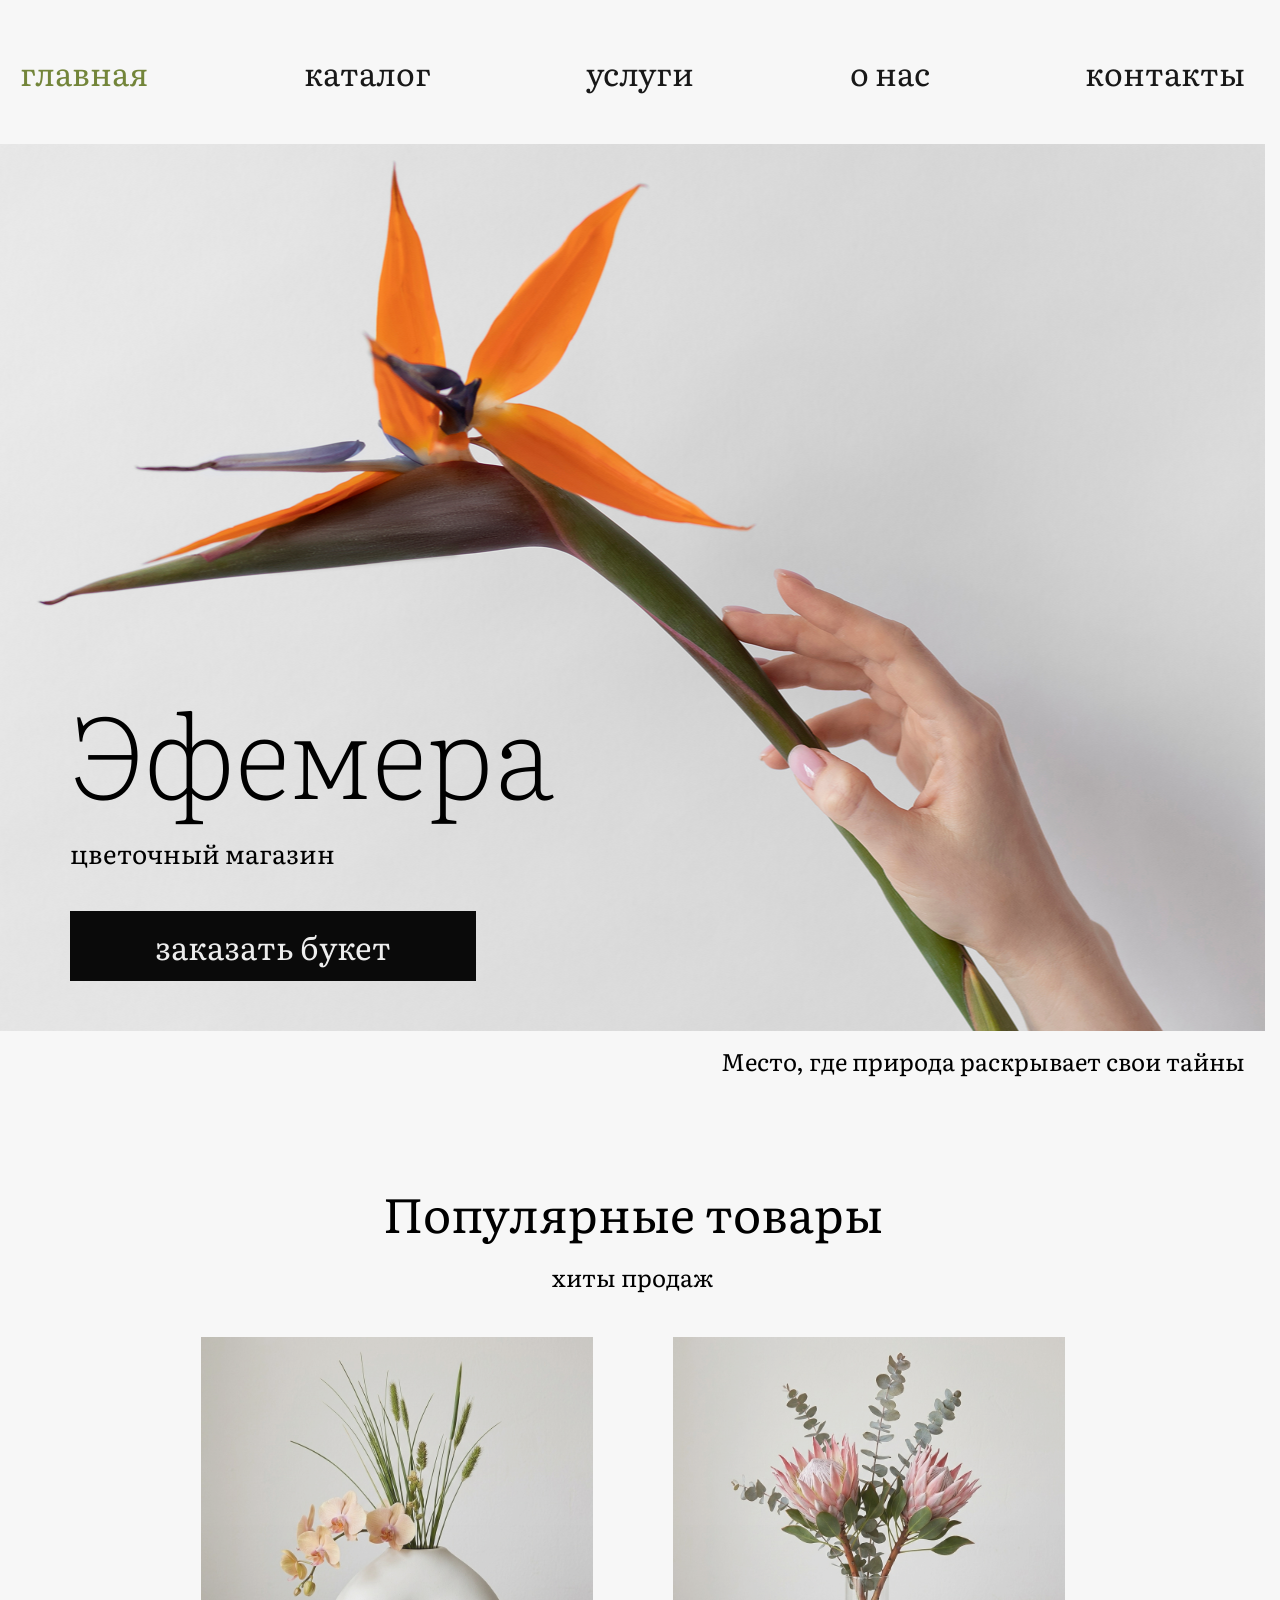
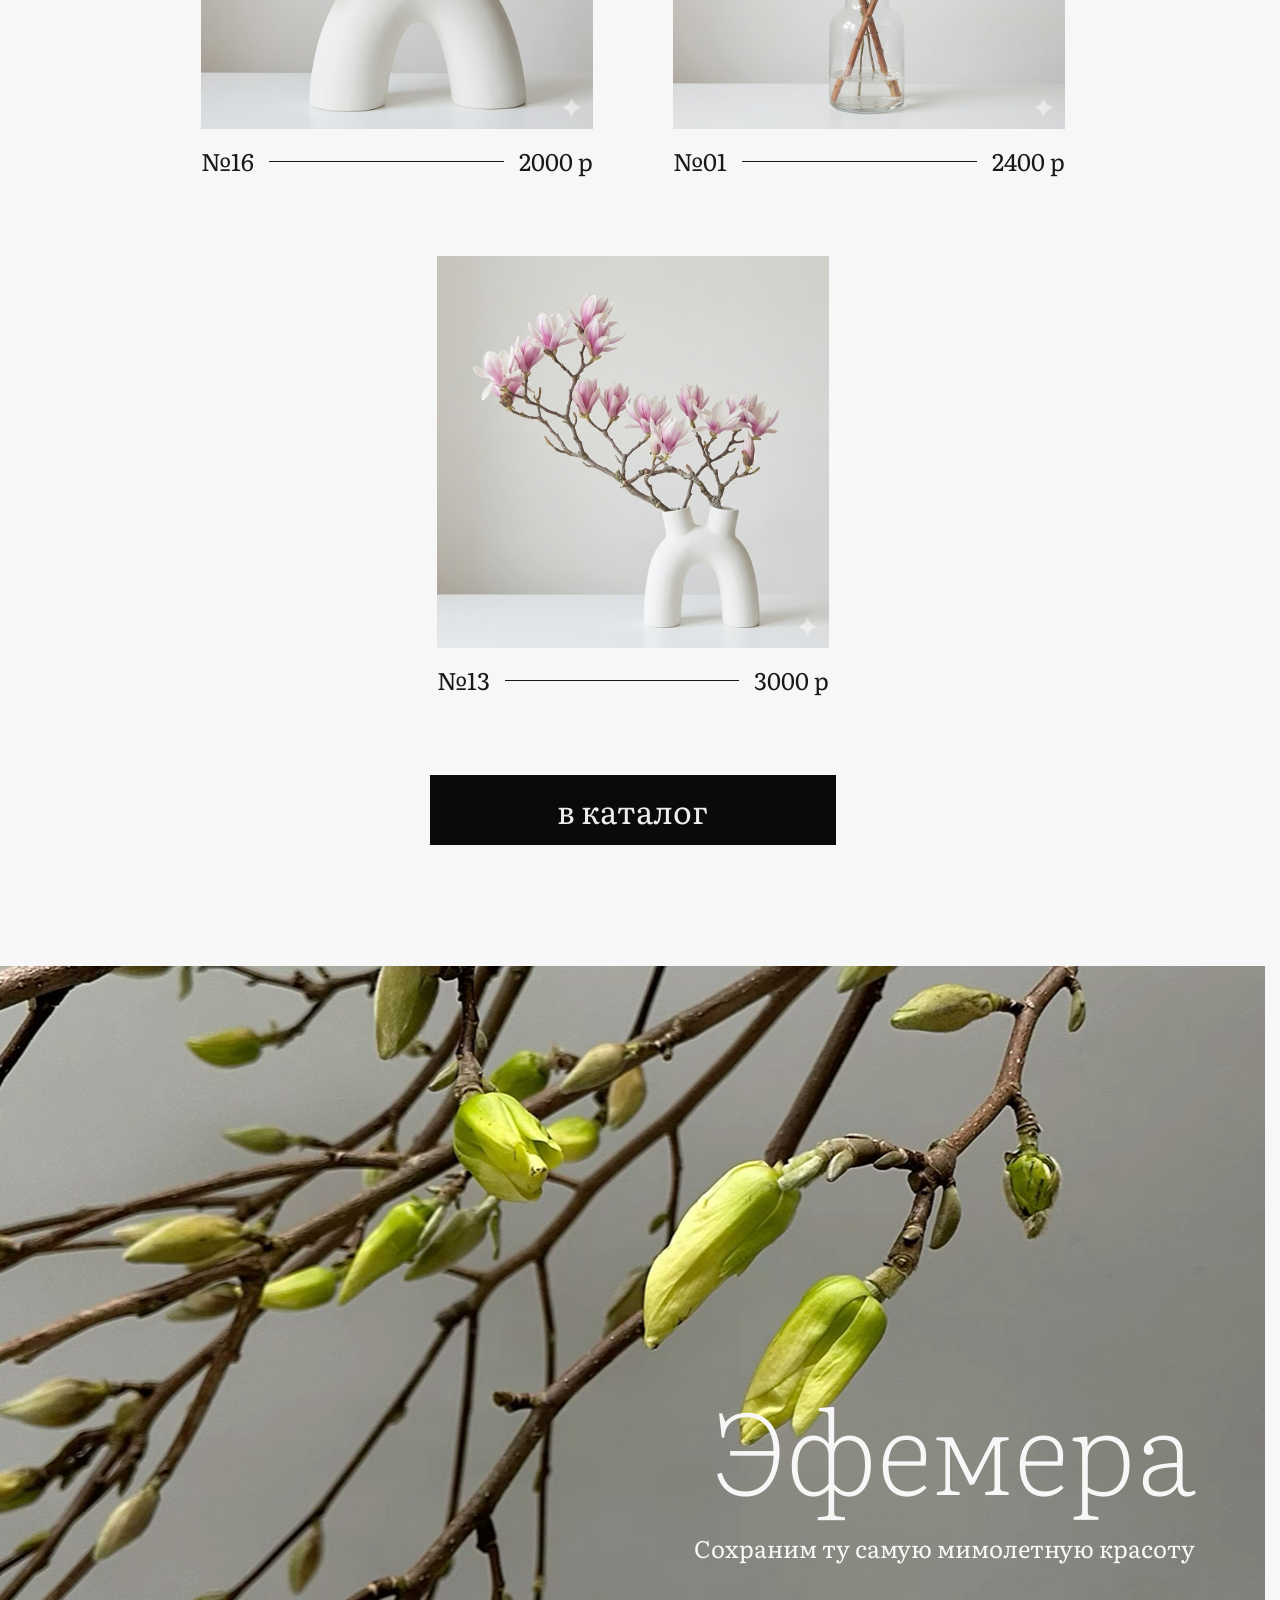
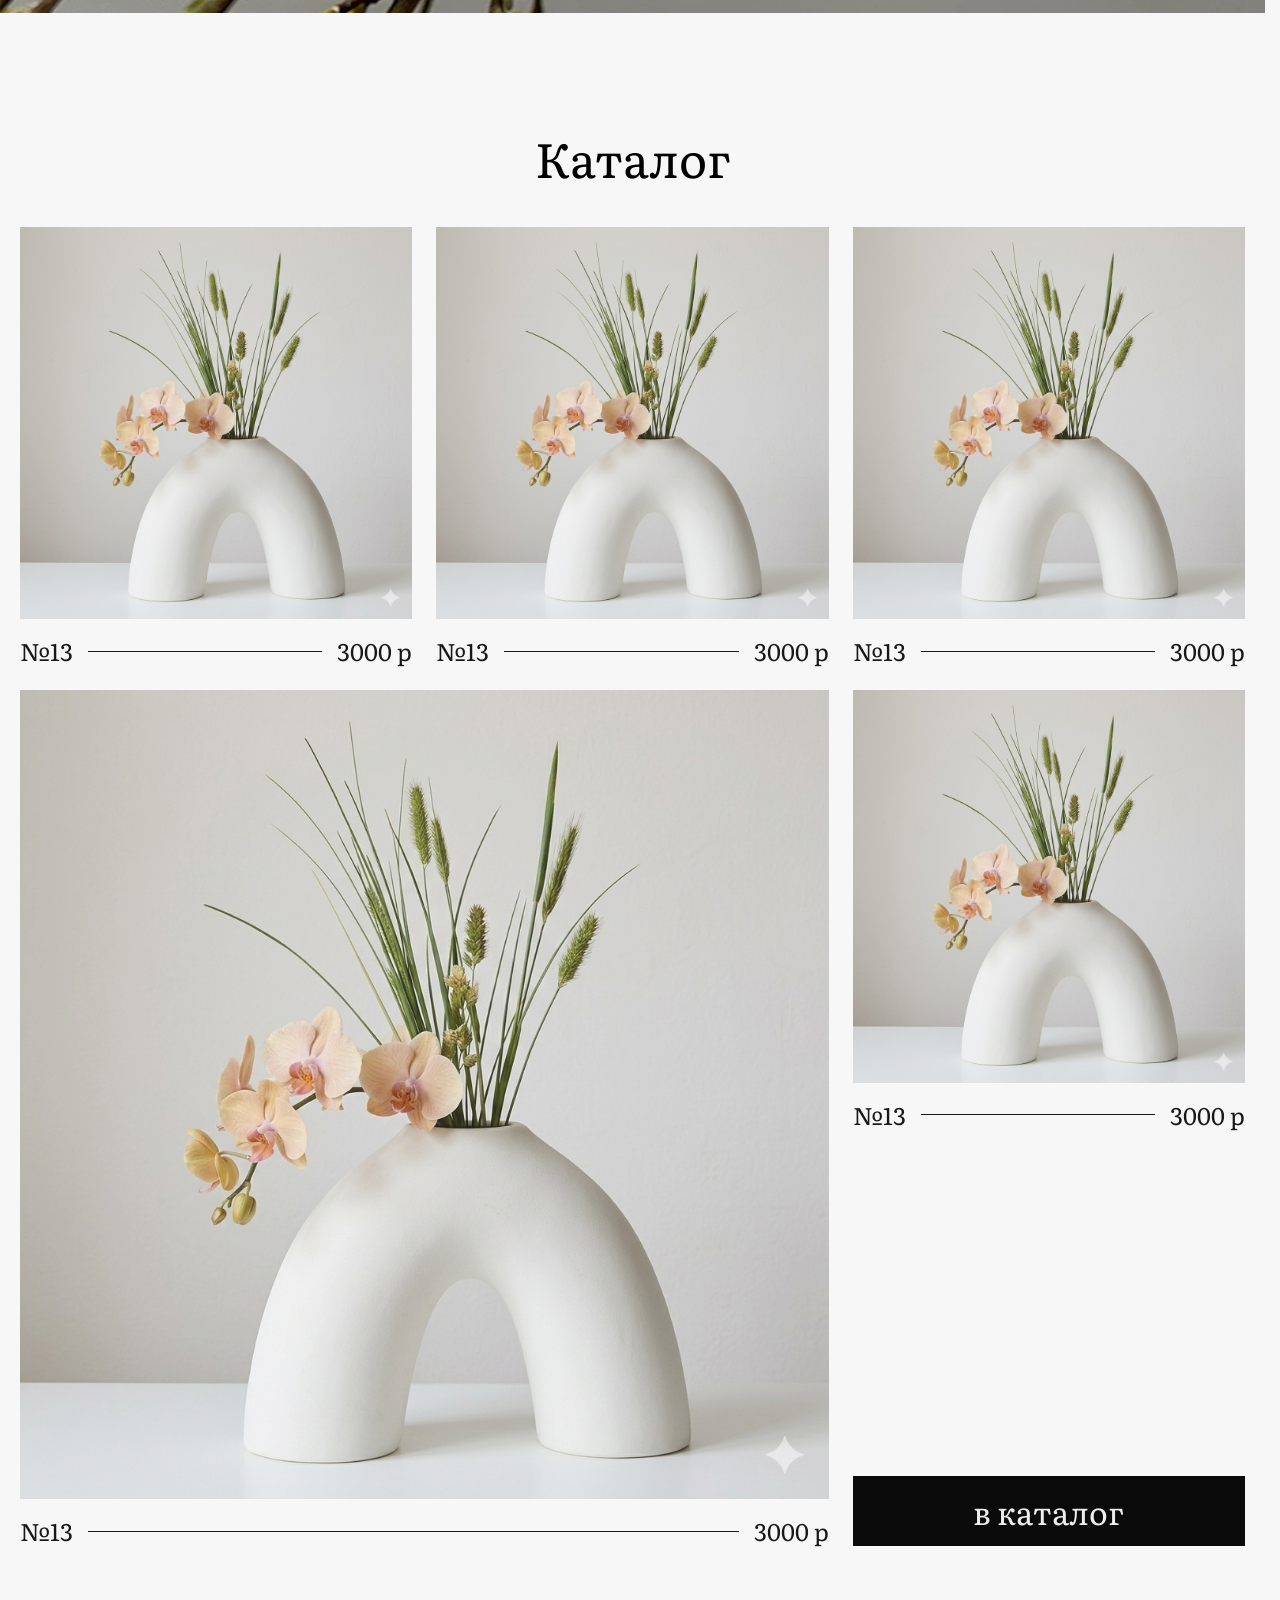
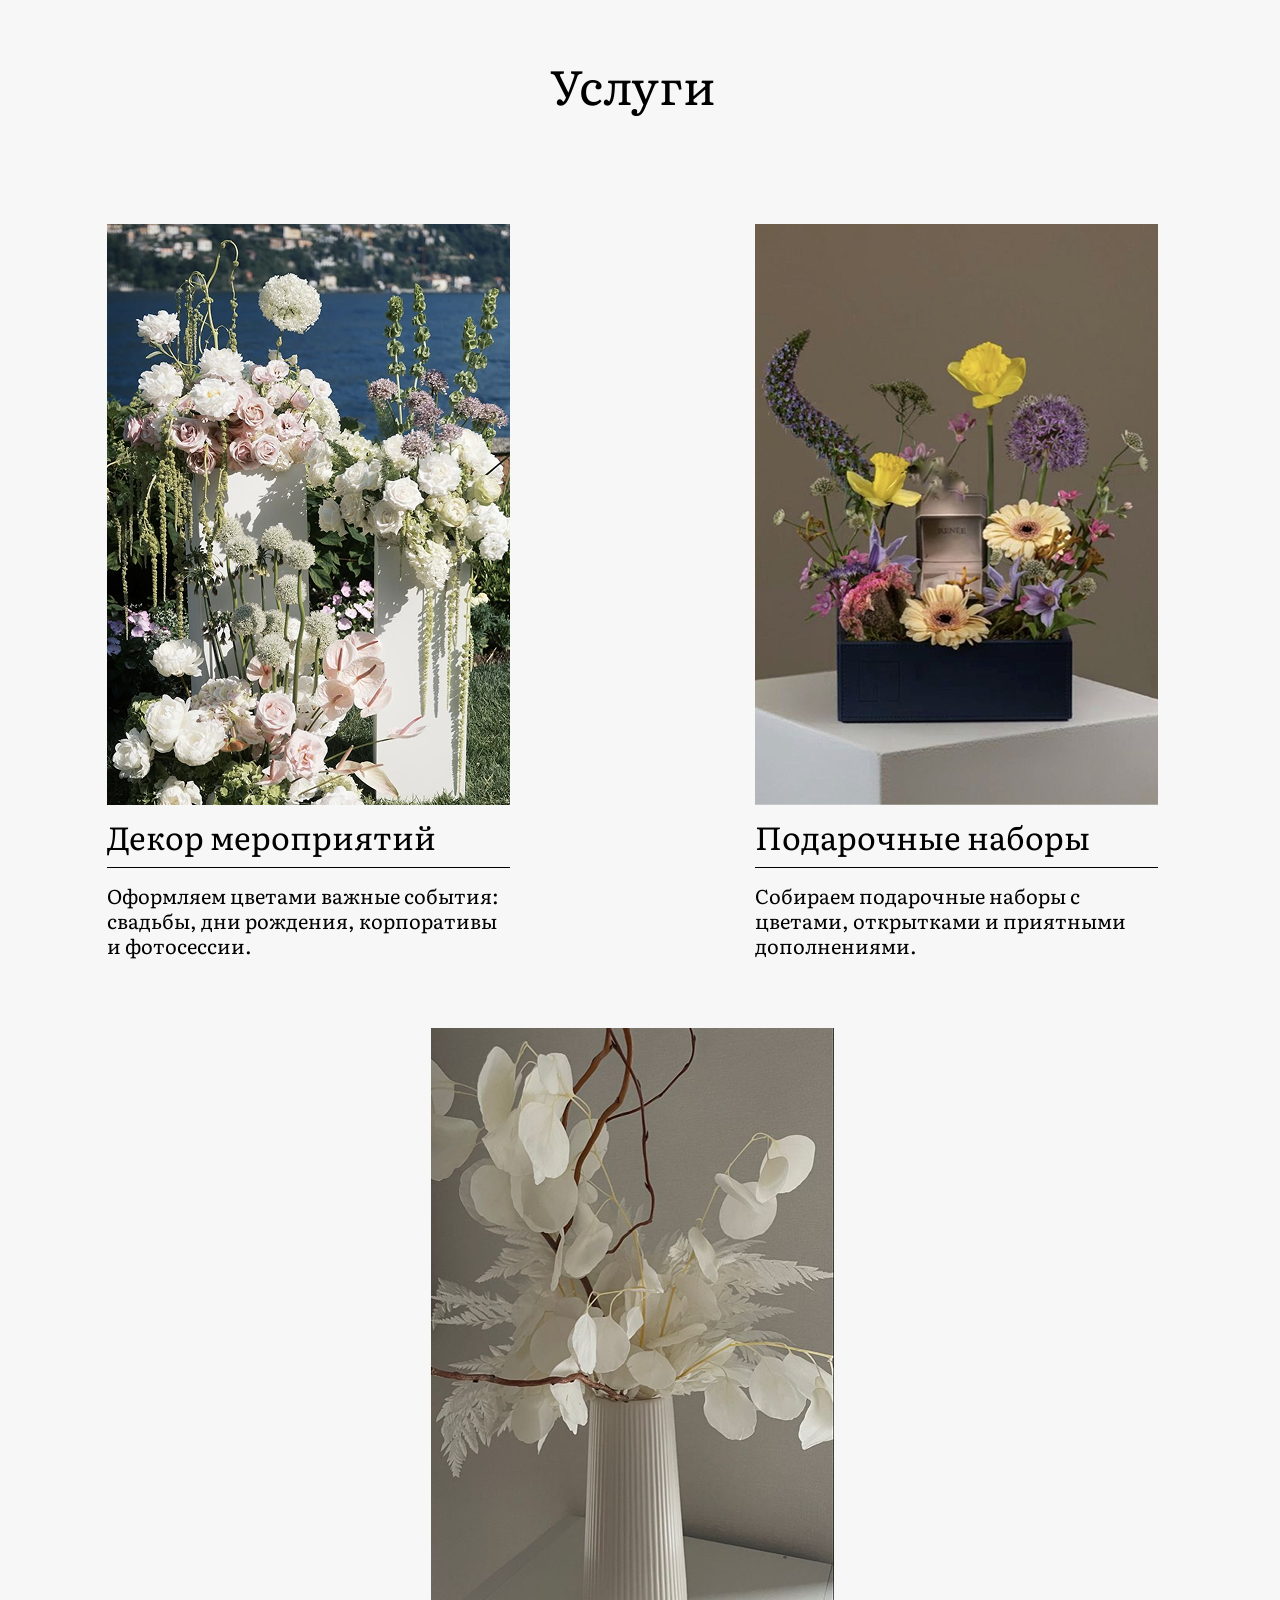
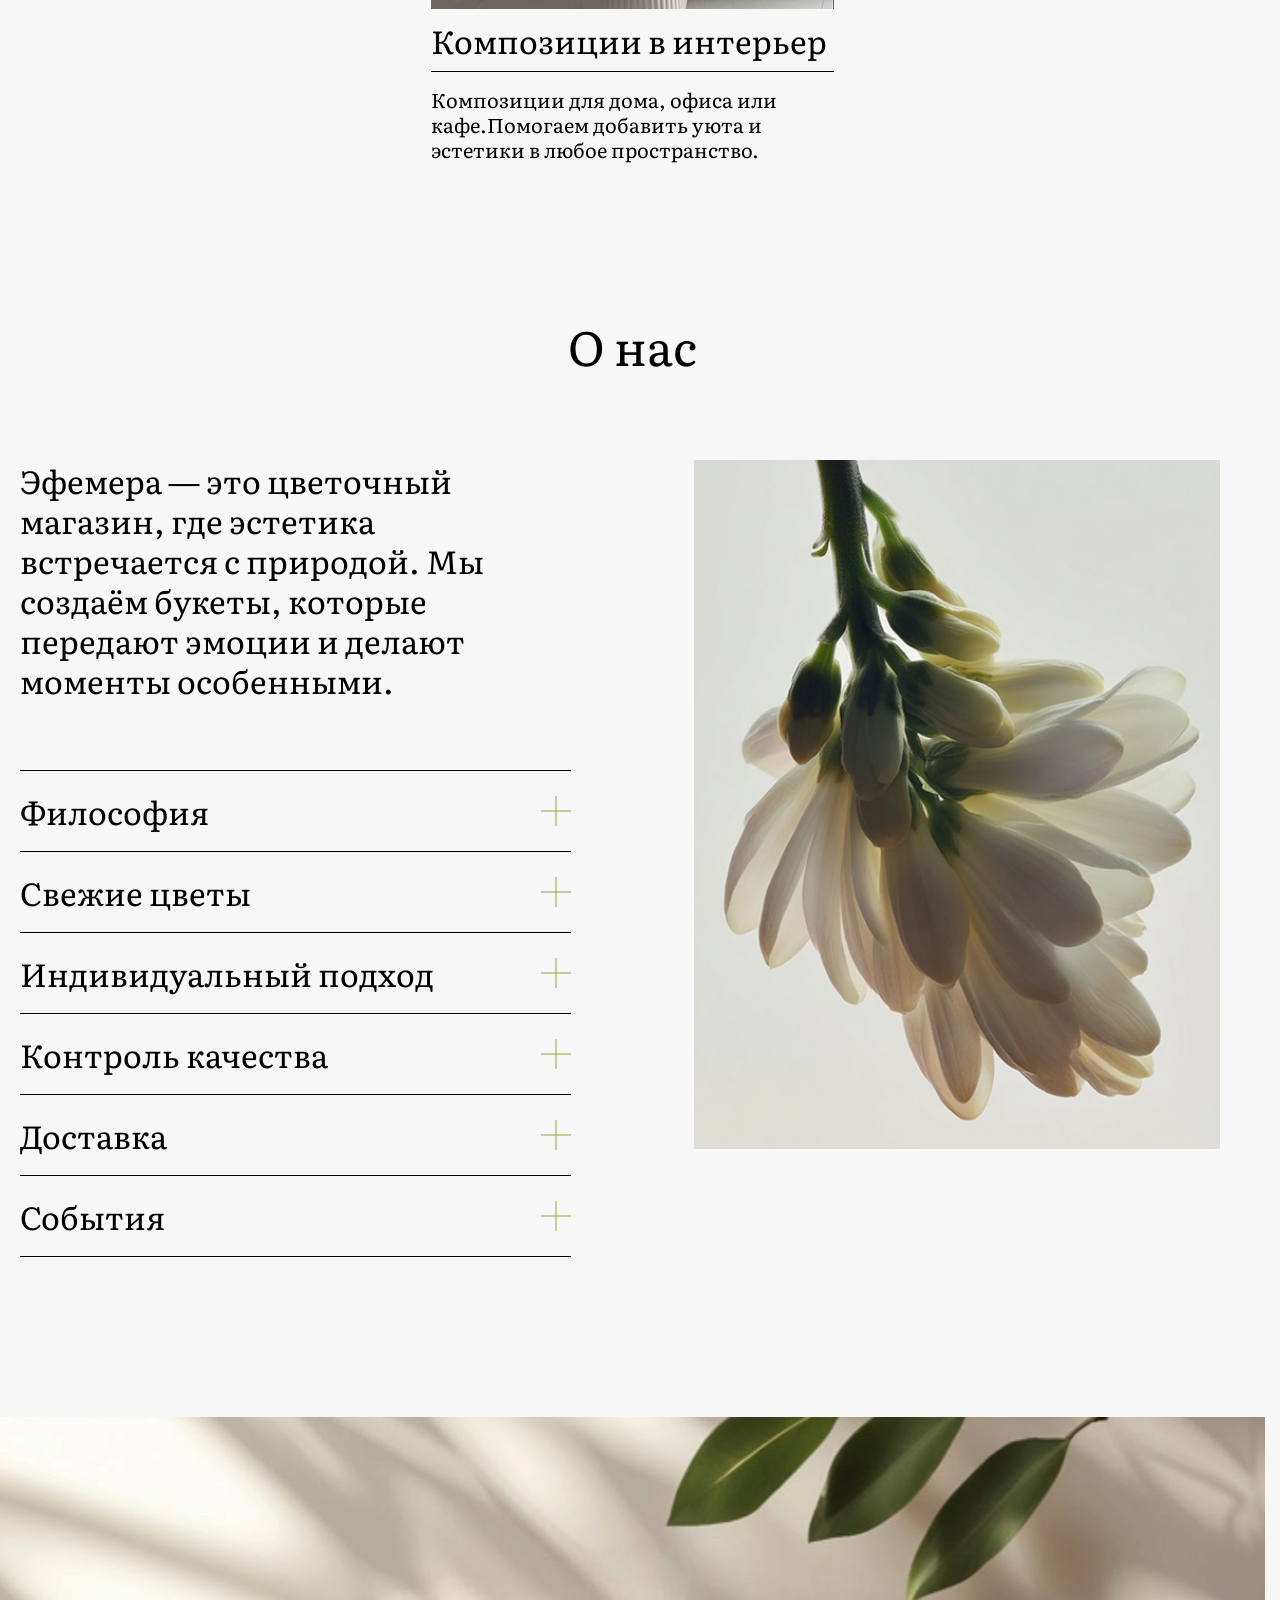
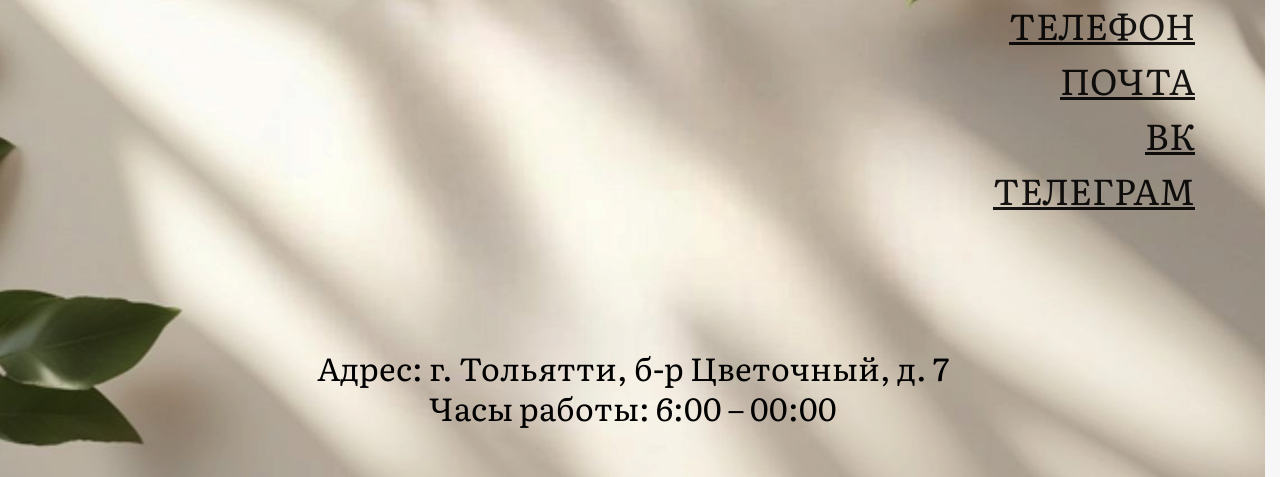
==== index.html @ ed4283c9 "fixed nested repo issue" ====
<!doctype html>
<html lang="ru">
	<head>
		<meta charset="UTF-8" />
		<meta name="viewport" content="width=device-width, initial-scale=1.0" />
		<title>Эфемера</title>
		<meta name="author" content="Sofiya Pavlovna" />
		<meta name="robots" content="index, follow" />
		<meta property="og:type" content="website" />
		<meta property="og:site_name" content="Эфемера" />
		<meta property="og:locale" content="ru_RU" />
		<link rel="preload" href="./fonts/Literata-Regular.woff2" as="font" type="font/woff2" crossorigin />
		<link rel="preload" href="./fonts/Literata-ExtraLight.woff2" as="font" type="font/woff2" crossorigin />
		<link rel="icon" type="image/png" sizes="32x32" href="./img/flower.png" />
		<link rel="icon" type="image/png" sizes="192x192" href="./img/flower.png" />
		<link rel="apple-touch-icon" href="./img/flower.png" />
		<link rel="stylesheet" href="./css/main.css" />
	</head>
	<body class="index">
		<noscript>
			<p>Ваш браузер не поддерживает JavaScript, почти все элементы и функции сайта, буду работать некорректно или не будут работать вообще, настоятельно рекумендуем поменять бразуер или включить JavaScript</p>
		</noscript>
		<header class="header" id="header">
			<div class="container header__container">
				<button class="header__burger burger" id="burger" aria-label="Открыть меню">
					<span></span>
					<span></span>
					<span></span>
				</button>
				<nav class="header__nav" id="headerNav">
					<ul class="header__nav-list">
						<li class="header__nav-item">
							<a href="#" class="header__nav-link active"> главная </a>
						</li>
						<li class="header__nav-item">
							<a href="./catalog.html" class="header__nav-link" aria-current="page"> каталог </a>
						</li>
						<li class="header__nav-item">
							<a href="#services" class="header__nav-link"> услуги </a>
						</li>
						<li class="header__nav-item">
							<a href="#about" class="header__nav-link"> о нас </a>
						</li>
						<li class="header__nav-item">
							<a href="/" class="header__nav-link js-contact-link"> контакты </a>
						</li>
					</ul>
				</nav>
			</div>
		</header>
		<main class="index-main">
			<section class="hero">
				<div class="container hero__container">
					<h1 class="visually-hidden">Эфемера - цветочный магазин</h1>
					<div class="hero__info">
						<div class="hero__title">
							<span>Эфемера</span>
						</div>
						<div class="hero__description">
							<p>цветочный магазин</p>
						</div>
						<a href="./catalog.html" class="hero__button button"> заказать букет </a>
					</div>
				</div>
				<div class="hero__sign container">
					<p>Место, где природа раскрывает свои тайны</p>
				</div>
			</section>

			<section class="popular-products">
				<div class="container popular-products__container">
					<div class="popular-products__header">
						<div class="popular-products__title title">
							<h2>Популярные товары</h2>
						</div>
						<div class="popular-products__description">
							<p>хиты продаж</p>
						</div>
					</div>
					<ul class="popular-products__list">
						<li class="popular-product__item">
							<article class="popular-product__card">
								<a href="/" class="popular-product__link">
									<h3 class="visually-hidden">Букет №16</h3>
									<div class="popular-product__img">
										<img src="./img/FameOne.png" alt="Милая фотография букета цветов" />
									</div>

									<div class="popular-product__info">
										<span class="popular-product__number">№16</span>
										<span class="popular-product__line"></span>
										<span class="popular-product__price">2000 р</span>
									</div>
								</a>
							</article>
						</li>
						<li class="popular-product__item">
							<article class="popular-product__card">
								<a href="/" class="popular-product__link">
									<h3 class="visually-hidden">Букет №1</h3>
									<div class="popular-product__img">
										<img src="./img/fameTwo.png" alt="Милая фотография букета цветов" />
									</div>

									<div class="popular-product__info">
										<span class="popular-product__number">№01</span>
										<span class="popular-product__line"></span>
										<span class="popular-product__price">2400 р</span>
									</div>
								</a>
							</article>
						</li>
						<li class="popular-product__item">
							<article class="popular-product__card">
								<a href="/" class="popular-product__link">
									<h3 class="visually-hidden">Букет №13</h3>
									<div class="popular-product__img">
										<img src="./img/fameThree.png" alt="Милая фотография букета цветов" />
									</div>

									<div class="popular-product__info">
										<span class="popular-product__number">№13</span>
										<span class="popular-product__line"></span>
										<span class="popular-product__price">3000 р</span>
									</div>
								</a>
							</article>
						</li>
					</ul>
					<a href="./catalog.html" class="popular-products__button button"> в каталог </a>
				</div>
			</section>

			<section class="separator">
				<h2 class="visually-hidden">Разделитель экрана</h2>
				<div class="separator__title">
					<span>Эфемера</span>
				</div>
				<div class="separator__description">
					<p>Сохраним ту самую мимолетную красоту</p>
				</div>
			</section>

			<section class="preview-catalog">
				<div class="container">
					<div class="preview-catalog__header">
						<div class="preview-catalog__title title">
							<h2>Каталог</h2>
						</div>
					</div>
					<ul class="catalog-grid">
						<li class="grid-item">
							<article class="product-card">
								<a href="/" class="product-card__link">
									<h3 class="visually-hidden">Букет №13</h3>
									<div class="product-card__img">
										<img src="./img/FameOne.png" alt="Милая фотография букета цветов" />
									</div>
									<div class="product-card__info">
										<span class="product-card__number">№13</span>
										<span class="product-card__line"></span>
										<span class="product-card__price">3000 р</span>
									</div>
								</a>
							</article>
						</li>
						<li class="grid-item">
							<article class="product-card">
								<a href="/" class="product-card__link">
									<h3 class="visually-hidden">Букет №13</h3>
									<div class="product-card__img">
										<img src="./img/FameOne.png" alt="Милая фотография букета цветов" />
									</div>
									<div class="product-card__info">
										<span class="product-card__number">№13</span>
										<span class="product-card__line"></span>
										<span class="product-card__price">3000 р</span>
									</div>
								</a>
							</article>
						</li>
						<li class="grid-item">
							<article class="product-card">
								<a href="/" class="product-card__link">
									<h3 class="visually-hidden">Букет №13</h3>
									<div class="product-card__img">
										<img src="./img/FameOne.png" alt="Милая фотография букета цветов" />
									</div>
									<div class="product-card__info">
										<span class="product-card__number">№13</span>
										<span class="product-card__line"></span>
										<span class="product-card__price">3000 р</span>
									</div>
								</a>
							</article>
						</li>
						<li class="grid-item grid-item--large">
							<article class="product-card">
								<a href="/" class="product-card__link">
									<h3 class="visually-hidden">Букет №13</h3>
									<div class="product-card__img">
										<img src="./img/FameOne.png" alt="Милая фотография букета цветов" />
									</div>
									<div class="product-card__info">
										<span class="product-card__number">№13</span>
										<span class="product-card__line"></span>
										<span class="product-card__price">3000 р</span>
									</div>
								</a>
							</article>
						</li>
						<li class="grid-item action-column">
							<article class="product-card">
								<a href="/" class="product-card__link">
									<h3 class="visually-hidden">Букет №13</h3>
									<div class="product-card__img">
										<img src="./img/FameOne.png" alt="Милая фотография букета цветов" />
									</div>
									<div class="product-card__info">
										<span class="product-card__number">№13</span>
										<span class="product-card__line"></span>
										<span class="product-card__price">3000 р</span>
									</div>
								</a>
							</article>
							<a href="./catalog.html" class="preview-catalog__button button">в каталог</a>
						</li>
					</ul>
				</div>
			</section>

			<section class="services" id="services">
				<div class="container services__container">
					<div class="services__header">
						<div class="services__title title">
							<h2>Услуги</h2>
						</div>
					</div>
					<ul class="services__list">
						<li class="services__item">
							<article class="service-card">
								<div class="service-card__img">
									<img src="./img/servicesFirst.png" alt="Милая фотография букета цветов" />
								</div>
								<div class="service-card__descriptions">
									<div class="service-card__title">
										<h3>Декор мероприятий</h3>
									</div>
									<span class="service-card__line"></span>
									<div class="service-card__specification">
										<p>Оформляем цветами важные события: свадьбы, дни рождения, корпоративы и фотосессии.</p>
									</div>
								</div>
							</article>
						</li>
						<li class="services__item">
							<article class="service-card">
								<div class="service-card__img">
									<img src="./img/servicesSecond.png" alt="Милая фотография букета цветов" />
								</div>
								<div class="service-card__descriptions">
									<div class="service-card__title">
										<h3>Подарочные наборы</h3>
									</div>
									<span class="service-card__line"></span>
									<div class="service-card__specification">
										<p>Собираем подарочные наборы с цветами, открытками и приятными дополнениями.</p>
									</div>
								</div>
							</article>
						</li>
						<li class="services__item">
							<article class="service-card">
								<div class="service-card__img">
									<img src="./img/servicesThirth.png" alt="Милая фотография букета цветов" />
								</div>
								<div class="service-card__descriptions">
									<div class="service-card__title">
										<h3>Композиции в интерьер</h3>
									</div>
									<span class="service-card__line"></span>
									<div class="service-card__specification">
										<p>Композиции для дома, офиса или кафе.Помогаем добавить уюта и эстетики в любое пространство.</p>
									</div>
								</div>
							</article>
						</li>
					</ul>
				</div>
			</section>

			<section class="about" id="about">
				<div class="container about__container">
					<div class="about__header">
						<div class="about__title title">
							<h2>О нас</h2>
						</div>
					</div>
					<div class="about__body">
						<div class="about__content">
							<div class="about__description">
								<p>Эфемера — это цветочный магазин, где эстетика встречается с природой. Мы создаём букеты, которые передают эмоции и делают моменты особенными.</p>
							</div>
							<div class="faq about__faq">
								<div class="faq__item">
									<div class="faq__header">
										<button class="faq__trigger" aria-expanded="false" aria-controls="faq-content-1">
											<span class="faq__title">Философия</span>
											<span class="faq__icon"></span>
										</button>
									</div>
									<div class="faq__content">
										<div class="faq__text" id="faq-content-1">Мы создаём букеты с вниманием к каждой детали — от выбора цветов до финальной упаковки.</div>
									</div>
								</div>
								<div class="faq__item">
									<div class="faq__header">
										<button class="faq__trigger" aria-expanded="false" aria-controls="faq-content-2">
											<span class="faq__title">Свежие цветы</span>
											<span class="faq__icon"></span>
										</button>
									</div>
									<div class="faq__content">
										<div class="faq__text" id="faq-content-2">Работаем только с проверенными поставщиками, чтобы каждый букет радовал как можно дольше.</div>
									</div>
								</div>
								<div class="faq__item">
									<div class="faq__header">
										<button class="faq__trigger" aria-expanded="false" aria-controls="faq-content-3">
											<span class="faq__title">Индивидуальный подход</span>
											<span class="faq__icon"></span>
										</button>
									</div>
									<div class="faq__content">
										<div class="faq__text" id="faq-content-3">Подбираем композиции под ваш запрос, настроение и повод.</div>
									</div>
								</div>
								<div class="faq__item">
									<div class="faq__header">
										<button class="faq__trigger" aria-expanded="false" aria-controls="faq-content-4">
											<span class="faq__title">Контроль качества</span>
											<span class="faq__icon"></span>
										</button>
									</div>
									<div class="faq__content">
										<div class="faq__text" id="faq-content-4">Перед доставкой отправляем фото готового букета для вашего спокойствия.</div>
									</div>
								</div>
								<div class="faq__item">
									<div class="faq__header">
										<button class="faq__trigger" aria-expanded="false" aria-controls="faq-content-5">
											<span class="faq__title">Доставка</span>
											<span class="faq__icon"></span>
										</button>
									</div>
									<div class="faq__content">
										<div class="faq__text" id="faq-content-5">Аккуратно доставляем букеты в день заказа или в выбранное время.</div>
									</div>
								</div>
								<div class="faq__item">
									<div class="faq__header">
										<button class="faq__trigger" aria-expanded="false" aria-controls="faq-content-6">
											<span class="faq__title">События</span>
											<span class="faq__icon"></span>
										</button>
									</div>
									<div class="faq__content">
										<div class="faq__text" id="faq-content-6">Создаём композиции для праздников, свиданий, мероприятий и особых моментов.</div>
									</div>
								</div>
							</div>
						</div>
						<div class="about__media">
							<div class="about__img">
								<img src="./img/aboutPng.png" alt="Милая фотография букета цветов" />
							</div>
						</div>
					</div>
				</div>
			</section>
		</main>

		<footer class="footer">
			<ul class="footer__socials">
				<li class="footer__social-item">
					<a href="tel:+70000000000" class="footer__social-link">ТЕЛЕФОН</a>
				</li>
				<li class="footer__social-item">
					<a href="mailto:example@mail.com" class="footer__social-link">ПОЧТА</a>
				</li>
				<li class="footer__social-item">
					<a href="https://vk.com/kitibosi" class="footer__social-link" target="_blank" rel="noopener" rel="noreferrer" rel="nofollow">ВК</a>
				</li>
				<li class="footer__social-item">
					<a href="https://t.me/rqwkii" class="footer__social-link" target="_blank" rel="noopener" rel="noreferrer" rel="nofollow">ТЕЛЕГРАМ</a>
				</li>
			</ul>

			<address class="footer__info">
				<p class="footer__text">Адрес: г. Тольятти, б-р Цветочный, д. 7</p>
				<p class="footer__text">
					Часы работы:
					<time datetime="06:00">6:00</time> – <time datetime="00:00">00:00</time>
				</p>
			</address>
		</footer>
		<div class="modal-overlay" id="modalOverlay" role="dialog" aria-modal="true" aria-labelledby="modalTitle">
			<div class="modal-content" id="modalContent">
				<div class="modal-decor modal-decor--left"></div>
				<div class="modal-decor modal-decor--right"></div>

				<button class="modal-close" id="modalClose" aria-label="Закрыть модальное окно">&times;</button>

				<div class="modal-title" id="modalTitle">
					<h2>Прямая связь</h2>
				</div>

				<div class="modal-subtitle">
					<p>Выберите удобный мессенджер или напишите нам на почту.</p>
				</div>

				<div class="modal-actions">
					<a href="tel:+79919712369" class="modal-btn">
						<span class="icon">
							<svg width="24" height="24" viewBox="0 0 24 24" fill="none" stroke="currentColor" stroke-width="2"><path d="M22 16.92v3a2 2 0 0 1-2.18 2 19.79 19.79 0 0 1-8.63-3.07 19.5 19.5 0 0 1-6-6 19.79 19.79 0 0 1-3.07-8.67A2 2 0 0 1 4.11 2h3a2 2 0 0 1 2 1.72 12.84 12.84 0 0 0 .7 2.81 2 2 0 0 1-.45 2.11L8.09 9.91a16 16 0 0 0 6 6l1.27-1.27a2 2 0 0 1 2.11-.45 12.84 12.84 0 0 0 2.81.7A2 2 0 0 1 22 16.92z"></path></svg>
						</span>
						+7 (999) 999-99-99
					</a>
					<a href="mailto:contact@devvizard.ru" class="modal-btn">
						<span class="icon">
							<svg width="24" height="24" viewBox="0 0 24 24" fill="none" stroke="currentColor" stroke-width="2">
								<path d="M4 4h16c1.1 0 2 .9 2 2v12c0 1.1-.9 2-2 2H4c-1.1 0-2-.9-2-2V6c0-1.1.9-2 2-2z"></path>
								<polyline points="22,6 12,13 2,6"></polyline>
							</svg>
						</span>
						contact@efemera.ru
					</a>
					<a href="/" class="modal-btn" target="_blank" rel="noopener noreferrer">
						<span class="icon">
							<svg fill="#000000" width="24px" height="24px" viewBox="0 0 24 24">
								<path
									d="M15.07294,2H8.9375C3.33331,2,2,3.33331,2,8.92706V15.0625C2,20.66663,3.32294,22,8.92706,22H15.0625C20.66669,22,22,20.67706,22,15.07288V8.9375C22,3.33331,20.67706,2,15.07294,2Zm3.07287,14.27081H16.6875c-.55206,0-.71875-.44793-1.70831-1.4375-.86463-.83331-1.22919-.9375-1.44794-.9375-.30206,0-.38544.08332-.38544.5v1.3125c0,.35419-.11456.5625-1.04162.5625a5.69214,5.69214,0,0,1-4.44794-2.66668A11.62611,11.62611,0,0,1,5.35419,8.77081c0-.21875.08331-.41668.5-.41668H7.3125c.375,0,.51044.16668.65625.55212.70831,2.08331,1.91669,3.89581,2.40625,3.89581.1875,0,.27081-.08331.27081-.55206V10.10413c-.0625-.97913-.58331-1.0625-.58331-1.41663a.36008.36008,0,0,1,.375-.33337h2.29169c.3125,0,.41662.15625.41662.53125v2.89587c0,.3125.13544.41663.22919.41663.1875,0,.33331-.10413.67706-.44788a11.99877,11.99877,0,0,0,1.79169-2.97919.62818.62818,0,0,1,.63544-.41668H17.9375c.4375,0,.53125.21875.4375.53125A18.20507,18.20507,0,0,1,16.41669,12.25c-.15625.23956-.21875.36456,0,.64581.14581.21875.65625.64582,1,1.05207a6.48553,6.48553,0,0,1,1.22912,1.70837C18.77081,16.0625,18.5625,16.27081,18.14581,16.27081Z"
								/>
							</svg>
						</span>
						ВК
					</a>
					<a href="https://t.me/yourlink" class="modal-btn" target="_blank" rel="noopener noreferrer">
						<span class="icon">
							<svg width="24" height="24" viewBox="0 0 24 24" fill="none" stroke="currentColor" stroke-width="2">
								<path d="M22 2L11 13"></path>
								<polygon points="22 2 15 22 11 13 2 9 22 2"></polygon>
							</svg>
						</span>
						Telegram
					</a>
				</div>
			</div>
		</div>
		<div class="modal-overlay" id="cartModal" role="dialog" aria-modal="true" aria-labelledby="cartModalTitle">
			<div class="modal-content modal-content--cart">
				<button class="modal-close cartModalClose" id="cartModalClose" aria-label="Закрыть модальное окно">&times;</button>

				<div class="modal-title cartModalTitle" id="cartModalTitle">
					<h2>Корзина</h2>
				</div>

				<div class="cart-body">
					<div class="cart-body__info">
						<div class="cart-body__img">
							<img src="./" alt="Букет" class="js-cart-img" />
						</div>
						<div class="catalog-card__info">
							<span class="catalog-card__number js-cart-number"></span>
							<span class="catalog-card__line"></span>
							<span class="catalog-card__price js-cart-price"></span>
						</div>
					</div>
					<div class="cart-body__form">
						<form action="#" id="orderForm" class="cart-form">
							<input type="text" placeholder="ФИО" name="name" required />
							<input type="text" placeholder="Адрес доставки" name="address" required />
							<input type="tel" placeholder="Телефон" name="telephone" required pattern="[0-9]{10,12}" />
							<input type="email" placeholder="Почта" name="email" required />
							<div class="cart-form__group">
								<label class="cart-form__label" for="date">Дата доставки:</label>
								<input class="cart-form__input" type="date" id="date" name="delivery-date" required />
							</div>
							<select name="city" id="payment-select">
								<option value="">Способ оплаты</option>
								<option value="sbp">СБП</option>
								<option value="vtb">ВТБ</option>
								<option value="sberbankOnline">Сбербанк Онлайн</option>
								<option value="mir">МИР</option>
								<option value="nal">Наличными при получении</option>
							</select>
						</form>
					</div>
				</div>
				<div class="cart-footer">
					<button type="submit" form="orderForm" class="button uppercase">Готово</button>
				</div>
			</div>
		</div>
		<script src="./js/main.js"></script>
	</body>
</html>
---- css/main.css ----
*,::before,::after{-webkit-box-sizing:border-box;box-sizing:border-box;margin:0;padding:0}html{height:100%;scrollbar-gutter:stable;scroll-behavior:smooth}body{min-height:100%;line-height:1.25}:where(ul,ol){list-style:none}a{text-decoration:none;cursor:pointer;background-color:rgba(0,0,0,0)}a:where([class]){display:-webkit-inline-box;display:-ms-inline-flexbox;display:inline-flex}img,video{display:block;max-width:100%;height:auto}input,textarea,select,button,optgroup{font:inherit}button{-webkit-tap-highlight-color:rgba(0,0,0,0)}textarea{overflow:auto}:where([fill]:not([fill=none],[fill^=url])){fill:currentColor}:where([stroke]:not([stroke=none],[stroke^=url])){stroke:currentColor}svg *{-webkit-transition-property:fill,stroke;transition-property:fill,stroke}:where(table){border-collapse:collapse;border-color:currentColor}iframe{width:100%;height:100%;border:none;display:block}:where(address[class]){font-style:normal}fieldset{border:none}h1,h2,h3{margin-inline:auto;font-size:inherit;font-weight:inherit;margin:0;line-height:100%}@media(prefers-reduced-motion: reduce){*,::before,::after{-webkit-animation-duration:.01ms !important;animation-duration:.01ms !important;-webkit-animation-iteration-count:1 !important;animation-iteration-count:1 !important;-webkit-transition-duration:.01ms !important;transition-duration:.01ms !important;scroll-behavior:auto !important}}@font-face{font-family:"literata";src:url("../fonts/Literata-Regular.woff2");font-weight:400;font-style:normal;font-display:swap}@font-face{font-family:"literata";src:url("../fonts/Literata-ExtraLight.woff2");font-weight:200;font-style:normal;font-display:swap}.container{max-width:calc(var(--container-width) + var(--container-padding-x)*2);margin-inline:auto;padding-inline:var(--container-padding-x)}.visually-hidden{position:absolute !important;width:1px !important;height:1px !important;margin:-1px !important;border:0 !important;padding:0 !important;white-space:nowrap !important;clip-path:inset(100%) !important;clip:rect(0 0 0 0) !important;overflow:hidden !important}noscript{text-align:center;margin:10px;color:red;text-transform:uppercase;font-size:22px;padding-inline:30px}.uppercase{text-transform:uppercase}address{font-style:normal}:root{--color-light: #f7f7f7;--color-dark: #000;--main-font: 'literata', sans-serif;--container-width: 1600px;--container-padding-x: 20px}.modal-overlay{position:fixed;top:0;left:0;width:100%;height:100%;background:rgba(0,0,0,.7);display:none;-webkit-box-pack:center;-ms-flex-pack:center;justify-content:center;-webkit-box-align:center;-ms-flex-align:center;align-items:center;z-index:1000;backdrop-filter:blur(0px);opacity:0;-webkit-transition:opacity .4s ease,backdrop-filter .4s ease;transition:opacity .4s ease,backdrop-filter .4s ease}.modal-overlay.is-open{display:-webkit-box;display:-ms-flexbox;display:flex;opacity:1;backdrop-filter:blur(5px)}.modal-overlay.is-open .modal-content{-webkit-animation:slideInRight .8s cubic-bezier(0.25, 1, 0.5, 1) forwards;animation:slideInRight .8s cubic-bezier(0.25, 1, 0.5, 1) forwards}.modal-overlay.is-closing{display:-webkit-box;display:-ms-flexbox;display:flex;opacity:0;backdrop-filter:blur(0px)}.modal-overlay.is-closing .modal-content{-webkit-animation:slideOutLeft .4s cubic-bezier(0.25, 1, 0.5, 1) forwards;animation:slideOutLeft .4s cubic-bezier(0.25, 1, 0.5, 1) forwards}.modal-close{position:absolute;top:20px;right:20px;background:none;border:none;color:#666;font-size:1.875rem;cursor:pointer;line-height:1;-webkit-transition:color .3s;transition:color .3s;opacity:.9}.modal-close:hover{opacity:1}.cartModalClose{font-size:3.5rem;padding:8px 20px}.cartModalTitle{border-bottom:1px solid var(--color-dark);padding-bottom:40px;margin-bottom:0 !important}.cartModalTitle h2{font-weight:400;font-size:3rem}body{font-family:var(--main-font);color:var(--color-dark);background-color:var(--color-light)}body.is-locked{overflow:hidden}a{display:-webkit-inline-box;display:-ms-inline-flexbox;display:inline-flex;min-height:44px;-webkit-box-align:center;-ms-flex-align:center;align-items:center;color:var(--color-light);opacity:.9;-webkit-transition-duration:.2s;transition-duration:.2s}a:hover{opacity:1}.button{width:100%;max-width:406px;background-color:var(--color-dark);padding-block:15px;opacity:1;-webkit-filter:contrast(0.92);filter:contrast(0.92);display:-webkit-box;display:-ms-flexbox;display:flex;-webkit-box-orient:horizontal;-webkit-box-direction:normal;-ms-flex-direction:row;flex-direction:row;-webkit-box-pack:center;-ms-flex-pack:center;justify-content:center;-webkit-box-align:center;-ms-flex-align:center;align-items:center;gap:0;font-size:2rem}.button:hover{-webkit-filter:contrast(1);filter:contrast(1)}@media(max-width: 1024px){.button{max-width:380px;font-size:1.8rem}}@media(max-width: 768px){.button{max-width:320px;font-size:1.6rem}}@media(max-width: 576px){.button{max-width:260px;font-size:1.2rem}}.title{font-size:3rem;text-align:center}@media(max-width: 768px){.title{font-size:2rem}}.header{margin-block:30px;position:sticky;top:0;background-color:color-mix(in srgb, var(--color-light) 80%, transparent);padding-block:20px;z-index:999}.header .header__nav-list{display:-webkit-box;display:-ms-flexbox;display:flex;-webkit-box-orient:horizontal;-webkit-box-direction:normal;-ms-flex-direction:row;flex-direction:row;-webkit-box-pack:justify;-ms-flex-pack:justify;justify-content:space-between;-webkit-box-align:center;-ms-flex-align:center;align-items:center;gap:25px}.header .header__nav-link{color:var(--color-dark);font-size:2rem}.header .header__nav-link:hover,.header .header__nav-link.active{color:#657926}.header__burger{display:none}@media(max-width: 900px){.header{margin-block:5px}.header::before{content:"";position:fixed;top:0;left:0;width:100vw;height:100vh;background-color:rgba(0,0,0,.5);z-index:2;opacity:0;pointer-events:none;-webkit-transition:.3s ease;transition:.3s ease}.header.is-open::before{opacity:1;pointer-events:auto}.header__container{display:-webkit-box;display:-ms-flexbox;display:flex;-webkit-box-pack:end;-ms-flex-pack:end;justify-content:flex-end}.header.is-open .header__nav{-webkit-transform:translateX(0);transform:translateX(0)}.header__nav{position:fixed;top:0;right:0;width:75vw;height:100vh;-webkit-transform:translateX(100%);transform:translateX(100%);z-index:3;background-color:var(--color-light);-webkit-transition:.3s ease;transition:.3s ease;padding:100px 40px}.header .header__nav-list{-webkit-box-orient:vertical;-webkit-box-direction:normal;-ms-flex-direction:column;flex-direction:column;-webkit-box-pack:start;-ms-flex-pack:start;justify-content:flex-start;-webkit-box-align:stretch;-ms-flex-align:stretch;align-items:stretch;gap:40px}.header__burger{display:-webkit-box;display:-ms-flexbox;display:flex;-webkit-box-orient:vertical;-webkit-box-direction:normal;-ms-flex-direction:column;flex-direction:column;gap:6px;background-color:inherit;border:none;z-index:10}.header__burger span{width:40px;height:3px;background-color:#8da73b;border-radius:7px;-webkit-transition:.3s ease;transition:.3s ease}.header.is-open .header__burger span:first-child{-webkit-transform:translateY(9px) rotate(45deg);transform:translateY(9px) rotate(45deg)}.header.is-open .header__burger span:nth-child(2){opacity:0}.header.is-open .header__burger span:last-child{-webkit-transform:translateY(-9px) rotate(-45deg);transform:translateY(-9px) rotate(-45deg)}}.hero__container{background-image:url(../img/heroFlower.png);background-size:cover;background-repeat:no-repeat;background-position:center;min-height:clamp(600px,100dvh,887px);display:-webkit-box;display:-ms-flexbox;display:flex;-webkit-box-orient:vertical;-webkit-box-direction:normal;-ms-flex-direction:column;flex-direction:column;-webkit-box-pack:end;-ms-flex-pack:end;justify-content:flex-end;-webkit-box-align:stretch;-ms-flex-align:stretch;align-items:stretch;gap:0;padding:50px 70px}@media(max-width: 1024px){.hero__container{min-height:clamp(450px,90dvh,650px);padding:30px 50px}}@media(max-width: 768px){.hero__container{padding:20px 30px;min-height:clamp(350px,75dvh,550px)}}@media(max-width: 576px){.hero__container{padding:15px 25px;min-height:clamp(250px,60dvh,400px)}}@media(max-width: 500px){.hero__container{padding:15px 25px;min-height:clamp(200px,55dvh,350px)}}.hero__info{font-size:1.625rem}.hero__title{margin-bottom:15px;font-size:7.188rem;font-weight:200}.hero__button{margin-top:42px}.hero__sign{text-align:end;padding-top:15px;font-size:1.5rem}@media(max-width: 768px){.hero__title{font-size:clamp(3rem,10vw,7.188rem);line-height:1.1}.hero__info{font-size:1.4rem}.hero__button{margin-top:30px}.hero__sign{padding-top:10px;font-size:1.2rem}}@media(max-width: 576px){.hero__info{font-size:1.2rem}.hero__button{margin-top:15px}.hero__sign{padding-top:10px;font-size:1.1rem}}.popular-products{margin-top:113px;margin-bottom:121px}@media(max-width: 768px){.popular-products{margin-block:80px}}.popular-products__header{display:-webkit-box;display:-ms-flexbox;display:flex;-webkit-box-orient:vertical;-webkit-box-direction:normal;-ms-flex-direction:column;flex-direction:column;-webkit-box-pack:center;-ms-flex-pack:center;justify-content:center;-webkit-box-align:center;-ms-flex-align:center;align-items:center;gap:25px;margin-bottom:45px}@media(max-width: 768px){.popular-products__header{gap:15px;margin-bottom:25px}}.popular-products__description{font-size:1.5rem}.popular-products__list{display:-webkit-box;display:-ms-flexbox;display:flex;-webkit-box-orient:vertical;-webkit-box-direction:normal;-ms-flex-direction:flex;flex-direction:flex;-webkit-box-pack:center;-ms-flex-pack:center;justify-content:center;-webkit-box-align:center;-ms-flex-align:center;align-items:center;gap:80px;-ms-flex-wrap:wrap;flex-wrap:wrap}@media(max-width: 1024px){.popular-products__list{gap:40px}}.popular-products .popular-product__link{display:-webkit-box;display:-ms-flexbox;display:flex;-webkit-box-orient:vertical;-webkit-box-direction:normal;-ms-flex-direction:column;flex-direction:column;-webkit-box-pack:start;-ms-flex-pack:start;justify-content:flex-start;-webkit-box-align:stretch;-ms-flex-align:stretch;align-items:stretch;gap:17px;max-width:392px}.popular-products .popular-product__info{color:var(--color-dark);font-size:1.5rem;display:-webkit-box;display:-ms-flexbox;display:flex;-webkit-box-orient:horizontal;-webkit-box-direction:normal;-ms-flex-direction:row;flex-direction:row;-webkit-box-pack:start;-ms-flex-pack:start;justify-content:flex-start;-webkit-box-align:center;-ms-flex-align:center;align-items:center;gap:15px}.popular-products .popular-product__line{-webkit-box-flex:1;-ms-flex-positive:1;flex-grow:1;height:1px;background-color:var(--color-dark)}@media(max-width: 768px){.popular-products .popular-product__link{max-width:300px}}@media(max-width: 576px){.popular-products .popular-product__link{max-width:260px}}.popular-products__button{margin:0 auto;margin-top:80px}@media(max-width: 768px){.popular-products__button{margin-top:40px}}.separator{background-image:url(../img/separator.png);background-size:cover;background-repeat:no-repeat;background-position:center;min-height:clamp(400px,80dvh,647px);display:-webkit-box;display:-ms-flexbox;display:flex;-webkit-box-orient:vertical;-webkit-box-direction:normal;-ms-flex-direction:column;flex-direction:column;-webkit-box-pack:end;-ms-flex-pack:end;justify-content:flex-end;-webkit-box-align:end;-ms-flex-align:end;align-items:flex-end;gap:0;padding:50px 70px;margin-bottom:121px}@media(max-width: 768px){.separator{min-height:clamp(300px,70dvh,500px);padding:20px 30px;margin-bottom:80px}}@media(max-width: 576px){.separator{min-height:clamp(250px,60dvh,350px);margin-bottom:50px}}.separator__title{margin-bottom:15px;font-size:7.188rem;font-weight:200;color:var(--color-light)}.separator__description{color:var(--color-light);font-size:1.5rem}@media(max-width: 768px){.separator__title{font-size:clamp(3rem,10vw,7.188rem);line-height:1.1}.separator__description{font-size:1.2rem}}.preview-catalog{margin-bottom:115px}@media(max-width: 768px){.preview-catalog{margin-bottom:80px}}.preview-catalog__header{margin-bottom:45px}.preview-catalog .catalog-grid{display:grid;grid-template-columns:repeat(3, 1fr);gap:24px}@media(max-width: 768px){.preview-catalog .catalog-grid{grid-template-columns:repeat(2, 1fr)}}@media(max-width: 576px){.preview-catalog .catalog-grid{grid-template-columns:repeat(1, 1fr)}}.preview-catalog .grid-item{display:-webkit-box;display:-ms-flexbox;display:flex;-webkit-box-orient:vertical;-webkit-box-direction:normal;-ms-flex-direction:column;flex-direction:column}.preview-catalog .grid-item--large{grid-column:span 2}@media(max-width: 768px){.preview-catalog .grid-item--large{grid-column:span 1}}.preview-catalog .action-column{display:-webkit-box;display:-ms-flexbox;display:flex;-webkit-box-orient:vertical;-webkit-box-direction:normal;-ms-flex-direction:column;flex-direction:column;-webkit-box-pack:justify;-ms-flex-pack:justify;justify-content:space-between;-webkit-box-align:stretch;-ms-flex-align:stretch;align-items:stretch;gap:25px}@media(max-width: 768px){.preview-catalog .action-column{grid-column:span 2}}@media(max-width: 576px){.preview-catalog .action-column{grid-column:span 1}}.preview-catalog .product-card__link{display:-webkit-box;display:-ms-flexbox;display:flex;-webkit-box-orient:vertical;-webkit-box-direction:normal;-ms-flex-direction:column;flex-direction:column;-webkit-box-pack:start;-ms-flex-pack:start;justify-content:flex-start;-webkit-box-align:stretch;-ms-flex-align:stretch;align-items:stretch;gap:17px;color:inherit}.preview-catalog .product-card__img{overflow:hidden}.preview-catalog .product-card__info{color:var(--color-dark);font-size:1.5rem;display:-webkit-box;display:-ms-flexbox;display:flex;-webkit-box-orient:horizontal;-webkit-box-direction:normal;-ms-flex-direction:row;flex-direction:row;-webkit-box-pack:start;-ms-flex-pack:start;justify-content:flex-start;-webkit-box-align:center;-ms-flex-align:center;align-items:center;gap:15px}.preview-catalog .product-card__line{-webkit-box-flex:1;-ms-flex-positive:1;flex-grow:1;height:1px;background-color:var(--color-dark)}@media(max-width: 576px){.preview-catalog .product-card__link{max-width:350px;margin:0 auto}}.preview-catalog__button{margin:0 auto}@media(max-width: 768px){.preview-catalog__header{margin-bottom:20px}}.services{margin-bottom:160px}@media(max-width: 768px){.services{margin-bottom:80px}}.services__header{margin-bottom:115px}.services__list{display:-webkit-box;display:-ms-flexbox;display:flex;-webkit-box-orient:vertical;-webkit-box-direction:normal;-ms-flex-direction:flex;flex-direction:flex;-webkit-box-pack:center;-ms-flex-pack:center;justify-content:center;-webkit-box-align:center;-ms-flex-align:center;align-items:center;gap:70px;-ms-flex-wrap:wrap;flex-wrap:wrap}@media(max-width: 1024px){.services__list{gap:40px}}.services__item{max-width:403px;margin:0 auto}@media(max-width: 576px){.services__item{max-width:360px}}.services .service-card__img{margin-bottom:15px;overflow:hidden}.services .service-card__descriptions{display:-webkit-box;display:-ms-flexbox;display:flex;-webkit-box-orient:vertical;-webkit-box-direction:normal;-ms-flex-direction:column;flex-direction:column;-webkit-box-pack:start;-ms-flex-pack:start;justify-content:flex-start;-webkit-box-align:stretch;-ms-flex-align:stretch;align-items:stretch;gap:15px}.services .service-card__title{font-size:2rem}.services .service-card__line{-webkit-box-flex:1;-ms-flex-positive:1;flex-grow:1;height:1px;background-color:var(--color-dark)}.services .service-card__specification{font-size:1.25rem}@media(max-width: 768px){.services .service-card__descriptions{gap:10px}.services .service-card__title{font-size:1.5rem}.services .service-card__specification{font-size:1.1rem}.services .service-card__header{margin-bottom:30px}.services .service-card__img{aspect-ratio:6/7}.services .service-card__img img{-o-object-position:0px -50px;object-position:0px -50px}}@media(max-width: 768px){.services__header{margin-bottom:30px}.services__list{gap:25px}}.about{margin-bottom:160px}.about__header{margin-bottom:90px}.about__body{display:-webkit-box;display:-ms-flexbox;display:flex;-webkit-box-orient:horizontal;-webkit-box-direction:normal;-ms-flex-direction:row;flex-direction:row;-webkit-box-pack:justify;-ms-flex-pack:justify;justify-content:space-between;-webkit-box-align:start;-ms-flex-align:start;align-items:flex-start;gap:25px;min-height:600px}.about__content{width:45%}.about__media{width:45%}.about__img{width:100%;aspect-ratio:4/5;overflow:hidden}.about__img img{-o-object-fit:cover;object-fit:cover}.about__description{font-size:2rem;margin-bottom:70px}.about .faq{width:100%}.about .faq__item{border-bottom:1px solid var(--color-dark)}.about .faq__item:first-child{border-top:1px solid var(--color-dark)}.about .faq__header{display:-webkit-box;display:-ms-flexbox;display:flex;-webkit-box-orient:horizontal;-webkit-box-direction:normal;-ms-flex-direction:row;flex-direction:row;-webkit-box-pack:justify;-ms-flex-pack:justify;justify-content:space-between;-webkit-box-align:center;-ms-flex-align:center;align-items:center;gap:0;padding:20px 0;cursor:pointer;font-size:2rem}.about .faq__trigger{display:-webkit-box;display:-ms-flexbox;display:flex;-webkit-box-align:center;-ms-flex-align:center;align-items:center;-webkit-box-pack:justify;-ms-flex-pack:justify;justify-content:space-between;width:100%;background:none;border:none;font:inherit;color:inherit;text-align:left;cursor:pointer;-webkit-appearance:none;-moz-appearance:none;appearance:none}.about .faq__trigger:focus-visible{outline:2px solid var(--color-dark);outline-offset:4px}.about .faq__icon{position:relative;width:30px;height:30px;-ms-flex-negative:0;flex-shrink:0;-webkit-transition:-webkit-transform .3s ease;transition:-webkit-transform .3s ease;transition:transform .3s ease;transition:transform .3s ease, -webkit-transform .3s ease}.about .faq__icon::before{content:"";position:absolute;top:50%;left:0;width:100%;height:1px;background-color:#8da73b;-webkit-transform:translateY(-50%);transform:translateY(-50%)}.about .faq__icon::after{content:"";position:absolute;top:0;left:50%;width:1px;height:100%;background-color:#8da73b;-webkit-transform:translateX(-50%);transform:translateX(-50%)}.about .faq__content{display:grid;grid-template-rows:0fr;-webkit-transition:grid-template-rows .3s ease;transition:grid-template-rows .3s ease;transition:grid-template-rows .3s ease, -ms-grid-rows .3s ease}.about .faq__text{overflow:hidden;padding-bottom:0;-webkit-transition:padding .3s ease;transition:padding .3s ease;font-size:2rem}.about .faq__item.is-active .faq__content{grid-template-rows:1fr}.about .faq__item.is-active .faq__text{padding-block:30px}.about .faq__item.is-active .faq__icon{-webkit-transform:rotate(45deg);transform:rotate(45deg)}@media(max-width: 768px){.about .faq__header{padding-block:15px}.about .faq__trigger{font-size:1.5rem}.about .faq__text{font-size:1.2rem}.about .faq__item.is-active .faq__text{padding-block:15px}}.about__img,.about img{height:100%}@media(max-width: 1024px){.about__media{display:none}.about__content{width:100%}.about__body{-webkit-box-pack:center;-ms-flex-pack:center;justify-content:center}}@media(max-width: 768px){.about{margin-bottom:0px}.about__header{margin-bottom:25px}.about__description{font-size:1.4rem;text-align:center;margin-bottom:30px}}.footer{background-image:url(../img/footerPng.png);background-size:cover;background-repeat:no-repeat;background-position:center;min-height:clamp(500px,75dvh,660px);display:-webkit-box;display:-ms-flexbox;display:flex;-webkit-box-orient:vertical;-webkit-box-direction:normal;-ms-flex-direction:column;flex-direction:column;-webkit-box-pack:end;-ms-flex-pack:end;justify-content:flex-end;-webkit-box-align:stretch;-ms-flex-align:stretch;align-items:stretch;gap:0;padding:50px 70px}.footer__socials{margin-left:auto;margin-top:auto;margin-bottom:auto;display:-webkit-box;display:-ms-flexbox;display:flex;-webkit-box-orient:vertical;-webkit-box-direction:normal;-ms-flex-direction:column;flex-direction:column;-webkit-box-pack:start;-ms-flex-pack:start;justify-content:flex-start;-webkit-box-align:end;-ms-flex-align:end;align-items:flex-end;gap:10px}.footer__social-link{font-size:2.25rem;text-decoration:underline;color:var(--color-dark)}.footer__info{text-align:center;font-size:2rem}@media(max-width: 1024px){.footer{min-height:clamp(400px,65dvh,600px);padding:30px 40px}.footer__social-link{font-size:1.75rem}.footer__info{font-size:1.4rem}}@media(max-width: 576px){.footer{min-height:clamp(300px,55dvh,500px);padding:20px 30px}.footer__social-link{font-size:1.5rem}.footer__info{font-size:1.25rem}}.catalog-page .header{padding-bottom:40px;margin-top:20px;margin-bottom:0;border-bottom:1px solid var(--color-dark)}.filter{margin-block:50px}.filter__list{display:-webkit-box;display:-ms-flexbox;display:flex;gap:45px}.filter__btn{background:none;border:none;font-size:1.125rem;cursor:pointer;padding:5px;opacity:.9;-webkit-transition:.3s ease;transition:.3s ease;font-size:2rem;position:relative}.filter__btn.active{color:#71862a}.filter__btn.active::after{position:absolute;width:100%;height:2px;left:0;bottom:-5px;background-color:#8da73b;content:""}.filter__btn:hover{opacity:1}.catalog{padding:60px 0}.catalog__title{text-align:start}.catalog__grid{display:grid;grid-template-columns:repeat(3, 1fr);grid-auto-flow:dense;gap:50px}.catalog__item{grid-column:span 1;grid-row:span 1}.catalog__item:nth-child(4n+1){grid-column:span 2;grid-row:span 2}.catalog__item.is-hidden{display:none}.catalog-card{height:100%}.catalog-card__link{height:100%;text-decoration:none;color:inherit;display:-webkit-box;display:-ms-flexbox;display:flex;-webkit-box-orient:vertical;-webkit-box-direction:normal;-ms-flex-direction:column;flex-direction:column;-webkit-box-pack:start;-ms-flex-pack:start;justify-content:flex-start;-webkit-box-align:stretch;-ms-flex-align:stretch;align-items:stretch;gap:17px}.catalog-card__img{margin-bottom:15px;overflow:hidden;height:100%}.catalog-card__img img{height:100%;width:100%}.catalog-card__info{color:var(--color-dark);font-size:1.5rem;display:-webkit-box;display:-ms-flexbox;display:flex;-webkit-box-orient:horizontal;-webkit-box-direction:normal;-ms-flex-direction:row;flex-direction:row;-webkit-box-pack:start;-ms-flex-pack:start;justify-content:flex-start;-webkit-box-align:center;-ms-flex-align:center;align-items:center;gap:15px}.catalog-card__line{-webkit-box-flex:1;-ms-flex-positive:1;flex-grow:1;height:1px;background-color:var(--color-dark)}.modal-content{background:var(--color-light);color:var(--color-dark);padding:40px;width:90%;max-width:450px;position:relative;-webkit-box-shadow:0 10px 30px rgba(0,0,0,.5);box-shadow:0 10px 30px rgba(0,0,0,.5);border:1px solid #333}.modal-content .modal-title{margin-bottom:15px;font-size:2rem;font-weight:600}.modal-content .modal-subtitle{font-size:1.25rem;color:#aaa;margin-bottom:20px}.modal-content .modal-actions{display:-webkit-box;display:-ms-flexbox;display:flex;-webkit-box-orient:vertical;-webkit-box-direction:normal;-ms-flex-direction:column;flex-direction:column;gap:12px;margin-top:25px}.modal-content .modal-actions .modal-btn{display:-webkit-box;display:-ms-flexbox;display:flex;-webkit-box-align:center;-ms-flex-align:center;align-items:center;padding:15px 20px;background:var(--color-dark);color:#fff;text-decoration:none;-webkit-transition:all .3s;transition:all .3s;border:1px solid rgba(0,0,0,0)}.modal-content .modal-actions .modal-btn:hover{border-color:#555}.modal-content .modal-actions .modal-btn .icon{margin-right:15px;font-size:1.25rem;display:-webkit-box;display:-ms-flexbox;display:flex;-webkit-box-align:center;-ms-flex-align:center;align-items:center}.modal-content .modal-decor{position:absolute;width:100px;height:100px;pointer-events:none;background-size:contain;background-repeat:no-repeat;z-index:5}.modal-content .modal-decor--left{top:-50px;left:-45px;background-image:url("../img/modalFlower.png");-webkit-transform:rotate(-30deg);transform:rotate(-30deg)}.modal-content .modal-decor--right{top:-50px;right:-45px;background-image:url("../img/modalFlower.png")}@-webkit-keyframes slideInRight{from{-webkit-transform:translateX(150vw);transform:translateX(150vw)}to{-webkit-transform:translateX(0);transform:translateX(0)}}@keyframes slideInRight{from{-webkit-transform:translateX(150vw);transform:translateX(150vw)}to{-webkit-transform:translateX(0);transform:translateX(0)}}@-webkit-keyframes slideOutLeft{from{-webkit-transform:translateX(0);transform:translateX(0)}to{-webkit-transform:translateX(-150vw);transform:translateX(-150vw)}}@keyframes slideOutLeft{from{-webkit-transform:translateX(0);transform:translateX(0)}to{-webkit-transform:translateX(-150vw);transform:translateX(-150vw)}}.modal-content--cart{max-width:1200px;border-radius:0;padding:30px 40px}.modal-content--cart .cart-body{display:-webkit-box;display:-ms-flexbox;display:flex;-webkit-box-orient:horizontal;-webkit-box-direction:normal;-ms-flex-direction:row;flex-direction:row;-webkit-box-pack:justify;-ms-flex-pack:justify;justify-content:space-between;-webkit-box-align:start;-ms-flex-align:start;align-items:flex-start;gap:40px;margin-top:50px}.modal-content--cart .cart-body__info{display:-webkit-box;display:-ms-flexbox;display:flex;-webkit-box-orient:vertical;-webkit-box-direction:normal;-ms-flex-direction:column;flex-direction:column;-webkit-box-pack:start;-ms-flex-pack:start;justify-content:flex-start;-webkit-box-align:stretch;-ms-flex-align:stretch;align-items:stretch;gap:20px;-webkit-box-flex:1;-ms-flex:1;flex:1}.modal-content--cart .cart-body__form{-webkit-box-flex:1;-ms-flex:1;flex:1}.modal-content--cart .cart-form{display:-webkit-box;display:-ms-flexbox;display:flex;-webkit-box-orient:vertical;-webkit-box-direction:normal;-ms-flex-direction:column;flex-direction:column;-webkit-box-pack:start;-ms-flex-pack:start;justify-content:flex-start;-webkit-box-align:stretch;-ms-flex-align:stretch;align-items:stretch;gap:20px}.modal-content--cart .cart-form input{border:none;border-bottom:1px solid var(--color-dark);background:rgba(0,0,0,0);font-size:1.25rem;padding:15px 0;outline:none;width:100%}.modal-content--cart .cart-form input:focus{border-bottom-color:#8da73b}.modal-content--cart .cart-form label{font-size:1.25rem}.modal-content--cart .cart-form select{-webkit-appearance:none;-moz-appearance:none;appearance:none;outline:none;border:2px solid var(--color-dark);padding:15px;cursor:pointer;font-family:inherit;font-size:1.25rem;background-image:url("data:image/svg+xml,%3Csvg width='16' height='10' viewBox='0 0 16 10' fill='none' xmlns='http://www.w3.org/2000/svg'%3E%3Cpath d='M1 1L8 8L15 1' stroke='%23000' stroke-width='2'/%3E%3C/svg%3E");background-repeat:no-repeat;background-position:right 15px center;background-size:16px 10px}.modal-content--cart .cart-form select:focus{-webkit-box-shadow:inset 3px 3px 7px #bebebe;box-shadow:inset 3px 3px 7px #bebebe;border-radius:0}.modal-content--cart .cart-footer{display:-webkit-box;display:-ms-flexbox;display:flex;-webkit-box-orient:vertical;-webkit-box-direction:normal;-ms-flex-direction:flex;flex-direction:flex;-webkit-box-pack:center;-ms-flex-pack:center;justify-content:center;-webkit-box-align:stretch;-ms-flex-align:stretch;align-items:stretch;gap:0;margin-top:60px}.modal-content--cart .cart-footer button{color:var(--color-light);border:2px solid var(--color-light)}.modal-content--cart .cart-footer button:active{background-color:var(--color-light);color:var(--color-dark);border-color:var(--color-dark);-webkit-transform:scale(0.97);transform:scale(0.97)}
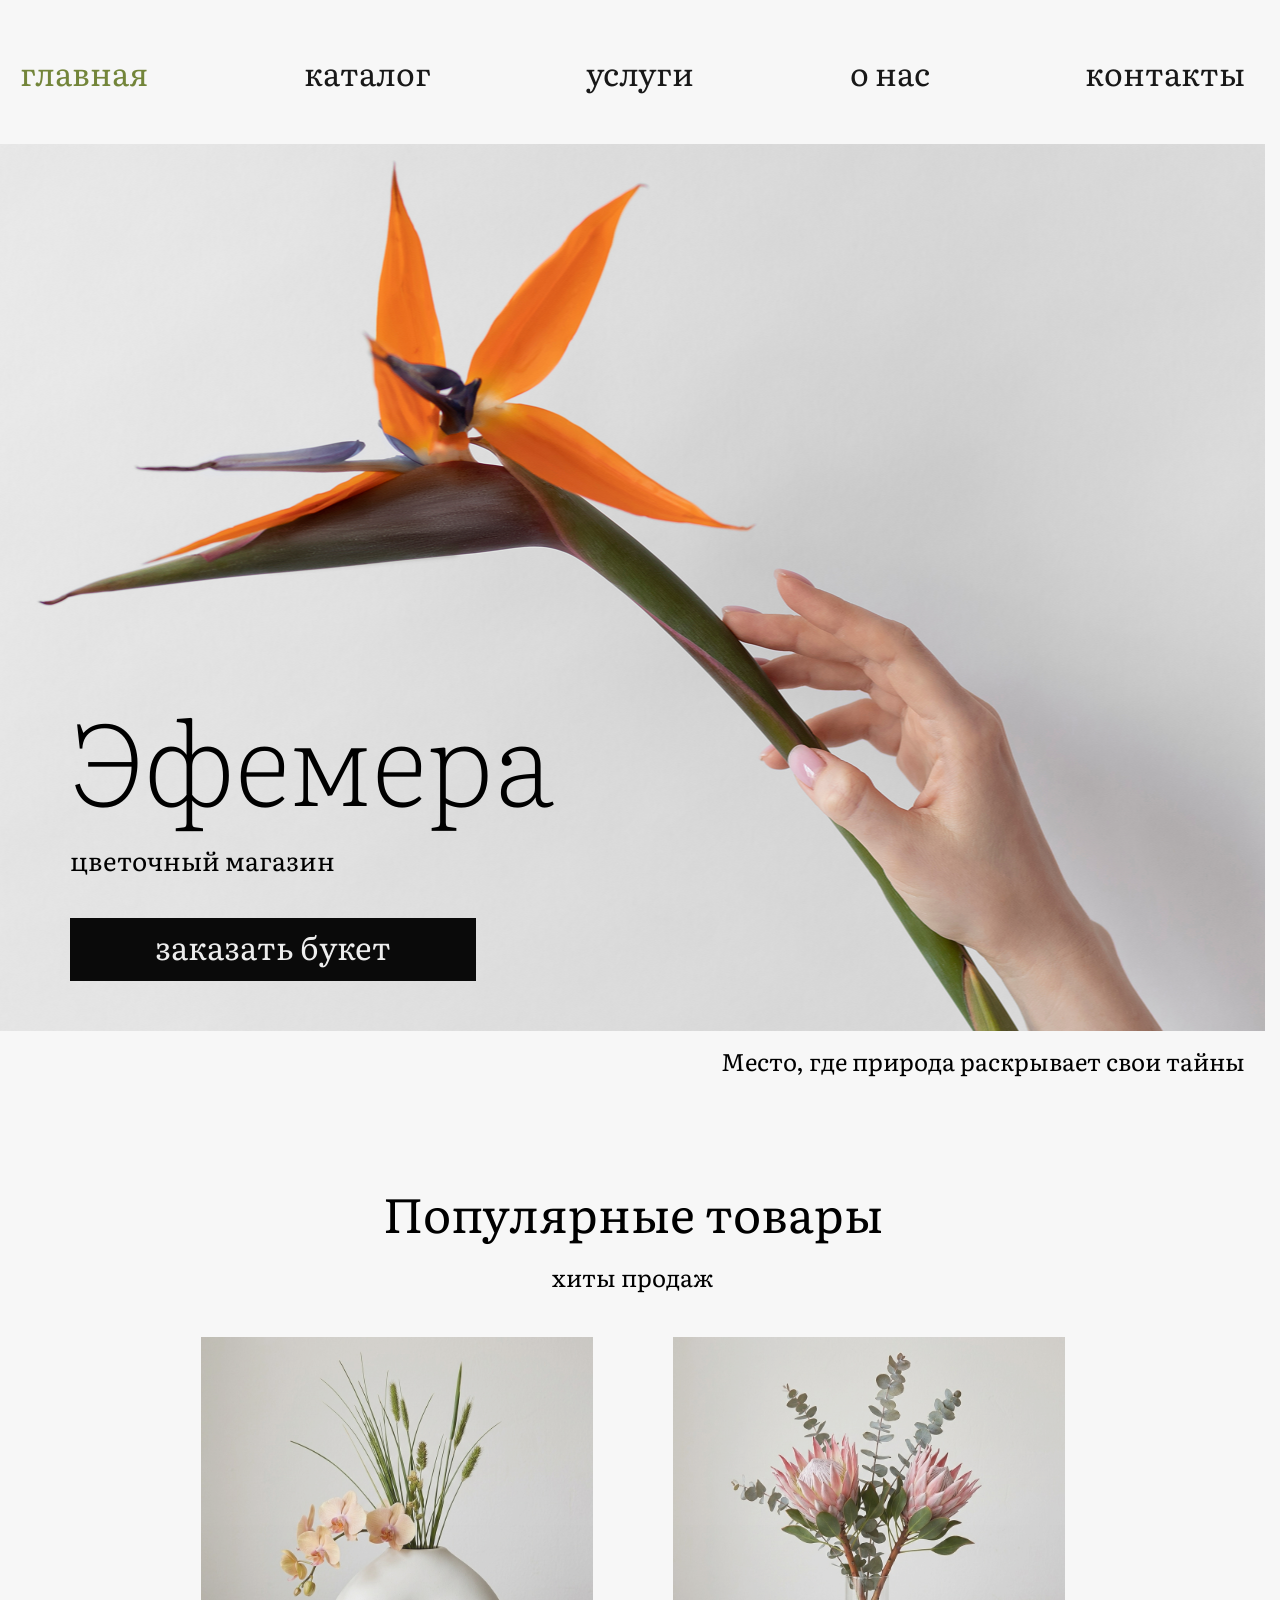
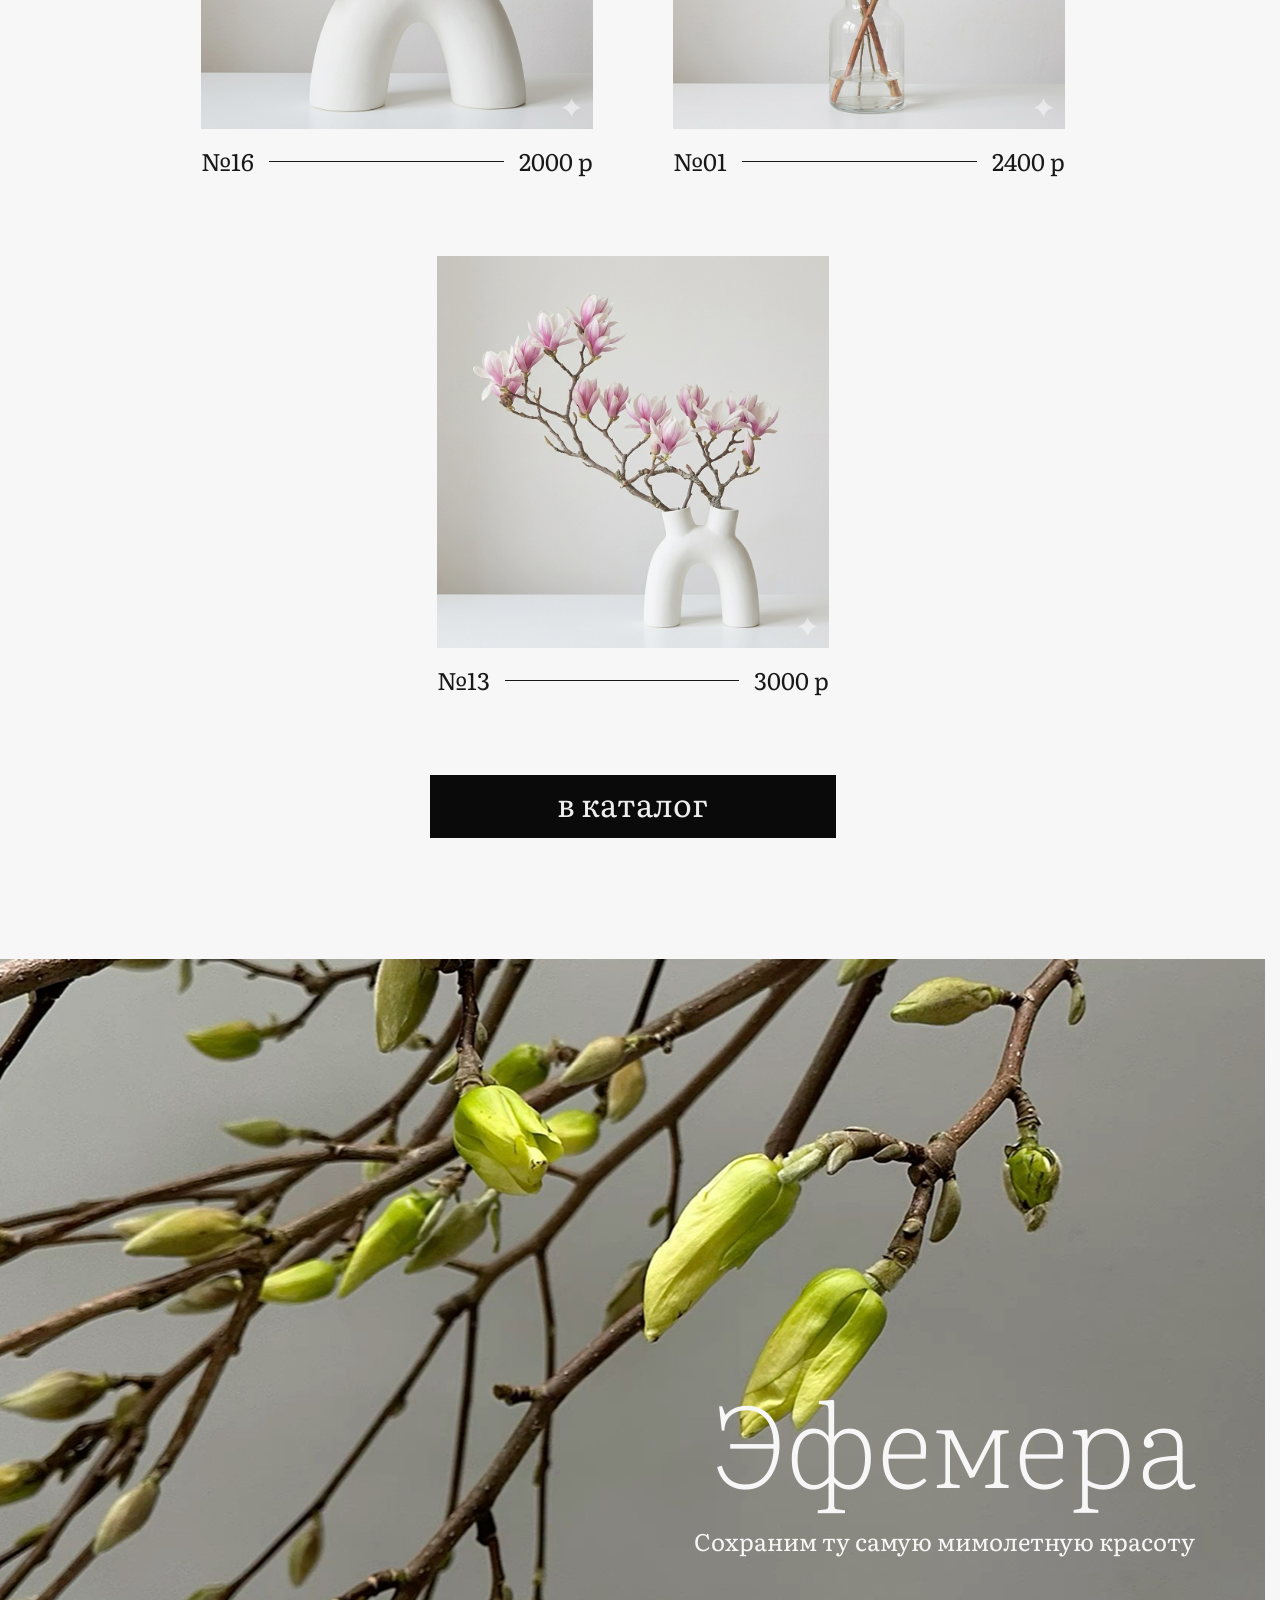
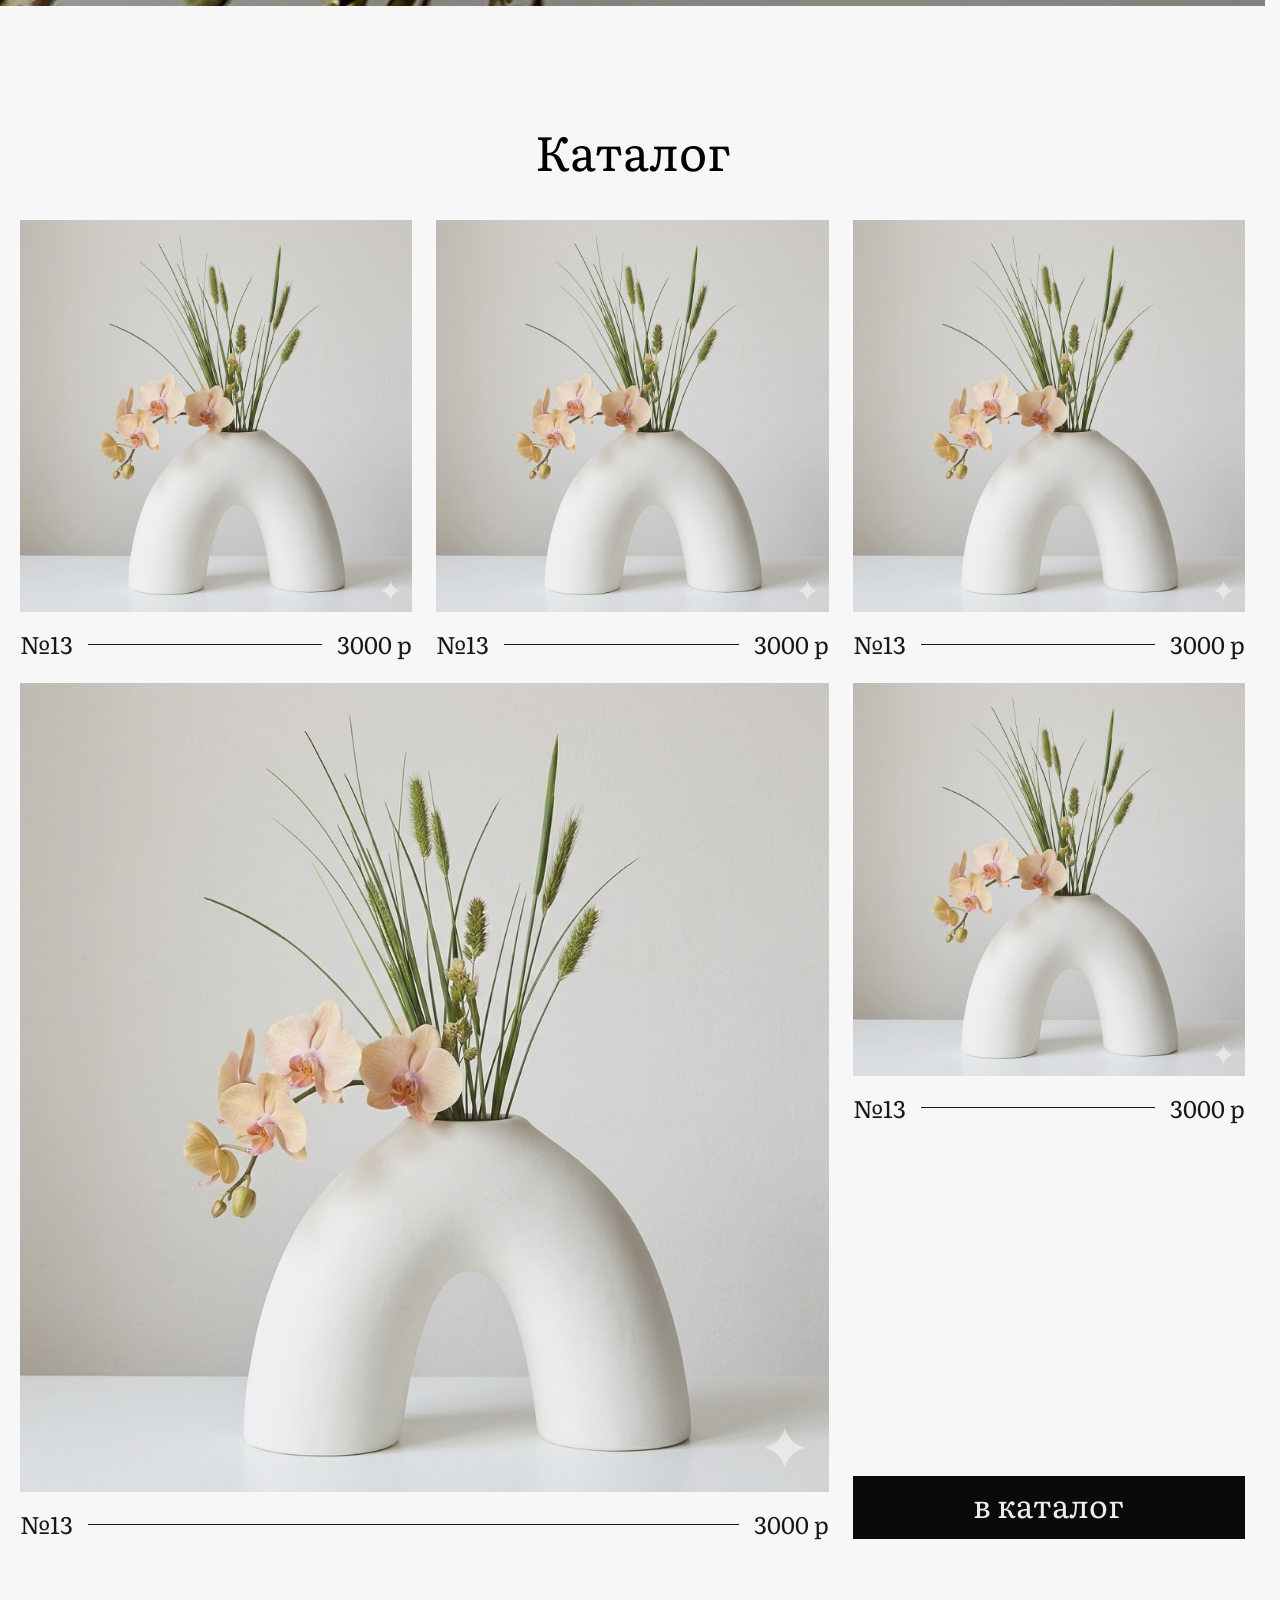
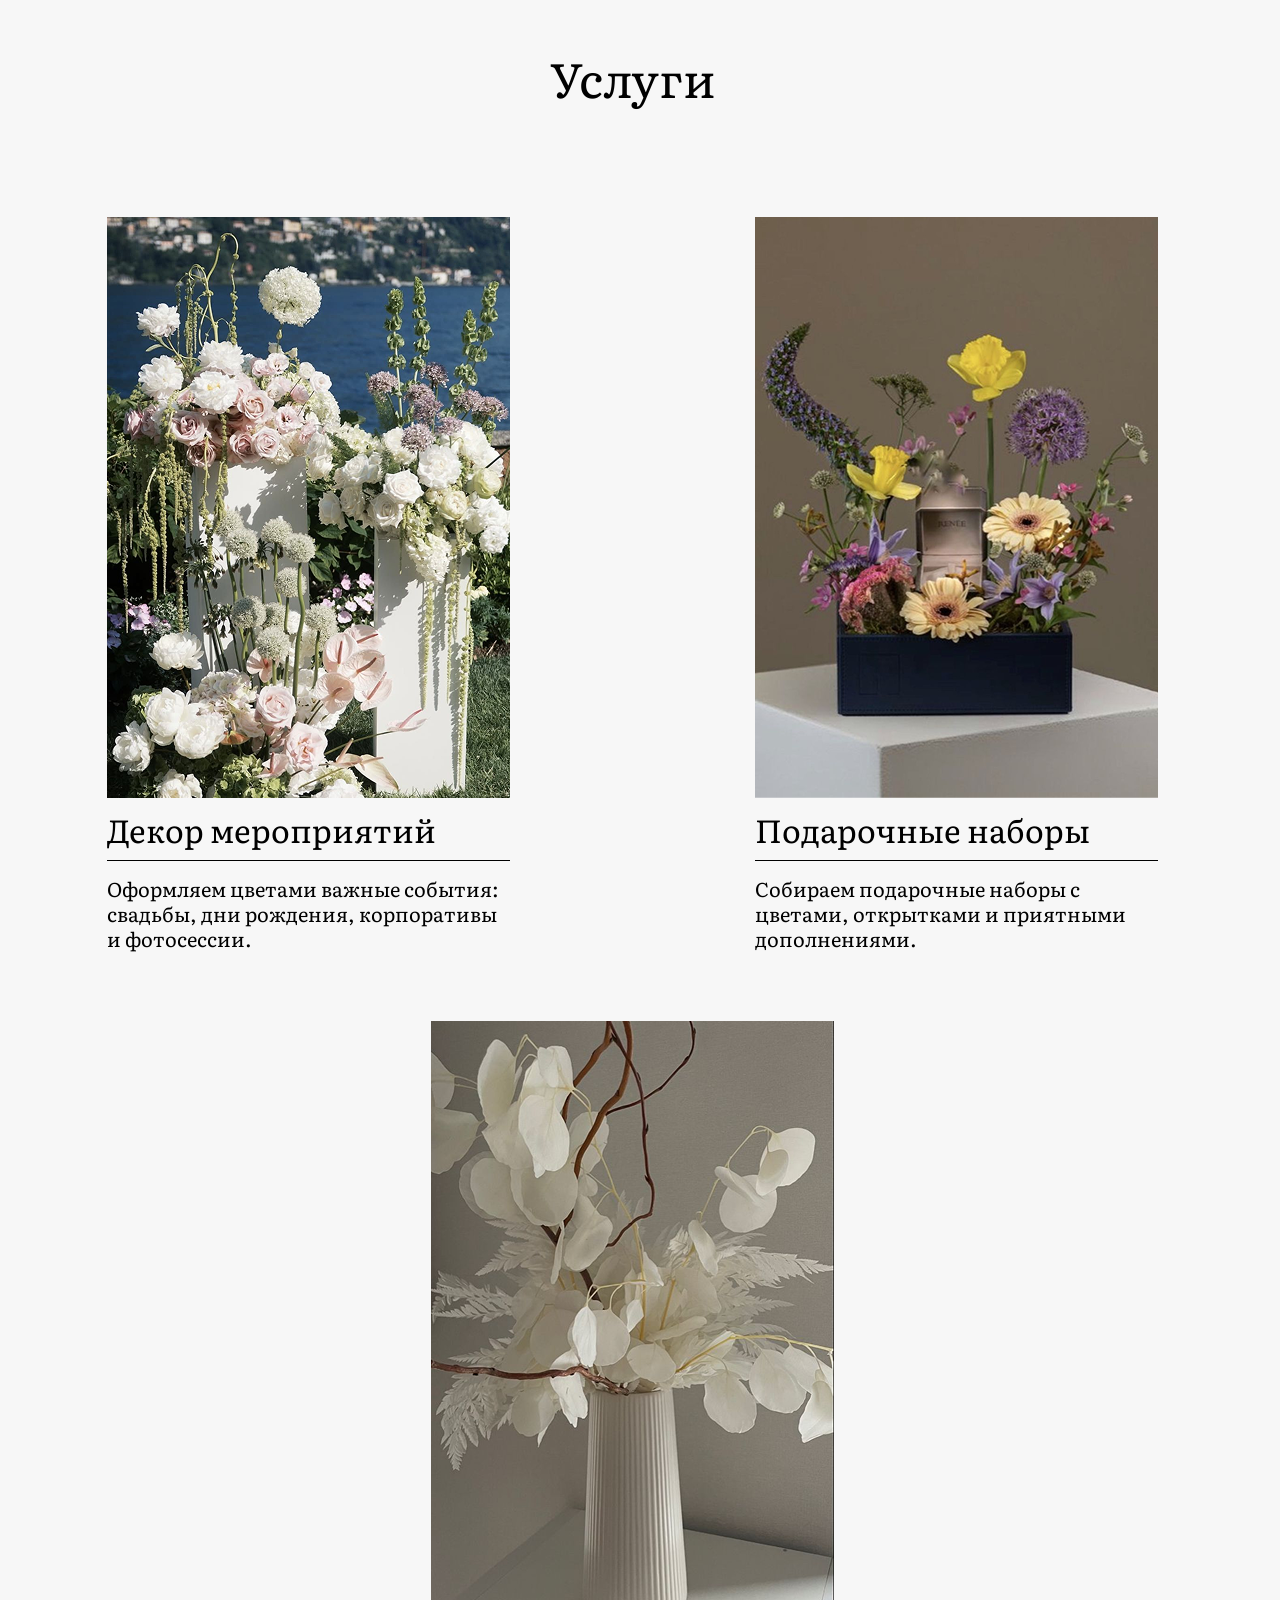
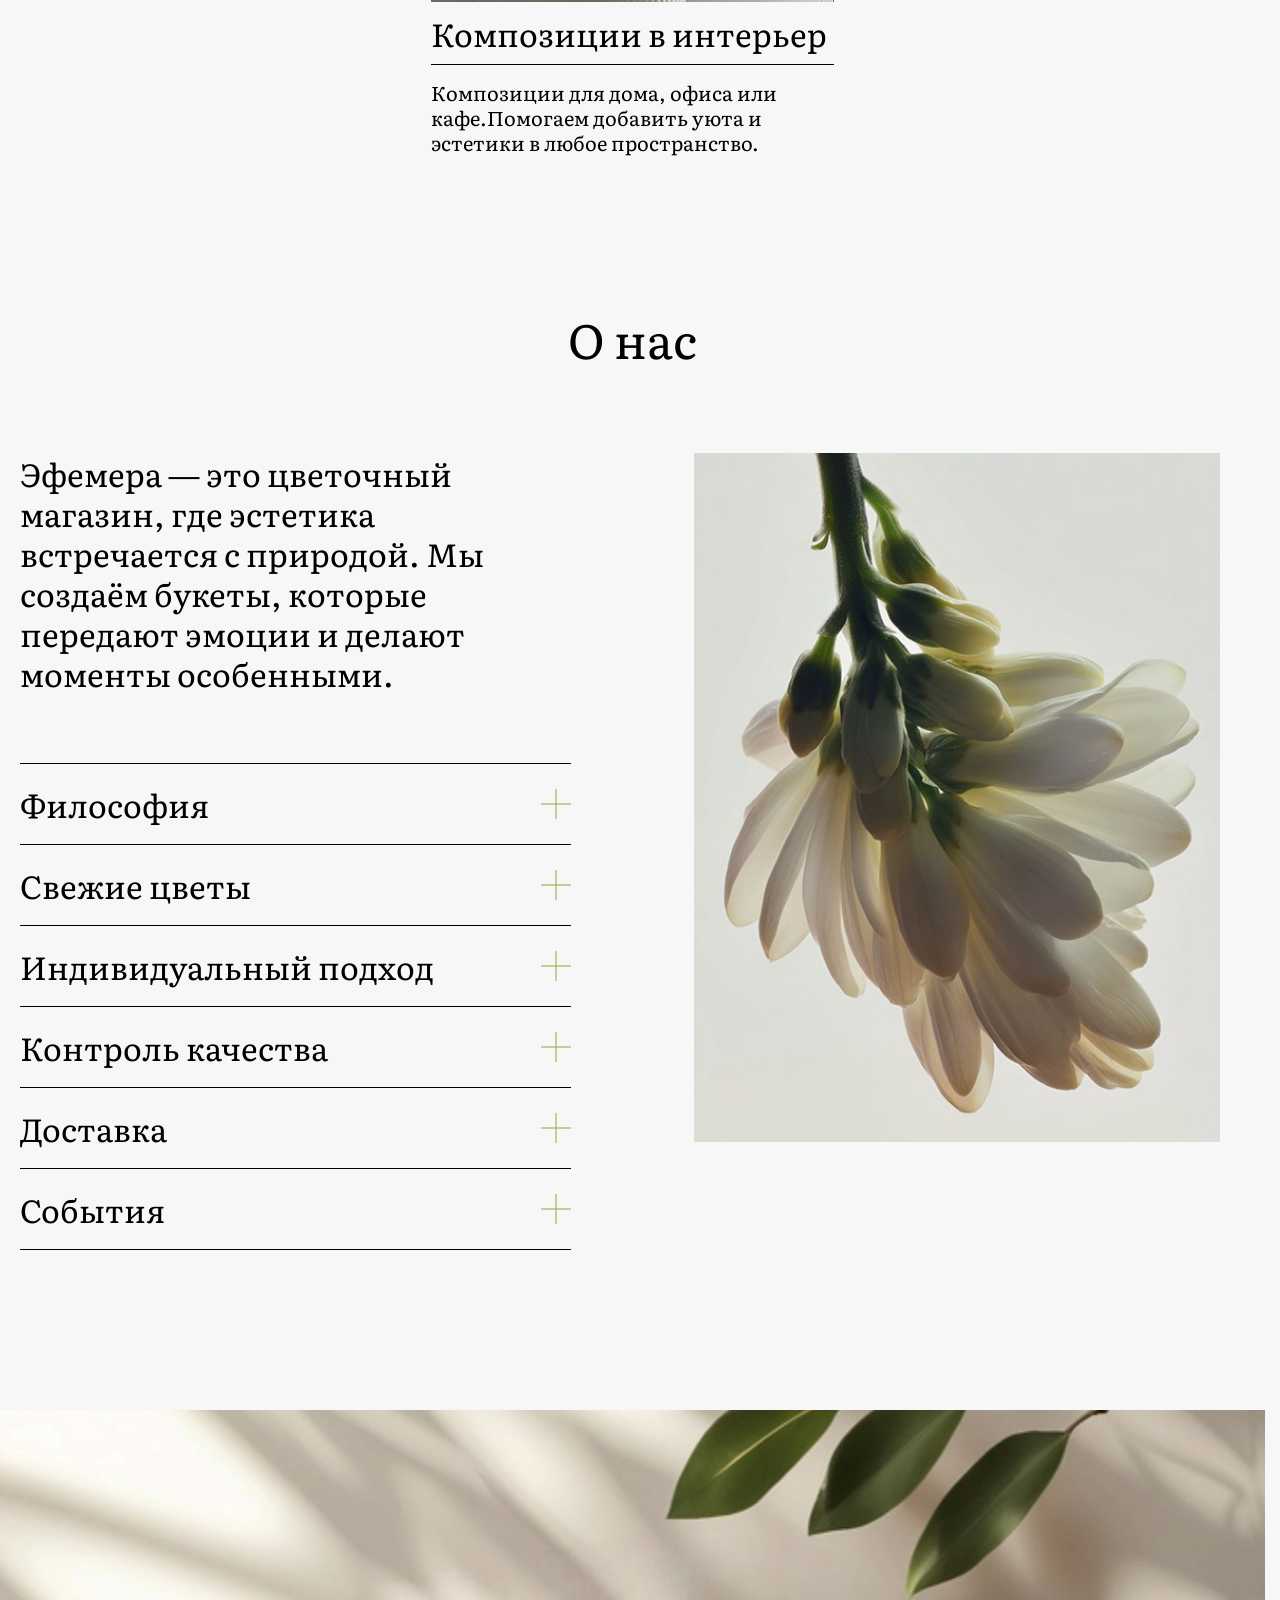
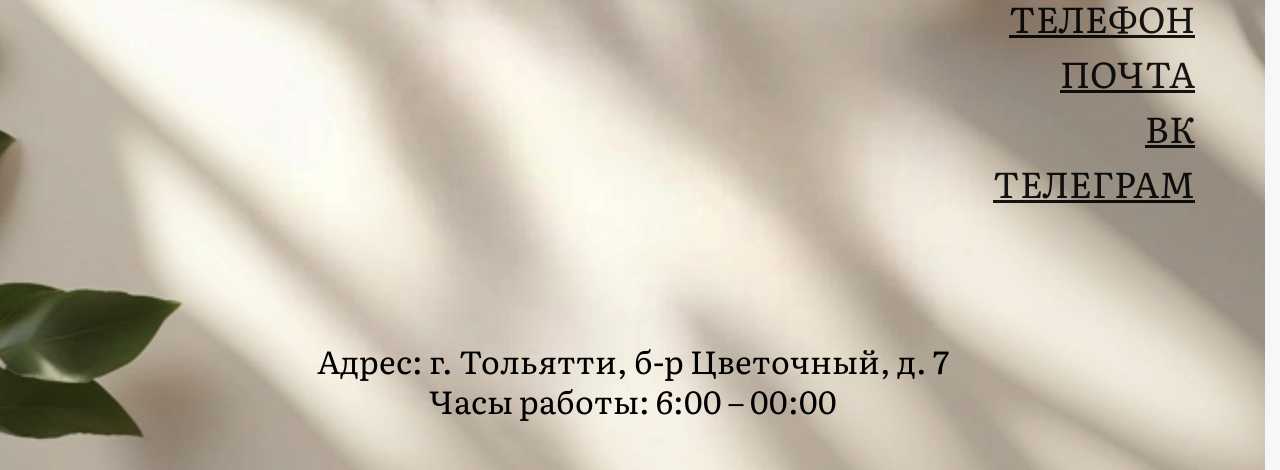
==== commit 45fce577: "test" ====
--- a/index.html
+++ b/index.html
@@ -397,7 +397,7 @@
 			</ul>
 
 			<address class="footer__info">
-				<p class="footer__text">Адрес: г. Тольятти, б-р Цветочный, д. 7</p>
+				<p class="footer__text">Адрес: г. Тольятти, <br> б-р Цветочный, д. 7</p>
 				<p class="footer__text">
 					Часы работы:
 					<time datetime="06:00">6:00</time> – <time datetime="00:00">00:00</time>
--- a/css/main.css
+++ b/css/main.css
@@ -1 +1 @@
-*,::before,::after{-webkit-box-sizing:border-box;box-sizing:border-box;margin:0;padding:0}html{height:100%;scrollbar-gutter:stable;scroll-behavior:smooth}body{min-height:100%;line-height:1.25}:where(ul,ol){list-style:none}a{text-decoration:none;cursor:pointer;background-color:rgba(0,0,0,0)}a:where([class]){display:-webkit-inline-box;display:-ms-inline-flexbox;display:inline-flex}img,video{display:block;max-width:100%;height:auto}input,textarea,select,button,optgroup{font:inherit}button{-webkit-tap-highlight-color:rgba(0,0,0,0)}textarea{overflow:auto}:where([fill]:not([fill=none],[fill^=url])){fill:currentColor}:where([stroke]:not([stroke=none],[stroke^=url])){stroke:currentColor}svg *{-webkit-transition-property:fill,stroke;transition-property:fill,stroke}:where(table){border-collapse:collapse;border-color:currentColor}iframe{width:100%;height:100%;border:none;display:block}:where(address[class]){font-style:normal}fieldset{border:none}h1,h2,h3{margin-inline:auto;font-size:inherit;font-weight:inherit;margin:0;line-height:100%}@media(prefers-reduced-motion: reduce){*,::before,::after{-webkit-animation-duration:.01ms !important;animation-duration:.01ms !important;-webkit-animation-iteration-count:1 !important;animation-iteration-count:1 !important;-webkit-transition-duration:.01ms !important;transition-duration:.01ms !important;scroll-behavior:auto !important}}@font-face{font-family:"literata";src:url("../fonts/Literata-Regular.woff2");font-weight:400;font-style:normal;font-display:swap}@font-face{font-family:"literata";src:url("../fonts/Literata-ExtraLight.woff2");font-weight:200;font-style:normal;font-display:swap}.container{max-width:calc(var(--container-width) + var(--container-padding-x)*2);margin-inline:auto;padding-inline:var(--container-padding-x)}.visually-hidden{position:absolute !important;width:1px !important;height:1px !important;margin:-1px !important;border:0 !important;padding:0 !important;white-space:nowrap !important;clip-path:inset(100%) !important;clip:rect(0 0 0 0) !important;overflow:hidden !important}noscript{text-align:center;margin:10px;color:red;text-transform:uppercase;font-size:22px;padding-inline:30px}.uppercase{text-transform:uppercase}address{font-style:normal}:root{--color-light: #f7f7f7;--color-dark: #000;--main-font: 'literata', sans-serif;--container-width: 1600px;--container-padding-x: 20px}.modal-overlay{position:fixed;top:0;left:0;width:100%;height:100%;background:rgba(0,0,0,.7);display:none;-webkit-box-pack:center;-ms-flex-pack:center;justify-content:center;-webkit-box-align:center;-ms-flex-align:center;align-items:center;z-index:1000;backdrop-filter:blur(0px);opacity:0;-webkit-transition:opacity .4s ease,backdrop-filter .4s ease;transition:opacity .4s ease,backdrop-filter .4s ease}.modal-overlay.is-open{display:-webkit-box;display:-ms-flexbox;display:flex;opacity:1;backdrop-filter:blur(5px)}.modal-overlay.is-open .modal-content{-webkit-animation:slideInRight .8s cubic-bezier(0.25, 1, 0.5, 1) forwards;animation:slideInRight .8s cubic-bezier(0.25, 1, 0.5, 1) forwards}.modal-overlay.is-closing{display:-webkit-box;display:-ms-flexbox;display:flex;opacity:0;backdrop-filter:blur(0px)}.modal-overlay.is-closing .modal-content{-webkit-animation:slideOutLeft .4s cubic-bezier(0.25, 1, 0.5, 1) forwards;animation:slideOutLeft .4s cubic-bezier(0.25, 1, 0.5, 1) forwards}.modal-close{position:absolute;top:20px;right:20px;background:none;border:none;color:#666;font-size:1.875rem;cursor:pointer;line-height:1;-webkit-transition:color .3s;transition:color .3s;opacity:.9}.modal-close:hover{opacity:1}.cartModalClose{font-size:3.5rem;padding:8px 20px}.cartModalTitle{border-bottom:1px solid var(--color-dark);padding-bottom:40px;margin-bottom:0 !important}.cartModalTitle h2{font-weight:400;font-size:3rem}body{font-family:var(--main-font);color:var(--color-dark);background-color:var(--color-light)}body.is-locked{overflow:hidden}a{display:-webkit-inline-box;display:-ms-inline-flexbox;display:inline-flex;min-height:44px;-webkit-box-align:center;-ms-flex-align:center;align-items:center;color:var(--color-light);opacity:.9;-webkit-transition-duration:.2s;transition-duration:.2s}a:hover{opacity:1}.button{width:100%;max-width:406px;background-color:var(--color-dark);padding-block:15px;opacity:1;-webkit-filter:contrast(0.92);filter:contrast(0.92);display:-webkit-box;display:-ms-flexbox;display:flex;-webkit-box-orient:horizontal;-webkit-box-direction:normal;-ms-flex-direction:row;flex-direction:row;-webkit-box-pack:center;-ms-flex-pack:center;justify-content:center;-webkit-box-align:center;-ms-flex-align:center;align-items:center;gap:0;font-size:2rem}.button:hover{-webkit-filter:contrast(1);filter:contrast(1)}@media(max-width: 1024px){.button{max-width:380px;font-size:1.8rem}}@media(max-width: 768px){.button{max-width:320px;font-size:1.6rem}}@media(max-width: 576px){.button{max-width:260px;font-size:1.2rem}}.title{font-size:3rem;text-align:center}@media(max-width: 768px){.title{font-size:2rem}}.header{margin-block:30px;position:sticky;top:0;background-color:color-mix(in srgb, var(--color-light) 80%, transparent);padding-block:20px;z-index:999}.header .header__nav-list{display:-webkit-box;display:-ms-flexbox;display:flex;-webkit-box-orient:horizontal;-webkit-box-direction:normal;-ms-flex-direction:row;flex-direction:row;-webkit-box-pack:justify;-ms-flex-pack:justify;justify-content:space-between;-webkit-box-align:center;-ms-flex-align:center;align-items:center;gap:25px}.header .header__nav-link{color:var(--color-dark);font-size:2rem}.header .header__nav-link:hover,.header .header__nav-link.active{color:#657926}.header__burger{display:none}@media(max-width: 900px){.header{margin-block:5px}.header::before{content:"";position:fixed;top:0;left:0;width:100vw;height:100vh;background-color:rgba(0,0,0,.5);z-index:2;opacity:0;pointer-events:none;-webkit-transition:.3s ease;transition:.3s ease}.header.is-open::before{opacity:1;pointer-events:auto}.header__container{display:-webkit-box;display:-ms-flexbox;display:flex;-webkit-box-pack:end;-ms-flex-pack:end;justify-content:flex-end}.header.is-open .header__nav{-webkit-transform:translateX(0);transform:translateX(0)}.header__nav{position:fixed;top:0;right:0;width:75vw;height:100vh;-webkit-transform:translateX(100%);transform:translateX(100%);z-index:3;background-color:var(--color-light);-webkit-transition:.3s ease;transition:.3s ease;padding:100px 40px}.header .header__nav-list{-webkit-box-orient:vertical;-webkit-box-direction:normal;-ms-flex-direction:column;flex-direction:column;-webkit-box-pack:start;-ms-flex-pack:start;justify-content:flex-start;-webkit-box-align:stretch;-ms-flex-align:stretch;align-items:stretch;gap:40px}.header__burger{display:-webkit-box;display:-ms-flexbox;display:flex;-webkit-box-orient:vertical;-webkit-box-direction:normal;-ms-flex-direction:column;flex-direction:column;gap:6px;background-color:inherit;border:none;z-index:10}.header__burger span{width:40px;height:3px;background-color:#8da73b;border-radius:7px;-webkit-transition:.3s ease;transition:.3s ease}.header.is-open .header__burger span:first-child{-webkit-transform:translateY(9px) rotate(45deg);transform:translateY(9px) rotate(45deg)}.header.is-open .header__burger span:nth-child(2){opacity:0}.header.is-open .header__burger span:last-child{-webkit-transform:translateY(-9px) rotate(-45deg);transform:translateY(-9px) rotate(-45deg)}}.hero__container{background-image:url(../img/heroFlower.png);background-size:cover;background-repeat:no-repeat;background-position:center;min-height:clamp(600px,100dvh,887px);display:-webkit-box;display:-ms-flexbox;display:flex;-webkit-box-orient:vertical;-webkit-box-direction:normal;-ms-flex-direction:column;flex-direction:column;-webkit-box-pack:end;-ms-flex-pack:end;justify-content:flex-end;-webkit-box-align:stretch;-ms-flex-align:stretch;align-items:stretch;gap:0;padding:50px 70px}@media(max-width: 1024px){.hero__container{min-height:clamp(450px,90dvh,650px);padding:30px 50px}}@media(max-width: 768px){.hero__container{padding:20px 30px;min-height:clamp(350px,75dvh,550px)}}@media(max-width: 576px){.hero__container{padding:15px 25px;min-height:clamp(250px,60dvh,400px)}}@media(max-width: 500px){.hero__container{padding:15px 25px;min-height:clamp(200px,55dvh,350px)}}.hero__info{font-size:1.625rem}.hero__title{margin-bottom:15px;font-size:7.188rem;font-weight:200}.hero__button{margin-top:42px}.hero__sign{text-align:end;padding-top:15px;font-size:1.5rem}@media(max-width: 768px){.hero__title{font-size:clamp(3rem,10vw,7.188rem);line-height:1.1}.hero__info{font-size:1.4rem}.hero__button{margin-top:30px}.hero__sign{padding-top:10px;font-size:1.2rem}}@media(max-width: 576px){.hero__info{font-size:1.2rem}.hero__button{margin-top:15px}.hero__sign{padding-top:10px;font-size:1.1rem}}.popular-products{margin-top:113px;margin-bottom:121px}@media(max-width: 768px){.popular-products{margin-block:80px}}.popular-products__header{display:-webkit-box;display:-ms-flexbox;display:flex;-webkit-box-orient:vertical;-webkit-box-direction:normal;-ms-flex-direction:column;flex-direction:column;-webkit-box-pack:center;-ms-flex-pack:center;justify-content:center;-webkit-box-align:center;-ms-flex-align:center;align-items:center;gap:25px;margin-bottom:45px}@media(max-width: 768px){.popular-products__header{gap:15px;margin-bottom:25px}}.popular-products__description{font-size:1.5rem}.popular-products__list{display:-webkit-box;display:-ms-flexbox;display:flex;-webkit-box-orient:vertical;-webkit-box-direction:normal;-ms-flex-direction:flex;flex-direction:flex;-webkit-box-pack:center;-ms-flex-pack:center;justify-content:center;-webkit-box-align:center;-ms-flex-align:center;align-items:center;gap:80px;-ms-flex-wrap:wrap;flex-wrap:wrap}@media(max-width: 1024px){.popular-products__list{gap:40px}}.popular-products .popular-product__link{display:-webkit-box;display:-ms-flexbox;display:flex;-webkit-box-orient:vertical;-webkit-box-direction:normal;-ms-flex-direction:column;flex-direction:column;-webkit-box-pack:start;-ms-flex-pack:start;justify-content:flex-start;-webkit-box-align:stretch;-ms-flex-align:stretch;align-items:stretch;gap:17px;max-width:392px}.popular-products .popular-product__info{color:var(--color-dark);font-size:1.5rem;display:-webkit-box;display:-ms-flexbox;display:flex;-webkit-box-orient:horizontal;-webkit-box-direction:normal;-ms-flex-direction:row;flex-direction:row;-webkit-box-pack:start;-ms-flex-pack:start;justify-content:flex-start;-webkit-box-align:center;-ms-flex-align:center;align-items:center;gap:15px}.popular-products .popular-product__line{-webkit-box-flex:1;-ms-flex-positive:1;flex-grow:1;height:1px;background-color:var(--color-dark)}@media(max-width: 768px){.popular-products .popular-product__link{max-width:300px}}@media(max-width: 576px){.popular-products .popular-product__link{max-width:260px}}.popular-products__button{margin:0 auto;margin-top:80px}@media(max-width: 768px){.popular-products__button{margin-top:40px}}.separator{background-image:url(../img/separator.png);background-size:cover;background-repeat:no-repeat;background-position:center;min-height:clamp(400px,80dvh,647px);display:-webkit-box;display:-ms-flexbox;display:flex;-webkit-box-orient:vertical;-webkit-box-direction:normal;-ms-flex-direction:column;flex-direction:column;-webkit-box-pack:end;-ms-flex-pack:end;justify-content:flex-end;-webkit-box-align:end;-ms-flex-align:end;align-items:flex-end;gap:0;padding:50px 70px;margin-bottom:121px}@media(max-width: 768px){.separator{min-height:clamp(300px,70dvh,500px);padding:20px 30px;margin-bottom:80px}}@media(max-width: 576px){.separator{min-height:clamp(250px,60dvh,350px);margin-bottom:50px}}.separator__title{margin-bottom:15px;font-size:7.188rem;font-weight:200;color:var(--color-light)}.separator__description{color:var(--color-light);font-size:1.5rem}@media(max-width: 768px){.separator__title{font-size:clamp(3rem,10vw,7.188rem);line-height:1.1}.separator__description{font-size:1.2rem}}.preview-catalog{margin-bottom:115px}@media(max-width: 768px){.preview-catalog{margin-bottom:80px}}.preview-catalog__header{margin-bottom:45px}.preview-catalog .catalog-grid{display:grid;grid-template-columns:repeat(3, 1fr);gap:24px}@media(max-width: 768px){.preview-catalog .catalog-grid{grid-template-columns:repeat(2, 1fr)}}@media(max-width: 576px){.preview-catalog .catalog-grid{grid-template-columns:repeat(1, 1fr)}}.preview-catalog .grid-item{display:-webkit-box;display:-ms-flexbox;display:flex;-webkit-box-orient:vertical;-webkit-box-direction:normal;-ms-flex-direction:column;flex-direction:column}.preview-catalog .grid-item--large{grid-column:span 2}@media(max-width: 768px){.preview-catalog .grid-item--large{grid-column:span 1}}.preview-catalog .action-column{display:-webkit-box;display:-ms-flexbox;display:flex;-webkit-box-orient:vertical;-webkit-box-direction:normal;-ms-flex-direction:column;flex-direction:column;-webkit-box-pack:justify;-ms-flex-pack:justify;justify-content:space-between;-webkit-box-align:stretch;-ms-flex-align:stretch;align-items:stretch;gap:25px}@media(max-width: 768px){.preview-catalog .action-column{grid-column:span 2}}@media(max-width: 576px){.preview-catalog .action-column{grid-column:span 1}}.preview-catalog .product-card__link{display:-webkit-box;display:-ms-flexbox;display:flex;-webkit-box-orient:vertical;-webkit-box-direction:normal;-ms-flex-direction:column;flex-direction:column;-webkit-box-pack:start;-ms-flex-pack:start;justify-content:flex-start;-webkit-box-align:stretch;-ms-flex-align:stretch;align-items:stretch;gap:17px;color:inherit}.preview-catalog .product-card__img{overflow:hidden}.preview-catalog .product-card__info{color:var(--color-dark);font-size:1.5rem;display:-webkit-box;display:-ms-flexbox;display:flex;-webkit-box-orient:horizontal;-webkit-box-direction:normal;-ms-flex-direction:row;flex-direction:row;-webkit-box-pack:start;-ms-flex-pack:start;justify-content:flex-start;-webkit-box-align:center;-ms-flex-align:center;align-items:center;gap:15px}.preview-catalog .product-card__line{-webkit-box-flex:1;-ms-flex-positive:1;flex-grow:1;height:1px;background-color:var(--color-dark)}@media(max-width: 576px){.preview-catalog .product-card__link{max-width:350px;margin:0 auto}}.preview-catalog__button{margin:0 auto}@media(max-width: 768px){.preview-catalog__header{margin-bottom:20px}}.services{margin-bottom:160px}@media(max-width: 768px){.services{margin-bottom:80px}}.services__header{margin-bottom:115px}.services__list{display:-webkit-box;display:-ms-flexbox;display:flex;-webkit-box-orient:vertical;-webkit-box-direction:normal;-ms-flex-direction:flex;flex-direction:flex;-webkit-box-pack:center;-ms-flex-pack:center;justify-content:center;-webkit-box-align:center;-ms-flex-align:center;align-items:center;gap:70px;-ms-flex-wrap:wrap;flex-wrap:wrap}@media(max-width: 1024px){.services__list{gap:40px}}.services__item{max-width:403px;margin:0 auto}@media(max-width: 576px){.services__item{max-width:360px}}.services .service-card__img{margin-bottom:15px;overflow:hidden}.services .service-card__descriptions{display:-webkit-box;display:-ms-flexbox;display:flex;-webkit-box-orient:vertical;-webkit-box-direction:normal;-ms-flex-direction:column;flex-direction:column;-webkit-box-pack:start;-ms-flex-pack:start;justify-content:flex-start;-webkit-box-align:stretch;-ms-flex-align:stretch;align-items:stretch;gap:15px}.services .service-card__title{font-size:2rem}.services .service-card__line{-webkit-box-flex:1;-ms-flex-positive:1;flex-grow:1;height:1px;background-color:var(--color-dark)}.services .service-card__specification{font-size:1.25rem}@media(max-width: 768px){.services .service-card__descriptions{gap:10px}.services .service-card__title{font-size:1.5rem}.services .service-card__specification{font-size:1.1rem}.services .service-card__header{margin-bottom:30px}.services .service-card__img{aspect-ratio:6/7}.services .service-card__img img{-o-object-position:0px -50px;object-position:0px -50px}}@media(max-width: 768px){.services__header{margin-bottom:30px}.services__list{gap:25px}}.about{margin-bottom:160px}.about__header{margin-bottom:90px}.about__body{display:-webkit-box;display:-ms-flexbox;display:flex;-webkit-box-orient:horizontal;-webkit-box-direction:normal;-ms-flex-direction:row;flex-direction:row;-webkit-box-pack:justify;-ms-flex-pack:justify;justify-content:space-between;-webkit-box-align:start;-ms-flex-align:start;align-items:flex-start;gap:25px;min-height:600px}.about__content{width:45%}.about__media{width:45%}.about__img{width:100%;aspect-ratio:4/5;overflow:hidden}.about__img img{-o-object-fit:cover;object-fit:cover}.about__description{font-size:2rem;margin-bottom:70px}.about .faq{width:100%}.about .faq__item{border-bottom:1px solid var(--color-dark)}.about .faq__item:first-child{border-top:1px solid var(--color-dark)}.about .faq__header{display:-webkit-box;display:-ms-flexbox;display:flex;-webkit-box-orient:horizontal;-webkit-box-direction:normal;-ms-flex-direction:row;flex-direction:row;-webkit-box-pack:justify;-ms-flex-pack:justify;justify-content:space-between;-webkit-box-align:center;-ms-flex-align:center;align-items:center;gap:0;padding:20px 0;cursor:pointer;font-size:2rem}.about .faq__trigger{display:-webkit-box;display:-ms-flexbox;display:flex;-webkit-box-align:center;-ms-flex-align:center;align-items:center;-webkit-box-pack:justify;-ms-flex-pack:justify;justify-content:space-between;width:100%;background:none;border:none;font:inherit;color:inherit;text-align:left;cursor:pointer;-webkit-appearance:none;-moz-appearance:none;appearance:none}.about .faq__trigger:focus-visible{outline:2px solid var(--color-dark);outline-offset:4px}.about .faq__icon{position:relative;width:30px;height:30px;-ms-flex-negative:0;flex-shrink:0;-webkit-transition:-webkit-transform .3s ease;transition:-webkit-transform .3s ease;transition:transform .3s ease;transition:transform .3s ease, -webkit-transform .3s ease}.about .faq__icon::before{content:"";position:absolute;top:50%;left:0;width:100%;height:1px;background-color:#8da73b;-webkit-transform:translateY(-50%);transform:translateY(-50%)}.about .faq__icon::after{content:"";position:absolute;top:0;left:50%;width:1px;height:100%;background-color:#8da73b;-webkit-transform:translateX(-50%);transform:translateX(-50%)}.about .faq__content{display:grid;grid-template-rows:0fr;-webkit-transition:grid-template-rows .3s ease;transition:grid-template-rows .3s ease;transition:grid-template-rows .3s ease, -ms-grid-rows .3s ease}.about .faq__text{overflow:hidden;padding-bottom:0;-webkit-transition:padding .3s ease;transition:padding .3s ease;font-size:2rem}.about .faq__item.is-active .faq__content{grid-template-rows:1fr}.about .faq__item.is-active .faq__text{padding-block:30px}.about .faq__item.is-active .faq__icon{-webkit-transform:rotate(45deg);transform:rotate(45deg)}@media(max-width: 768px){.about .faq__header{padding-block:15px}.about .faq__trigger{font-size:1.5rem}.about .faq__text{font-size:1.2rem}.about .faq__item.is-active .faq__text{padding-block:15px}}.about__img,.about img{height:100%}@media(max-width: 1024px){.about__media{display:none}.about__content{width:100%}.about__body{-webkit-box-pack:center;-ms-flex-pack:center;justify-content:center}}@media(max-width: 768px){.about{margin-bottom:0px}.about__header{margin-bottom:25px}.about__description{font-size:1.4rem;text-align:center;margin-bottom:30px}}.footer{background-image:url(../img/footerPng.png);background-size:cover;background-repeat:no-repeat;background-position:center;min-height:clamp(500px,75dvh,660px);display:-webkit-box;display:-ms-flexbox;display:flex;-webkit-box-orient:vertical;-webkit-box-direction:normal;-ms-flex-direction:column;flex-direction:column;-webkit-box-pack:end;-ms-flex-pack:end;justify-content:flex-end;-webkit-box-align:stretch;-ms-flex-align:stretch;align-items:stretch;gap:0;padding:50px 70px}.footer__socials{margin-left:auto;margin-top:auto;margin-bottom:auto;display:-webkit-box;display:-ms-flexbox;display:flex;-webkit-box-orient:vertical;-webkit-box-direction:normal;-ms-flex-direction:column;flex-direction:column;-webkit-box-pack:start;-ms-flex-pack:start;justify-content:flex-start;-webkit-box-align:end;-ms-flex-align:end;align-items:flex-end;gap:10px}.footer__social-link{font-size:2.25rem;text-decoration:underline;color:var(--color-dark)}.footer__info{text-align:center;font-size:2rem}@media(max-width: 1024px){.footer{min-height:clamp(400px,65dvh,600px);padding:30px 40px}.footer__social-link{font-size:1.75rem}.footer__info{font-size:1.4rem}}@media(max-width: 576px){.footer{min-height:clamp(300px,55dvh,500px);padding:20px 30px}.footer__social-link{font-size:1.5rem}.footer__info{font-size:1.25rem}}.catalog-page .header{padding-bottom:40px;margin-top:20px;margin-bottom:0;border-bottom:1px solid var(--color-dark)}.filter{margin-block:50px}.filter__list{display:-webkit-box;display:-ms-flexbox;display:flex;gap:45px}.filter__btn{background:none;border:none;font-size:1.125rem;cursor:pointer;padding:5px;opacity:.9;-webkit-transition:.3s ease;transition:.3s ease;font-size:2rem;position:relative}.filter__btn.active{color:#71862a}.filter__btn.active::after{position:absolute;width:100%;height:2px;left:0;bottom:-5px;background-color:#8da73b;content:""}.filter__btn:hover{opacity:1}.catalog{padding:60px 0}.catalog__title{text-align:start}.catalog__grid{display:grid;grid-template-columns:repeat(3, 1fr);grid-auto-flow:dense;gap:50px}.catalog__item{grid-column:span 1;grid-row:span 1}.catalog__item:nth-child(4n+1){grid-column:span 2;grid-row:span 2}.catalog__item.is-hidden{display:none}.catalog-card{height:100%}.catalog-card__link{height:100%;text-decoration:none;color:inherit;display:-webkit-box;display:-ms-flexbox;display:flex;-webkit-box-orient:vertical;-webkit-box-direction:normal;-ms-flex-direction:column;flex-direction:column;-webkit-box-pack:start;-ms-flex-pack:start;justify-content:flex-start;-webkit-box-align:stretch;-ms-flex-align:stretch;align-items:stretch;gap:17px}.catalog-card__img{margin-bottom:15px;overflow:hidden;height:100%}.catalog-card__img img{height:100%;width:100%}.catalog-card__info{color:var(--color-dark);font-size:1.5rem;display:-webkit-box;display:-ms-flexbox;display:flex;-webkit-box-orient:horizontal;-webkit-box-direction:normal;-ms-flex-direction:row;flex-direction:row;-webkit-box-pack:start;-ms-flex-pack:start;justify-content:flex-start;-webkit-box-align:center;-ms-flex-align:center;align-items:center;gap:15px}.catalog-card__line{-webkit-box-flex:1;-ms-flex-positive:1;flex-grow:1;height:1px;background-color:var(--color-dark)}.modal-content{background:var(--color-light);color:var(--color-dark);padding:40px;width:90%;max-width:450px;position:relative;-webkit-box-shadow:0 10px 30px rgba(0,0,0,.5);box-shadow:0 10px 30px rgba(0,0,0,.5);border:1px solid #333}.modal-content .modal-title{margin-bottom:15px;font-size:2rem;font-weight:600}.modal-content .modal-subtitle{font-size:1.25rem;color:#aaa;margin-bottom:20px}.modal-content .modal-actions{display:-webkit-box;display:-ms-flexbox;display:flex;-webkit-box-orient:vertical;-webkit-box-direction:normal;-ms-flex-direction:column;flex-direction:column;gap:12px;margin-top:25px}.modal-content .modal-actions .modal-btn{display:-webkit-box;display:-ms-flexbox;display:flex;-webkit-box-align:center;-ms-flex-align:center;align-items:center;padding:15px 20px;background:var(--color-dark);color:#fff;text-decoration:none;-webkit-transition:all .3s;transition:all .3s;border:1px solid rgba(0,0,0,0)}.modal-content .modal-actions .modal-btn:hover{border-color:#555}.modal-content .modal-actions .modal-btn .icon{margin-right:15px;font-size:1.25rem;display:-webkit-box;display:-ms-flexbox;display:flex;-webkit-box-align:center;-ms-flex-align:center;align-items:center}.modal-content .modal-decor{position:absolute;width:100px;height:100px;pointer-events:none;background-size:contain;background-repeat:no-repeat;z-index:5}.modal-content .modal-decor--left{top:-50px;left:-45px;background-image:url("../img/modalFlower.png");-webkit-transform:rotate(-30deg);transform:rotate(-30deg)}.modal-content .modal-decor--right{top:-50px;right:-45px;background-image:url("../img/modalFlower.png")}@-webkit-keyframes slideInRight{from{-webkit-transform:translateX(150vw);transform:translateX(150vw)}to{-webkit-transform:translateX(0);transform:translateX(0)}}@keyframes slideInRight{from{-webkit-transform:translateX(150vw);transform:translateX(150vw)}to{-webkit-transform:translateX(0);transform:translateX(0)}}@-webkit-keyframes slideOutLeft{from{-webkit-transform:translateX(0);transform:translateX(0)}to{-webkit-transform:translateX(-150vw);transform:translateX(-150vw)}}@keyframes slideOutLeft{from{-webkit-transform:translateX(0);transform:translateX(0)}to{-webkit-transform:translateX(-150vw);transform:translateX(-150vw)}}.modal-content--cart{max-width:1200px;border-radius:0;padding:30px 40px}.modal-content--cart .cart-body{display:-webkit-box;display:-ms-flexbox;display:flex;-webkit-box-orient:horizontal;-webkit-box-direction:normal;-ms-flex-direction:row;flex-direction:row;-webkit-box-pack:justify;-ms-flex-pack:justify;justify-content:space-between;-webkit-box-align:start;-ms-flex-align:start;align-items:flex-start;gap:40px;margin-top:50px}.modal-content--cart .cart-body__info{display:-webkit-box;display:-ms-flexbox;display:flex;-webkit-box-orient:vertical;-webkit-box-direction:normal;-ms-flex-direction:column;flex-direction:column;-webkit-box-pack:start;-ms-flex-pack:start;justify-content:flex-start;-webkit-box-align:stretch;-ms-flex-align:stretch;align-items:stretch;gap:20px;-webkit-box-flex:1;-ms-flex:1;flex:1}.modal-content--cart .cart-body__form{-webkit-box-flex:1;-ms-flex:1;flex:1}.modal-content--cart .cart-form{display:-webkit-box;display:-ms-flexbox;display:flex;-webkit-box-orient:vertical;-webkit-box-direction:normal;-ms-flex-direction:column;flex-direction:column;-webkit-box-pack:start;-ms-flex-pack:start;justify-content:flex-start;-webkit-box-align:stretch;-ms-flex-align:stretch;align-items:stretch;gap:20px}.modal-content--cart .cart-form input{border:none;border-bottom:1px solid var(--color-dark);background:rgba(0,0,0,0);font-size:1.25rem;padding:15px 0;outline:none;width:100%}.modal-content--cart .cart-form input:focus{border-bottom-color:#8da73b}.modal-content--cart .cart-form label{font-size:1.25rem}.modal-content--cart .cart-form select{-webkit-appearance:none;-moz-appearance:none;appearance:none;outline:none;border:2px solid var(--color-dark);padding:15px;cursor:pointer;font-family:inherit;font-size:1.25rem;background-image:url("data:image/svg+xml,%3Csvg width='16' height='10' viewBox='0 0 16 10' fill='none' xmlns='http://www.w3.org/2000/svg'%3E%3Cpath d='M1 1L8 8L15 1' stroke='%23000' stroke-width='2'/%3E%3C/svg%3E");background-repeat:no-repeat;background-position:right 15px center;background-size:16px 10px}.modal-content--cart .cart-form select:focus{-webkit-box-shadow:inset 3px 3px 7px #bebebe;box-shadow:inset 3px 3px 7px #bebebe;border-radius:0}.modal-content--cart .cart-footer{display:-webkit-box;display:-ms-flexbox;display:flex;-webkit-box-orient:vertical;-webkit-box-direction:normal;-ms-flex-direction:flex;flex-direction:flex;-webkit-box-pack:center;-ms-flex-pack:center;justify-content:center;-webkit-box-align:stretch;-ms-flex-align:stretch;align-items:stretch;gap:0;margin-top:60px}.modal-content--cart .cart-footer button{color:var(--color-light);border:2px solid var(--color-light)}.modal-content--cart .cart-footer button:active{background-color:var(--color-light);color:var(--color-dark);border-color:var(--color-dark);-webkit-transform:scale(0.97);transform:scale(0.97)}+*,::before,::after{-webkit-box-sizing:border-box;box-sizing:border-box;margin:0;padding:0}html{height:100%;scrollbar-gutter:stable;scroll-behavior:smooth}body{min-height:100%;line-height:1.25}:where(ul,ol){list-style:none}a{text-decoration:none;cursor:pointer;background-color:rgba(0,0,0,0)}a:where([class]){display:-webkit-inline-box;display:-ms-inline-flexbox;display:inline-flex}img,video{display:block;max-width:100%;height:auto}input,textarea,select,button,optgroup{font:inherit}button{-webkit-tap-highlight-color:rgba(0,0,0,0)}textarea{overflow:auto}:where([fill]:not([fill=none],[fill^=url])){fill:currentColor}:where([stroke]:not([stroke=none],[stroke^=url])){stroke:currentColor}svg *{-webkit-transition-property:fill,stroke;transition-property:fill,stroke}:where(table){border-collapse:collapse;border-color:currentColor}iframe{width:100%;height:100%;border:none;display:block}:where(address[class]){font-style:normal}fieldset{border:none}h1,h2,h3{margin-inline:auto;font-size:inherit;font-weight:inherit;margin:0;line-height:100%}@media(prefers-reduced-motion: reduce){*,::before,::after{-webkit-animation-duration:.01ms !important;animation-duration:.01ms !important;-webkit-animation-iteration-count:1 !important;animation-iteration-count:1 !important;-webkit-transition-duration:.01ms !important;transition-duration:.01ms !important;scroll-behavior:auto !important}}@font-face{font-family:"literata";src:url("../fonts/Literata-Regular.woff2");font-weight:400;font-style:normal;font-display:swap}@font-face{font-family:"literata";src:url("../fonts/Literata-ExtraLight.woff2");font-weight:200;font-style:normal;font-display:swap}.container{max-width:calc(var(--container-width) + var(--container-padding-x)*2);margin-inline:auto;padding-inline:var(--container-padding-x)}.visually-hidden{position:absolute !important;width:1px !important;height:1px !important;margin:-1px !important;border:0 !important;padding:0 !important;white-space:nowrap !important;clip-path:inset(100%) !important;clip:rect(0 0 0 0) !important;overflow:hidden !important}noscript{text-align:center;margin:10px;color:red;text-transform:uppercase;font-size:22px;padding-inline:30px}.uppercase{text-transform:uppercase}address{font-style:normal}:root{--color-light: #f7f7f7;--color-dark: #000;--main-font: 'literata', sans-serif;--container-width: 1600px;--container-padding-x: 20px}.modal-overlay{position:fixed;top:0;left:0;width:100%;height:100%;background:rgba(0,0,0,.7);display:none;-webkit-box-pack:center;-ms-flex-pack:center;justify-content:center;-webkit-box-align:center;-ms-flex-align:center;align-items:center;z-index:1000;backdrop-filter:blur(0px);opacity:0;-webkit-transition:opacity .4s ease,backdrop-filter .4s ease;transition:opacity .4s ease,backdrop-filter .4s ease}.modal-overlay.is-open{display:-webkit-box;display:-ms-flexbox;display:flex;opacity:1;backdrop-filter:blur(5px)}.modal-overlay.is-open .modal-content{-webkit-animation:slideInRight .8s cubic-bezier(0.25, 1, 0.5, 1) forwards;animation:slideInRight .8s cubic-bezier(0.25, 1, 0.5, 1) forwards}.modal-overlay.is-closing{display:-webkit-box;display:-ms-flexbox;display:flex;opacity:0;backdrop-filter:blur(0px)}.modal-overlay.is-closing .modal-content{-webkit-animation:slideOutLeft .4s cubic-bezier(0.25, 1, 0.5, 1) forwards;animation:slideOutLeft .4s cubic-bezier(0.25, 1, 0.5, 1) forwards}.modal-close{position:absolute;top:20px;right:20px;background:none;border:none;color:#666;font-size:1.875rem;cursor:pointer;line-height:1;-webkit-transition:color .3s;transition:color .3s;opacity:.9}.modal-close:hover{opacity:1}.cartModalClose{font-size:3.5rem;padding:8px 20px}.cartModalTitle{border-bottom:1px solid var(--color-dark);padding-bottom:40px;margin-bottom:0 !important}.cartModalTitle h2{font-weight:400;font-size:3rem}body{font-family:var(--main-font);color:var(--color-dark);background-color:var(--color-light)}body.is-locked{overflow:hidden}a{display:-webkit-inline-box;display:-ms-inline-flexbox;display:inline-flex;min-height:44px;-webkit-box-align:center;-ms-flex-align:center;align-items:center;color:var(--color-light);opacity:.9;-webkit-transition-duration:.2s;transition-duration:.2s}a:hover{opacity:1}.button{width:100%;max-width:406px;background-color:var(--color-dark);padding-block:15px;opacity:1;-webkit-filter:contrast(0.92);filter:contrast(0.92);display:-webkit-box;display:-ms-flexbox;display:flex;-webkit-box-orient:horizontal;-webkit-box-direction:normal;-ms-flex-direction:row;flex-direction:row;-webkit-box-pack:center;-ms-flex-pack:center;justify-content:center;-webkit-box-align:center;-ms-flex-align:center;align-items:center;gap:0;font-size:2rem}.button:hover{-webkit-filter:contrast(1);filter:contrast(1)}@media(max-width: 1024px){.button{max-width:380px;font-size:1.8rem}}@media(max-width: 768px){.button{max-width:320px;font-size:1.6rem}}@media(max-width: 576px){.button{max-width:260px;font-size:1.2rem}}@media(max-width: 500px){.button{max-width:240px;padding-block:12px}}.title{font-size:3rem;text-align:center}@media(max-width: 768px){.title{font-size:2rem}}@media(max-width: 576px){.title{font-size:1.7rem}}.header{margin-block:30px;position:sticky;top:0;background-color:color-mix(in srgb, var(--color-light) 80%, transparent);padding-block:20px;z-index:999}.header .header__nav-list{display:-webkit-box;display:-ms-flexbox;display:flex;-webkit-box-orient:horizontal;-webkit-box-direction:normal;-ms-flex-direction:row;flex-direction:row;-webkit-box-pack:justify;-ms-flex-pack:justify;justify-content:space-between;-webkit-box-align:center;-ms-flex-align:center;align-items:center;gap:25px}.header .header__nav-link{color:var(--color-dark);font-size:2rem}.header .header__nav-link:hover,.header .header__nav-link.active{color:#657926}@media(max-width: 576px){.header .header__nav-link{font-size:1.6rem}}.header__burger{display:none}@media(max-width: 900px){.header{margin-block:5px}.header::before{content:"";position:fixed;top:0;left:0;width:100vw;height:100vh;background-color:rgba(0,0,0,.5);z-index:2;opacity:0;pointer-events:none;-webkit-transition:.3s ease;transition:.3s ease}.header.is-open::before{opacity:1;pointer-events:auto}.header__container{display:-webkit-box;display:-ms-flexbox;display:flex;-webkit-box-pack:end;-ms-flex-pack:end;justify-content:flex-end}.header.is-open .header__nav{-webkit-transform:translateX(0);transform:translateX(0)}.header__nav{position:fixed;top:0;right:0;width:60vw;height:100vh;-webkit-transform:translateX(100%);transform:translateX(100%);z-index:3;background-color:var(--color-light);-webkit-transition:.3s ease;transition:.3s ease;padding:100px 40px}.header .header__nav-list{-webkit-box-orient:vertical;-webkit-box-direction:normal;-ms-flex-direction:column;flex-direction:column;-webkit-box-pack:start;-ms-flex-pack:start;justify-content:flex-start;-webkit-box-align:stretch;-ms-flex-align:stretch;align-items:stretch;gap:25px}.header__burger{display:-webkit-box;display:-ms-flexbox;display:flex;-webkit-box-orient:vertical;-webkit-box-direction:normal;-ms-flex-direction:column;flex-direction:column;gap:6px;background-color:inherit;border:none;z-index:10}.header__burger span{width:40px;height:3px;background-color:#8da73b;border-radius:7px;-webkit-transition:.3s ease;transition:.3s ease}.header.is-open .header__burger span:first-child{-webkit-transform:translateY(9px) rotate(45deg);transform:translateY(9px) rotate(45deg)}.header.is-open .header__burger span:nth-child(2){opacity:0}.header.is-open .header__burger span:last-child{-webkit-transform:translateY(-9px) rotate(-45deg);transform:translateY(-9px) rotate(-45deg)}}.hero__container{background-image:url(../img/heroFlower.png);background-size:cover;background-repeat:no-repeat;background-position:center;min-height:clamp(600px,100dvh,887px);display:-webkit-box;display:-ms-flexbox;display:flex;-webkit-box-orient:vertical;-webkit-box-direction:normal;-ms-flex-direction:column;flex-direction:column;-webkit-box-pack:end;-ms-flex-pack:end;justify-content:flex-end;-webkit-box-align:stretch;-ms-flex-align:stretch;align-items:stretch;gap:0;padding:50px 70px}@media(max-width: 1024px){.hero__container{min-height:clamp(450px,90dvh,650px);padding:30px 50px}}@media(max-width: 768px){.hero__container{padding:20px 30px;min-height:clamp(300px,65dvh,450px)}}@media(max-width: 500px){.hero__container{padding:15px 20px;min-height:clamp(180px,50dvh,330px)}}.hero__info{font-size:1.625rem}.hero__title{margin-bottom:15px;font-size:7.188rem;font-weight:200}.hero__button{margin-top:42px;padding-top:8px}.hero__sign{text-align:end;padding-top:15px;font-size:1.5rem}@media(max-width: 768px){.hero__title{font-size:clamp(2.8rem,8.5vw,7.188rem);line-height:1.1}.hero__info{font-size:1.4rem}.hero__button{margin-top:30px}.hero__sign{padding-top:10px;font-size:1.2rem}}@media(max-width: 576px){.hero__info{font-size:1.1rem}.hero__button{margin-top:15px}.hero__sign{padding-top:10px;font-size:1rem}}.popular-products{margin-top:113px;margin-bottom:121px}@media(max-width: 768px){.popular-products{margin-block:80px}}@media(max-width: 576px){.popular-products{margin-block:60px}}.popular-products__header{display:-webkit-box;display:-ms-flexbox;display:flex;-webkit-box-orient:vertical;-webkit-box-direction:normal;-ms-flex-direction:column;flex-direction:column;-webkit-box-pack:center;-ms-flex-pack:center;justify-content:center;-webkit-box-align:center;-ms-flex-align:center;align-items:center;gap:25px;margin-bottom:45px}.popular-products__description{font-size:1.5rem}.popular-products__list{display:-webkit-box;display:-ms-flexbox;display:flex;-webkit-box-orient:vertical;-webkit-box-direction:normal;-ms-flex-direction:flex;flex-direction:flex;-webkit-box-pack:center;-ms-flex-pack:center;justify-content:center;-webkit-box-align:center;-ms-flex-align:center;align-items:center;gap:80px;-ms-flex-wrap:wrap;flex-wrap:wrap}.popular-products .popular-product__link{display:-webkit-box;display:-ms-flexbox;display:flex;-webkit-box-orient:vertical;-webkit-box-direction:normal;-ms-flex-direction:column;flex-direction:column;-webkit-box-pack:start;-ms-flex-pack:start;justify-content:flex-start;-webkit-box-align:stretch;-ms-flex-align:stretch;align-items:stretch;gap:17px;max-width:392px}.popular-products .popular-product__info{color:var(--color-dark);font-size:1.5rem;display:-webkit-box;display:-ms-flexbox;display:flex;-webkit-box-orient:horizontal;-webkit-box-direction:normal;-ms-flex-direction:row;flex-direction:row;-webkit-box-pack:start;-ms-flex-pack:start;justify-content:flex-start;-webkit-box-align:center;-ms-flex-align:center;align-items:center;gap:15px}.popular-products .popular-product__line{-webkit-box-flex:1;-ms-flex-positive:1;flex-grow:1;height:1px;background-color:var(--color-dark)}@media(max-width: 768px){.popular-products .popular-product__link{max-width:300px}}@media(max-width: 576px){.popular-products .popular-product__link{max-width:250px}.popular-products .popular-product__info{font-size:1.2rem}}.popular-products__button{margin:0 auto;margin-top:80px;padding-top:8px}@media(max-width: 1024px){.popular-products__list{gap:40px}}@media(max-width: 768px){.popular-products__header{gap:15px;margin-bottom:25px}.popular-products__button{margin-top:40px}}@media(max-width: 576px){.popular-products__description{font-size:1.3rem}}.separator{background-image:url(../img/separator.png);background-size:cover;background-repeat:no-repeat;background-position:center;min-height:clamp(400px,80dvh,647px);display:-webkit-box;display:-ms-flexbox;display:flex;-webkit-box-orient:vertical;-webkit-box-direction:normal;-ms-flex-direction:column;flex-direction:column;-webkit-box-pack:end;-ms-flex-pack:end;justify-content:flex-end;-webkit-box-align:end;-ms-flex-align:end;align-items:flex-end;gap:0;padding:50px 70px;margin-bottom:121px}@media(max-width: 768px){.separator{min-height:clamp(280px,65dvh,450px);padding:20px 30px;margin-bottom:60px}}@media(max-width: 576px){.separator{min-height:clamp(230px,55dvh,330px);margin-bottom:50px}}.separator__title{margin-bottom:15px;font-size:7.188rem;font-weight:200;color:var(--color-light)}.separator__description{color:var(--color-light);font-size:1.5rem}@media(max-width: 768px){.separator__title{font-size:clamp(3rem,10vw,7.188rem);line-height:1.1}.separator__description{font-size:1.2rem}}@media(max-width: 576px){.separator__title{font-size:clamp(2.8rem,8.5vw,7.188rem);line-height:1.1}.separator__description{font-size:1rem}}.preview-catalog{margin-bottom:115px}@media(max-width: 768px){.preview-catalog{margin-bottom:80px}}@media(max-width: 576px){.preview-catalog{margin-bottom:60px}}.preview-catalog__header{margin-bottom:45px}.preview-catalog .catalog-grid{display:grid;grid-template-columns:repeat(3, 1fr);gap:24px}@media(max-width: 768px){.preview-catalog .catalog-grid{grid-template-columns:repeat(2, 1fr)}}@media(max-width: 500px){.preview-catalog .catalog-grid{grid-template-columns:repeat(1, 1fr)}}.preview-catalog .grid-item{display:-webkit-box;display:-ms-flexbox;display:flex;-webkit-box-orient:vertical;-webkit-box-direction:normal;-ms-flex-direction:column;flex-direction:column}.preview-catalog .grid-item--large{grid-column:span 2}@media(max-width: 768px){.preview-catalog .grid-item--large{grid-column:span 1}}@media(max-width: 576px){.preview-catalog .grid-item--large{display:none}}.preview-catalog .action-column{display:-webkit-box;display:-ms-flexbox;display:flex;-webkit-box-orient:vertical;-webkit-box-direction:normal;-ms-flex-direction:column;flex-direction:column;-webkit-box-pack:justify;-ms-flex-pack:justify;justify-content:space-between;-webkit-box-align:stretch;-ms-flex-align:stretch;align-items:stretch;gap:25px}@media(max-width: 768px){.preview-catalog .action-column{grid-column:span 2}}@media(max-width: 576px){.preview-catalog .action-column{grid-column:span 1}}.preview-catalog .product-card__link{display:-webkit-box;display:-ms-flexbox;display:flex;-webkit-box-orient:vertical;-webkit-box-direction:normal;-ms-flex-direction:column;flex-direction:column;-webkit-box-pack:start;-ms-flex-pack:start;justify-content:flex-start;-webkit-box-align:stretch;-ms-flex-align:stretch;align-items:stretch;gap:17px;color:inherit}.preview-catalog .product-card__img{overflow:hidden}.preview-catalog .product-card__info{color:var(--color-dark);font-size:1.5rem;display:-webkit-box;display:-ms-flexbox;display:flex;-webkit-box-orient:horizontal;-webkit-box-direction:normal;-ms-flex-direction:row;flex-direction:row;-webkit-box-pack:start;-ms-flex-pack:start;justify-content:flex-start;-webkit-box-align:center;-ms-flex-align:center;align-items:center;gap:15px}.preview-catalog .product-card__line{-webkit-box-flex:1;-ms-flex-positive:1;flex-grow:1;height:1px;background-color:var(--color-dark)}@media(max-width: 576px){.preview-catalog .product-card__link{max-width:300px;margin:0 auto}.preview-catalog .product-card__info{font-size:1.2rem}}.preview-catalog__button{margin:0 auto;padding-top:8px}@media(max-width: 768px){.preview-catalog__header{margin-bottom:20px}}.services{margin-bottom:160px}@media(max-width: 768px){.services{margin-bottom:80px}}@media(max-width: 576px){.services{margin-bottom:60px}}.services__header{margin-bottom:115px}.services__list{display:-webkit-box;display:-ms-flexbox;display:flex;-webkit-box-orient:vertical;-webkit-box-direction:normal;-ms-flex-direction:flex;flex-direction:flex;-webkit-box-pack:center;-ms-flex-pack:center;justify-content:center;-webkit-box-align:center;-ms-flex-align:center;align-items:center;gap:70px;-ms-flex-wrap:wrap;flex-wrap:wrap}@media(max-width: 1024px){.services__list{gap:40px}}.services__item{max-width:403px;margin:0 auto}@media(max-width: 576px){.services__item{max-width:300px}}.services .service-card__img{margin-bottom:15px;overflow:hidden}.services .service-card__descriptions{display:-webkit-box;display:-ms-flexbox;display:flex;-webkit-box-orient:vertical;-webkit-box-direction:normal;-ms-flex-direction:column;flex-direction:column;-webkit-box-pack:start;-ms-flex-pack:start;justify-content:flex-start;-webkit-box-align:stretch;-ms-flex-align:stretch;align-items:stretch;gap:15px}.services .service-card__title{font-size:2rem}.services .service-card__line{-webkit-box-flex:1;-ms-flex-positive:1;flex-grow:1;height:1px;background-color:var(--color-dark)}.services .service-card__specification{font-size:1.25rem}@media(max-width: 768px){.services .service-card__descriptions{gap:10px}.services .service-card__title{font-size:1.5rem}.services .service-card__specification{font-size:1.1rem}.services .service-card__header{margin-bottom:30px}.services .service-card__img{aspect-ratio:6/7}.services .service-card__img img{-o-object-position:0px -50px;object-position:0px -50px}}@media(max-width: 768px){.services__header{margin-bottom:30px}.services__list{gap:25px}}.about{margin-bottom:160px}.about__header{margin-bottom:90px}.about__body{display:-webkit-box;display:-ms-flexbox;display:flex;-webkit-box-orient:horizontal;-webkit-box-direction:normal;-ms-flex-direction:row;flex-direction:row;-webkit-box-pack:justify;-ms-flex-pack:justify;justify-content:space-between;-webkit-box-align:start;-ms-flex-align:start;align-items:flex-start;gap:25px;min-height:600px}.about__content{width:45%}.about__media{width:45%}.about__img{width:100%;aspect-ratio:4/5;overflow:hidden}.about__img img{-o-object-fit:cover;object-fit:cover}.about__description{font-size:2rem;margin-bottom:70px}.about .faq{width:100%}.about .faq__item{border-bottom:1px solid var(--color-dark)}.about .faq__item:first-child{border-top:1px solid var(--color-dark)}.about .faq__header{display:-webkit-box;display:-ms-flexbox;display:flex;-webkit-box-orient:horizontal;-webkit-box-direction:normal;-ms-flex-direction:row;flex-direction:row;-webkit-box-pack:justify;-ms-flex-pack:justify;justify-content:space-between;-webkit-box-align:center;-ms-flex-align:center;align-items:center;gap:0;padding:20px 0;cursor:pointer;font-size:2rem}.about .faq__trigger{display:-webkit-box;display:-ms-flexbox;display:flex;-webkit-box-align:center;-ms-flex-align:center;align-items:center;-webkit-box-pack:justify;-ms-flex-pack:justify;justify-content:space-between;width:100%;background:none;border:none;font:inherit;color:inherit;text-align:left;cursor:pointer;-webkit-appearance:none;-moz-appearance:none;appearance:none}.about .faq__trigger:focus-visible{outline:2px solid var(--color-dark);outline-offset:4px}.about .faq__icon{position:relative;width:30px;height:30px;-ms-flex-negative:0;flex-shrink:0;-webkit-transition:-webkit-transform .3s ease;transition:-webkit-transform .3s ease;transition:transform .3s ease;transition:transform .3s ease, -webkit-transform .3s ease}.about .faq__icon::before{content:"";position:absolute;top:50%;left:0;width:100%;height:1px;background-color:#8da73b;-webkit-transform:translateY(-50%);transform:translateY(-50%)}.about .faq__icon::after{content:"";position:absolute;top:0;left:50%;width:1px;height:100%;background-color:#8da73b;-webkit-transform:translateX(-50%);transform:translateX(-50%)}.about .faq__content{display:grid;grid-template-rows:0fr;-webkit-transition:grid-template-rows .3s ease;transition:grid-template-rows .3s ease;transition:grid-template-rows .3s ease, -ms-grid-rows .3s ease}.about .faq__text{overflow:hidden;padding-bottom:0;-webkit-transition:padding .3s ease;transition:padding .3s ease;font-size:2rem}.about .faq__item.is-active .faq__content{grid-template-rows:1fr}.about .faq__item.is-active .faq__text{padding-block:30px}.about .faq__item.is-active .faq__icon{-webkit-transform:rotate(45deg);transform:rotate(45deg)}@media(max-width: 768px){.about .faq__header{padding-block:15px}.about .faq__trigger{font-size:1.5rem}.about .faq__text{font-size:1.2rem}.about .faq__item.is-active .faq__text{padding-block:15px}}@media(max-width: 576px){.about .faq__trigger{font-size:1.3rem}.about .faq__text{font-size:1.1rem}}.about__img,.about img{height:100%}@media(max-width: 1024px){.about__media{display:none}.about__content{width:100%}.about__body{-webkit-box-pack:center;-ms-flex-pack:center;justify-content:center}}@media(max-width: 768px){.about{margin-bottom:45px}.about__header{margin-bottom:25px}.about__description{font-size:1.4rem;text-align:center;margin-bottom:30px}}@media(max-width: 576px){.about__description{font-size:1.3rem}}.footer{background-image:url(../img/footerPng.png);background-size:cover;background-repeat:no-repeat;background-position:center;min-height:clamp(500px,75dvh,660px);display:-webkit-box;display:-ms-flexbox;display:flex;-webkit-box-orient:vertical;-webkit-box-direction:normal;-ms-flex-direction:column;flex-direction:column;-webkit-box-pack:end;-ms-flex-pack:end;justify-content:flex-end;-webkit-box-align:stretch;-ms-flex-align:stretch;align-items:stretch;gap:0;padding:50px 70px}.footer br{display:none}.footer__socials{margin-left:auto;margin-top:auto;margin-bottom:auto;display:-webkit-box;display:-ms-flexbox;display:flex;-webkit-box-orient:vertical;-webkit-box-direction:normal;-ms-flex-direction:column;flex-direction:column;-webkit-box-pack:start;-ms-flex-pack:start;justify-content:flex-start;-webkit-box-align:end;-ms-flex-align:end;align-items:flex-end;gap:10px}.footer__social-link{font-size:2.25rem;text-decoration:underline;color:var(--color-dark)}.footer__info{text-align:center;font-size:2rem}@media(max-width: 1024px){.footer{min-height:clamp(400px,65dvh,600px);padding:30px 40px}.footer__social-link{font-size:1.75rem}.footer__info{font-size:1.4rem}}@media(max-width: 576px){.footer{min-height:clamp(270px,50dvh,400px);padding:15px 20px}.footer br{display:block}.footer__socials{gap:0}.footer__social-link{font-size:1.3rem}.footer__info{font-size:1.1rem}}.catalog-page .header{padding-bottom:40px;margin-top:20px;margin-bottom:0;border-bottom:1px solid var(--color-dark)}.filter{margin-block:50px}.filter__list{display:-webkit-box;display:-ms-flexbox;display:flex;gap:45px}.filter__btn{background:none;border:none;font-size:1.125rem;cursor:pointer;padding:5px;opacity:.9;-webkit-transition:.3s ease;transition:.3s ease;font-size:2rem;position:relative}.filter__btn.active{color:#71862a}.filter__btn.active::after{position:absolute;width:100%;height:2px;left:0;bottom:-5px;background-color:#8da73b;content:""}.filter__btn:hover{opacity:1}.catalog{padding:60px 0}.catalog__title{text-align:start}.catalog__grid{display:grid;grid-template-columns:repeat(3, 1fr);grid-auto-flow:dense;gap:50px}.catalog__item{grid-column:span 1;grid-row:span 1}.catalog__item:nth-child(4n+1){grid-column:span 2;grid-row:span 2}.catalog__item.is-hidden{display:none}.catalog-card{height:100%}.catalog-card__link{height:100%;text-decoration:none;color:inherit;display:-webkit-box;display:-ms-flexbox;display:flex;-webkit-box-orient:vertical;-webkit-box-direction:normal;-ms-flex-direction:column;flex-direction:column;-webkit-box-pack:start;-ms-flex-pack:start;justify-content:flex-start;-webkit-box-align:stretch;-ms-flex-align:stretch;align-items:stretch;gap:17px}.catalog-card__img{margin-bottom:15px;overflow:hidden;height:100%}.catalog-card__img img{height:100%;width:100%}.catalog-card__info{color:var(--color-dark);font-size:1.5rem;display:-webkit-box;display:-ms-flexbox;display:flex;-webkit-box-orient:horizontal;-webkit-box-direction:normal;-ms-flex-direction:row;flex-direction:row;-webkit-box-pack:start;-ms-flex-pack:start;justify-content:flex-start;-webkit-box-align:center;-ms-flex-align:center;align-items:center;gap:15px}.catalog-card__line{-webkit-box-flex:1;-ms-flex-positive:1;flex-grow:1;height:1px;background-color:var(--color-dark)}.modal-content{background:var(--color-light);color:var(--color-dark);padding:40px;width:90%;max-width:450px;position:relative;-webkit-box-shadow:0 10px 30px rgba(0,0,0,.5);box-shadow:0 10px 30px rgba(0,0,0,.5);border:1px solid #333}.modal-content .modal-title{margin-bottom:15px;font-size:2rem;font-weight:600}.modal-content .modal-subtitle{font-size:1.25rem;color:#aaa;margin-bottom:20px}.modal-content .modal-actions{display:-webkit-box;display:-ms-flexbox;display:flex;-webkit-box-orient:vertical;-webkit-box-direction:normal;-ms-flex-direction:column;flex-direction:column;gap:12px;margin-top:25px}.modal-content .modal-actions .modal-btn{display:-webkit-box;display:-ms-flexbox;display:flex;-webkit-box-align:center;-ms-flex-align:center;align-items:center;padding:15px 20px;background:var(--color-dark);color:#fff;text-decoration:none;-webkit-transition:all .3s;transition:all .3s;border:1px solid rgba(0,0,0,0)}.modal-content .modal-actions .modal-btn:hover{border-color:#555}.modal-content .modal-actions .modal-btn .icon{margin-right:15px;font-size:1.25rem;display:-webkit-box;display:-ms-flexbox;display:flex;-webkit-box-align:center;-ms-flex-align:center;align-items:center}.modal-content .modal-decor{position:absolute;width:100px;height:100px;pointer-events:none;background-size:contain;background-repeat:no-repeat;z-index:5}.modal-content .modal-decor--left{top:-50px;left:-45px;background-image:url("../img/modalFlower.png");-webkit-transform:rotate(-30deg);transform:rotate(-30deg)}.modal-content .modal-decor--right{top:-50px;right:-45px;background-image:url("../img/modalFlower.png")}@-webkit-keyframes slideInRight{from{-webkit-transform:translateX(150vw);transform:translateX(150vw)}to{-webkit-transform:translateX(0);transform:translateX(0)}}@keyframes slideInRight{from{-webkit-transform:translateX(150vw);transform:translateX(150vw)}to{-webkit-transform:translateX(0);transform:translateX(0)}}@-webkit-keyframes slideOutLeft{from{-webkit-transform:translateX(0);transform:translateX(0)}to{-webkit-transform:translateX(-150vw);transform:translateX(-150vw)}}@keyframes slideOutLeft{from{-webkit-transform:translateX(0);transform:translateX(0)}to{-webkit-transform:translateX(-150vw);transform:translateX(-150vw)}}.modal-content--cart{max-width:1200px;border-radius:0;padding:30px 40px}.modal-content--cart .cart-body{display:-webkit-box;display:-ms-flexbox;display:flex;-webkit-box-orient:horizontal;-webkit-box-direction:normal;-ms-flex-direction:row;flex-direction:row;-webkit-box-pack:justify;-ms-flex-pack:justify;justify-content:space-between;-webkit-box-align:start;-ms-flex-align:start;align-items:flex-start;gap:40px;margin-top:50px}.modal-content--cart .cart-body__info{display:-webkit-box;display:-ms-flexbox;display:flex;-webkit-box-orient:vertical;-webkit-box-direction:normal;-ms-flex-direction:column;flex-direction:column;-webkit-box-pack:start;-ms-flex-pack:start;justify-content:flex-start;-webkit-box-align:stretch;-ms-flex-align:stretch;align-items:stretch;gap:20px;-webkit-box-flex:1;-ms-flex:1;flex:1}.modal-content--cart .cart-body__form{-webkit-box-flex:1;-ms-flex:1;flex:1}.modal-content--cart .cart-form{display:-webkit-box;display:-ms-flexbox;display:flex;-webkit-box-orient:vertical;-webkit-box-direction:normal;-ms-flex-direction:column;flex-direction:column;-webkit-box-pack:start;-ms-flex-pack:start;justify-content:flex-start;-webkit-box-align:stretch;-ms-flex-align:stretch;align-items:stretch;gap:20px}.modal-content--cart .cart-form input{border:none;border-bottom:1px solid var(--color-dark);background:rgba(0,0,0,0);font-size:1.25rem;padding:15px 0;outline:none;width:100%}.modal-content--cart .cart-form input:focus{border-bottom-color:#8da73b}.modal-content--cart .cart-form label{font-size:1.25rem}.modal-content--cart .cart-form select{-webkit-appearance:none;-moz-appearance:none;appearance:none;outline:none;border:2px solid var(--color-dark);padding:15px;cursor:pointer;font-family:inherit;font-size:1.25rem;background-image:url("data:image/svg+xml,%3Csvg width='16' height='10' viewBox='0 0 16 10' fill='none' xmlns='http://www.w3.org/2000/svg'%3E%3Cpath d='M1 1L8 8L15 1' stroke='%23000' stroke-width='2'/%3E%3C/svg%3E");background-repeat:no-repeat;background-position:right 15px center;background-size:16px 10px}.modal-content--cart .cart-form select:focus{-webkit-box-shadow:inset 3px 3px 7px #bebebe;box-shadow:inset 3px 3px 7px #bebebe;border-radius:0}.modal-content--cart .cart-footer{display:-webkit-box;display:-ms-flexbox;display:flex;-webkit-box-orient:vertical;-webkit-box-direction:normal;-ms-flex-direction:flex;flex-direction:flex;-webkit-box-pack:center;-ms-flex-pack:center;justify-content:center;-webkit-box-align:stretch;-ms-flex-align:stretch;align-items:stretch;gap:0;margin-top:60px}.modal-content--cart .cart-footer button{color:var(--color-light);border:2px solid var(--color-light)}.modal-content--cart .cart-footer button:active{background-color:var(--color-light);color:var(--color-dark);border-color:var(--color-dark);-webkit-transform:scale(0.97);transform:scale(0.97)}
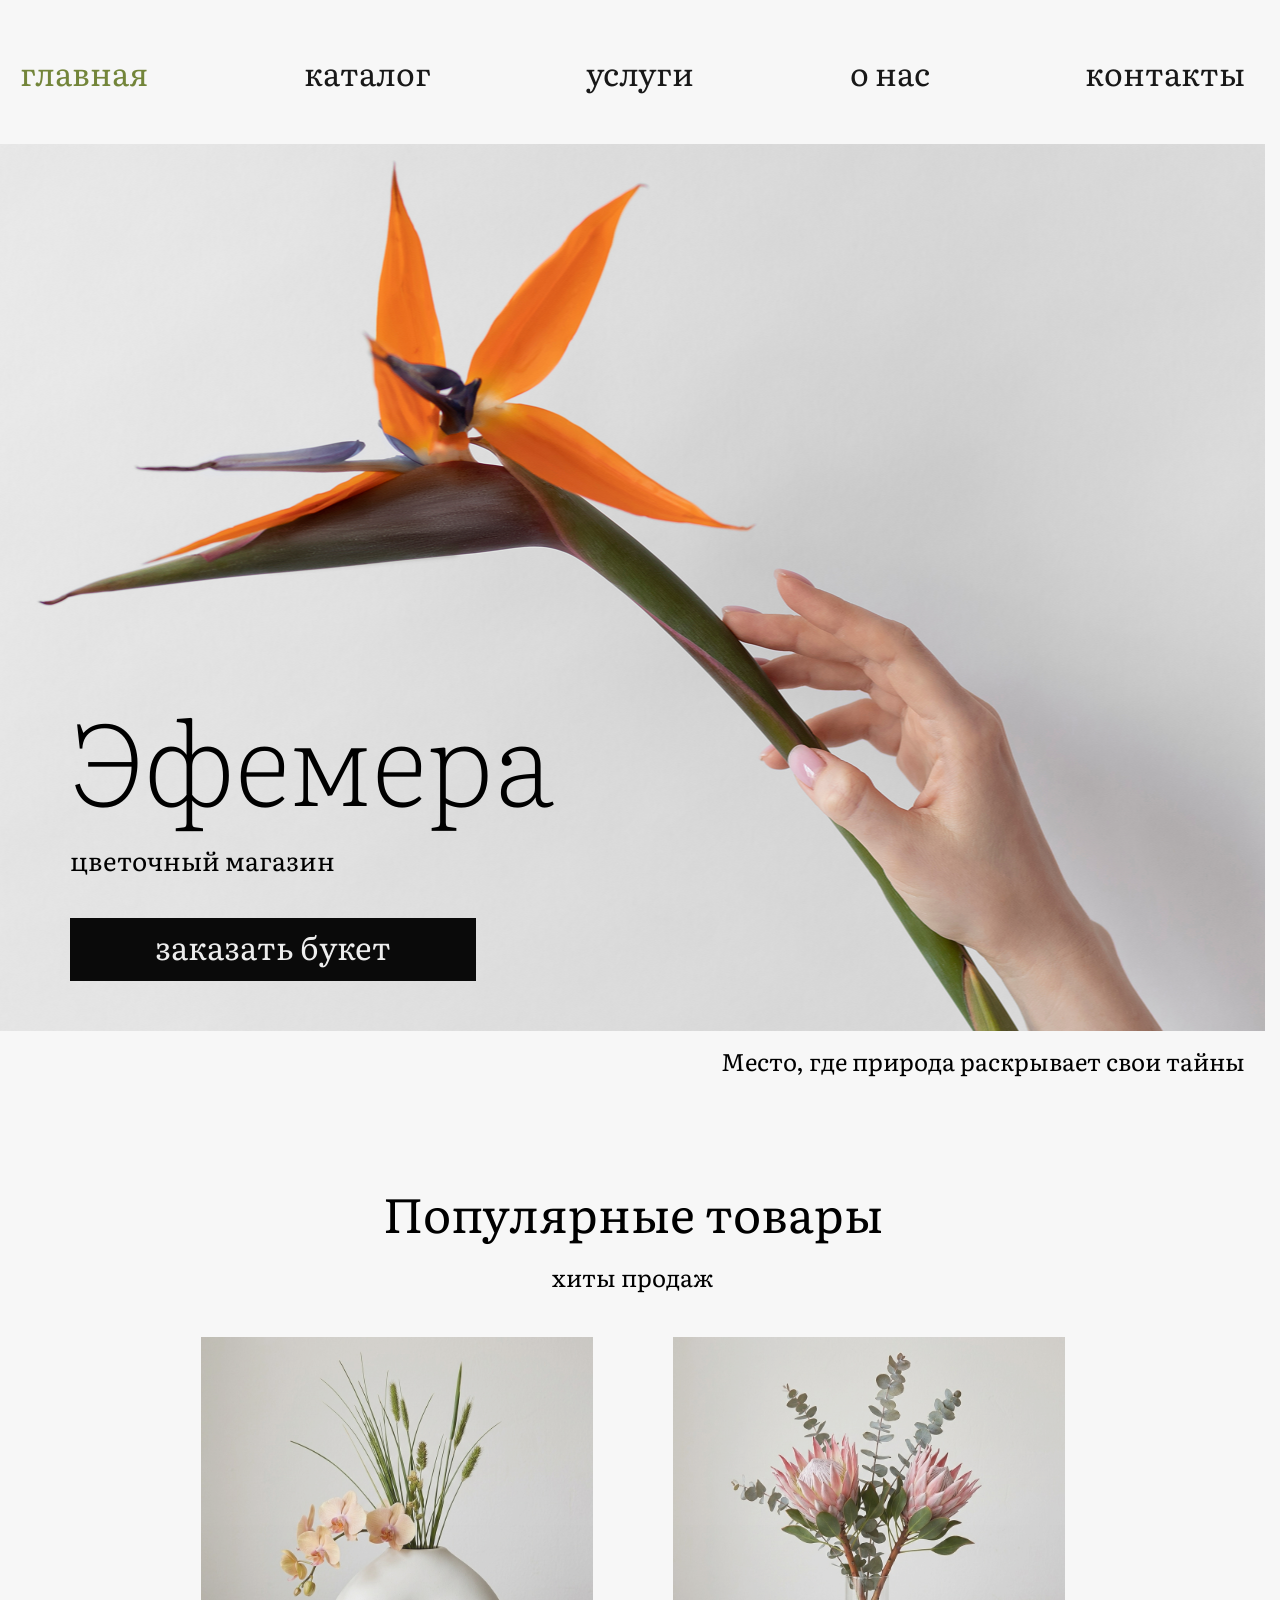
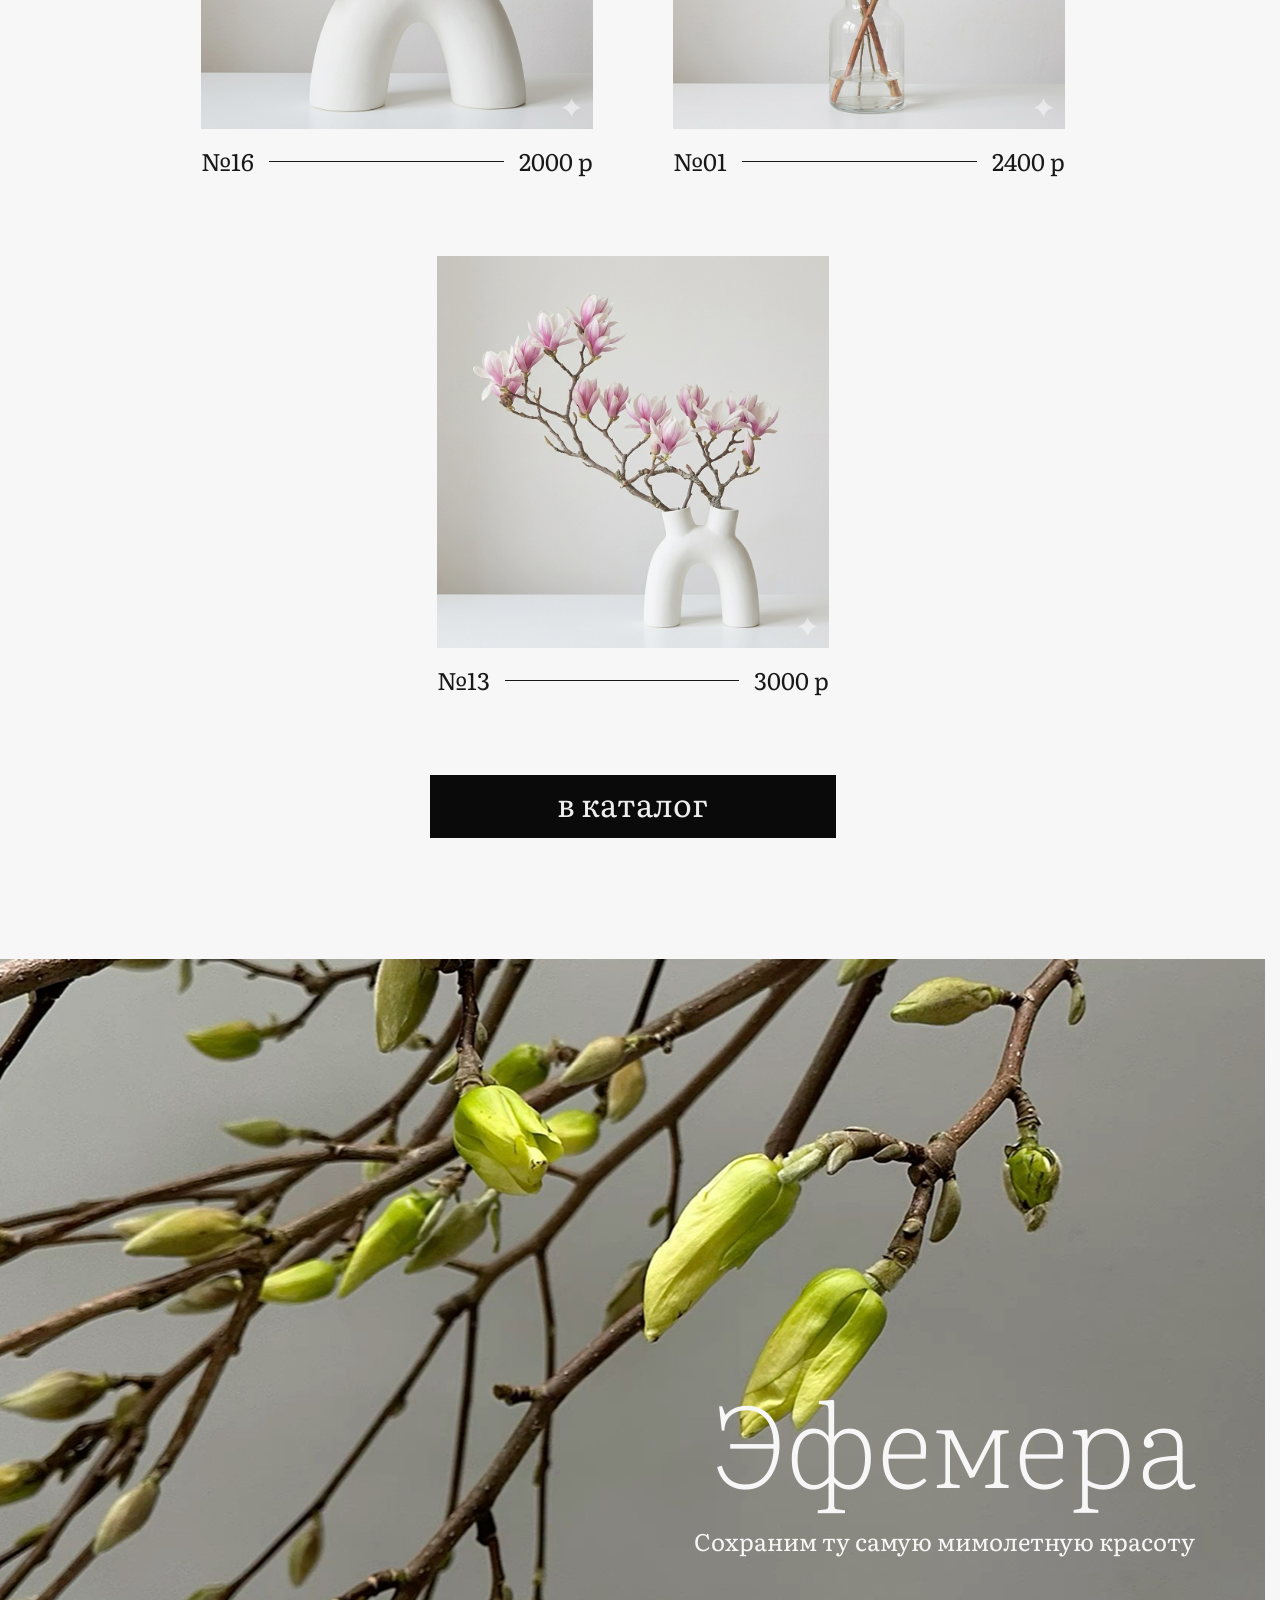
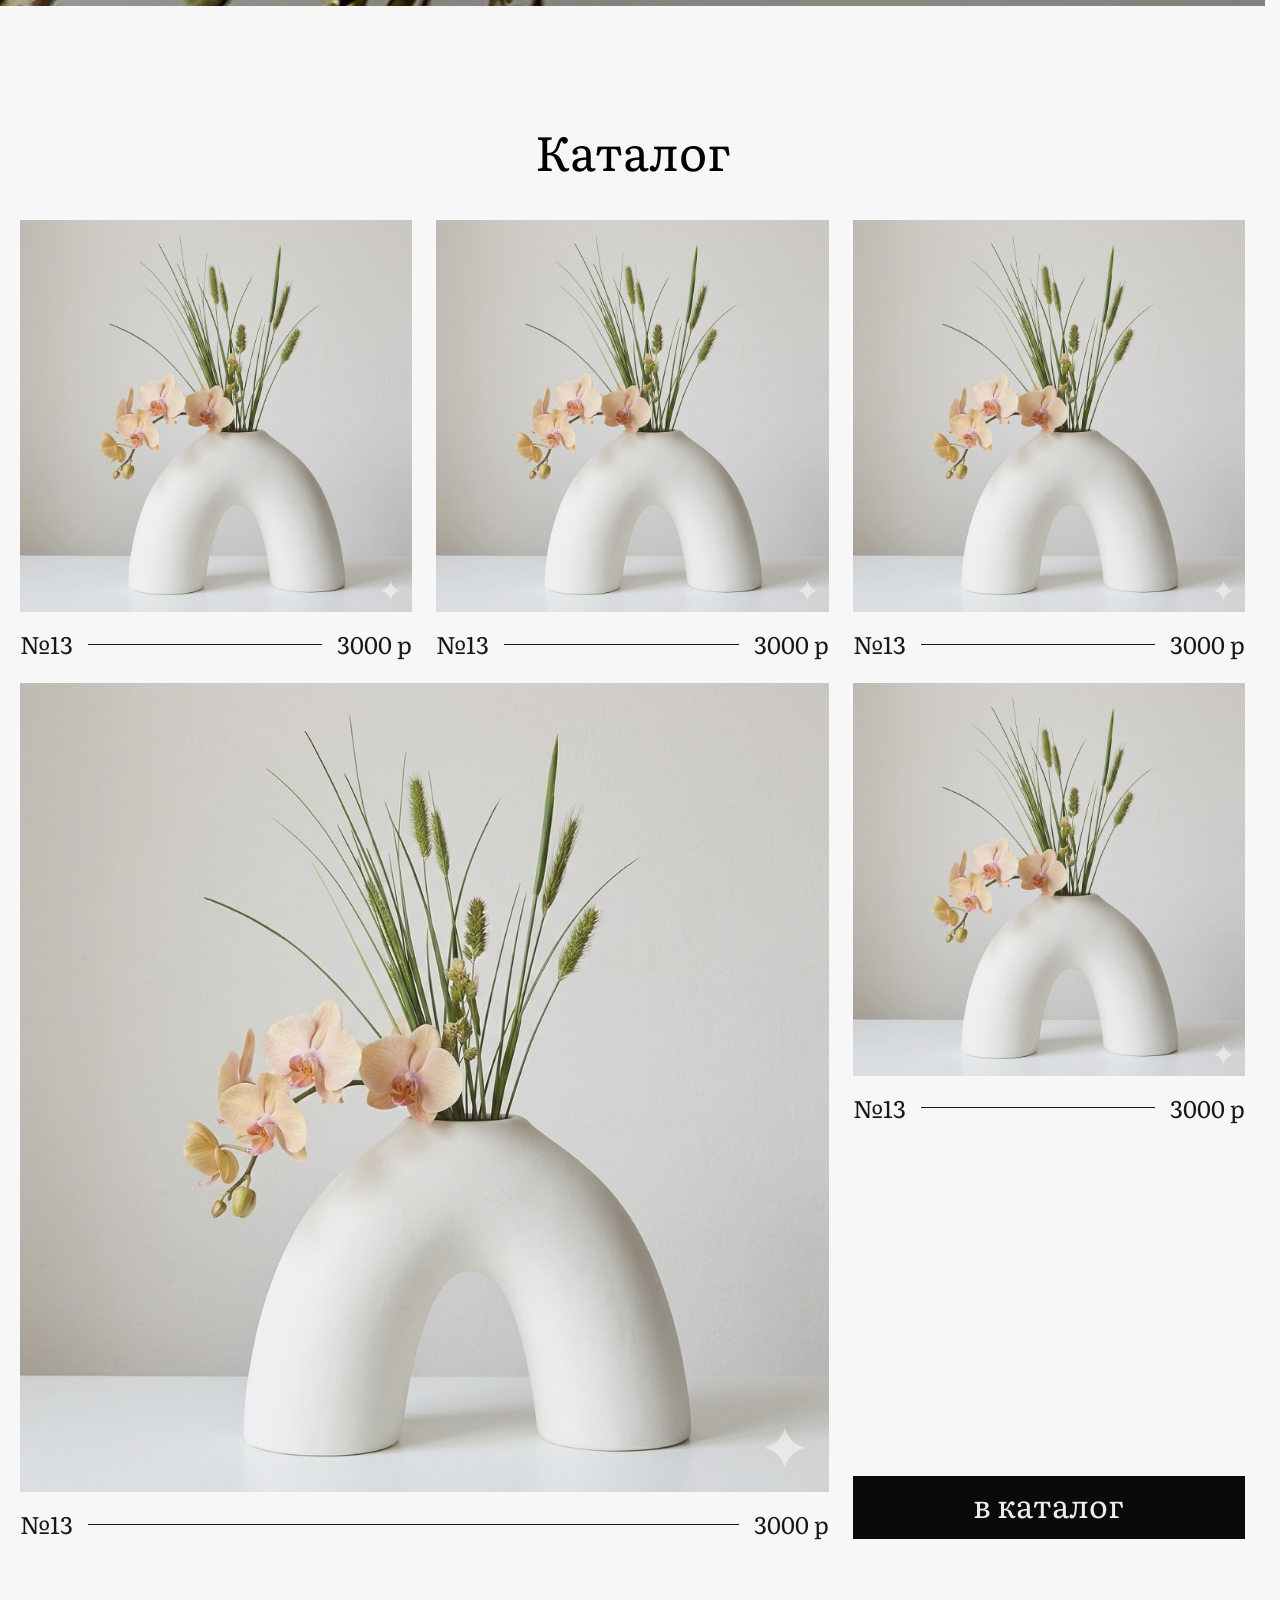
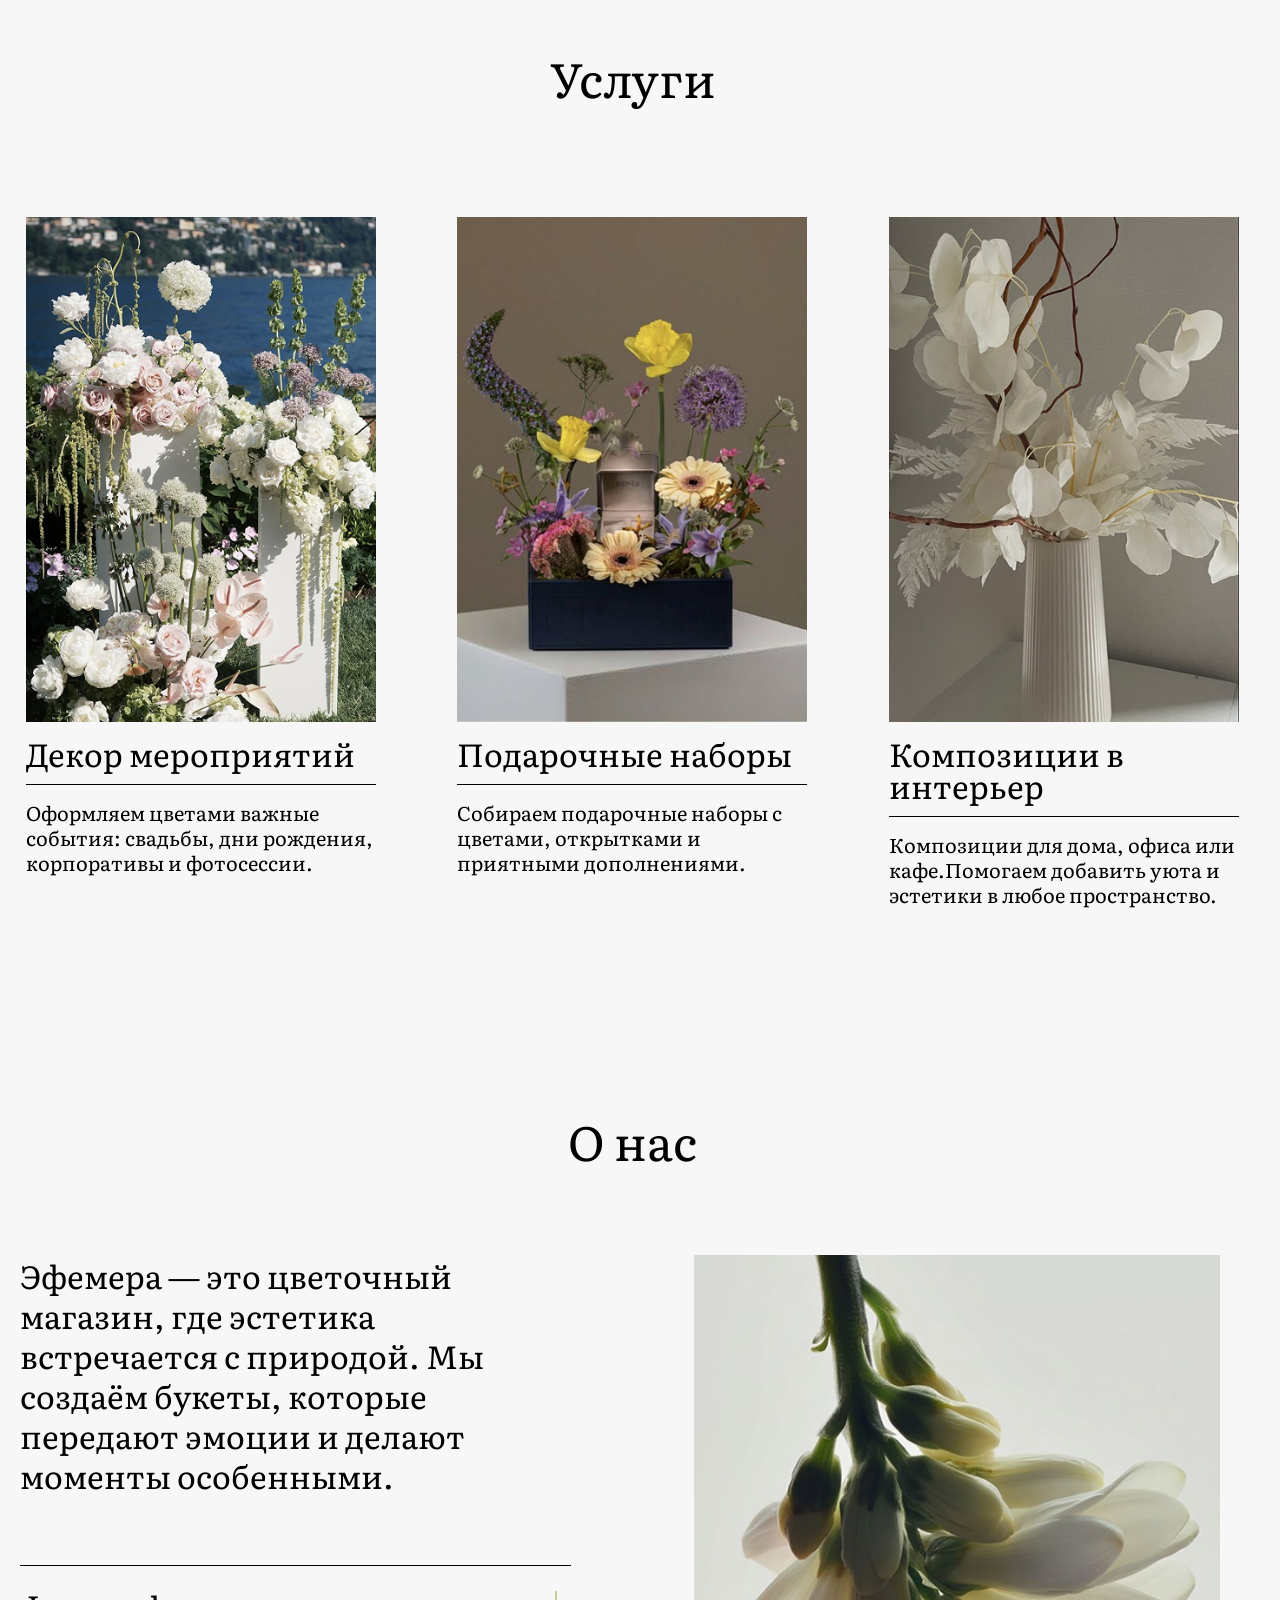
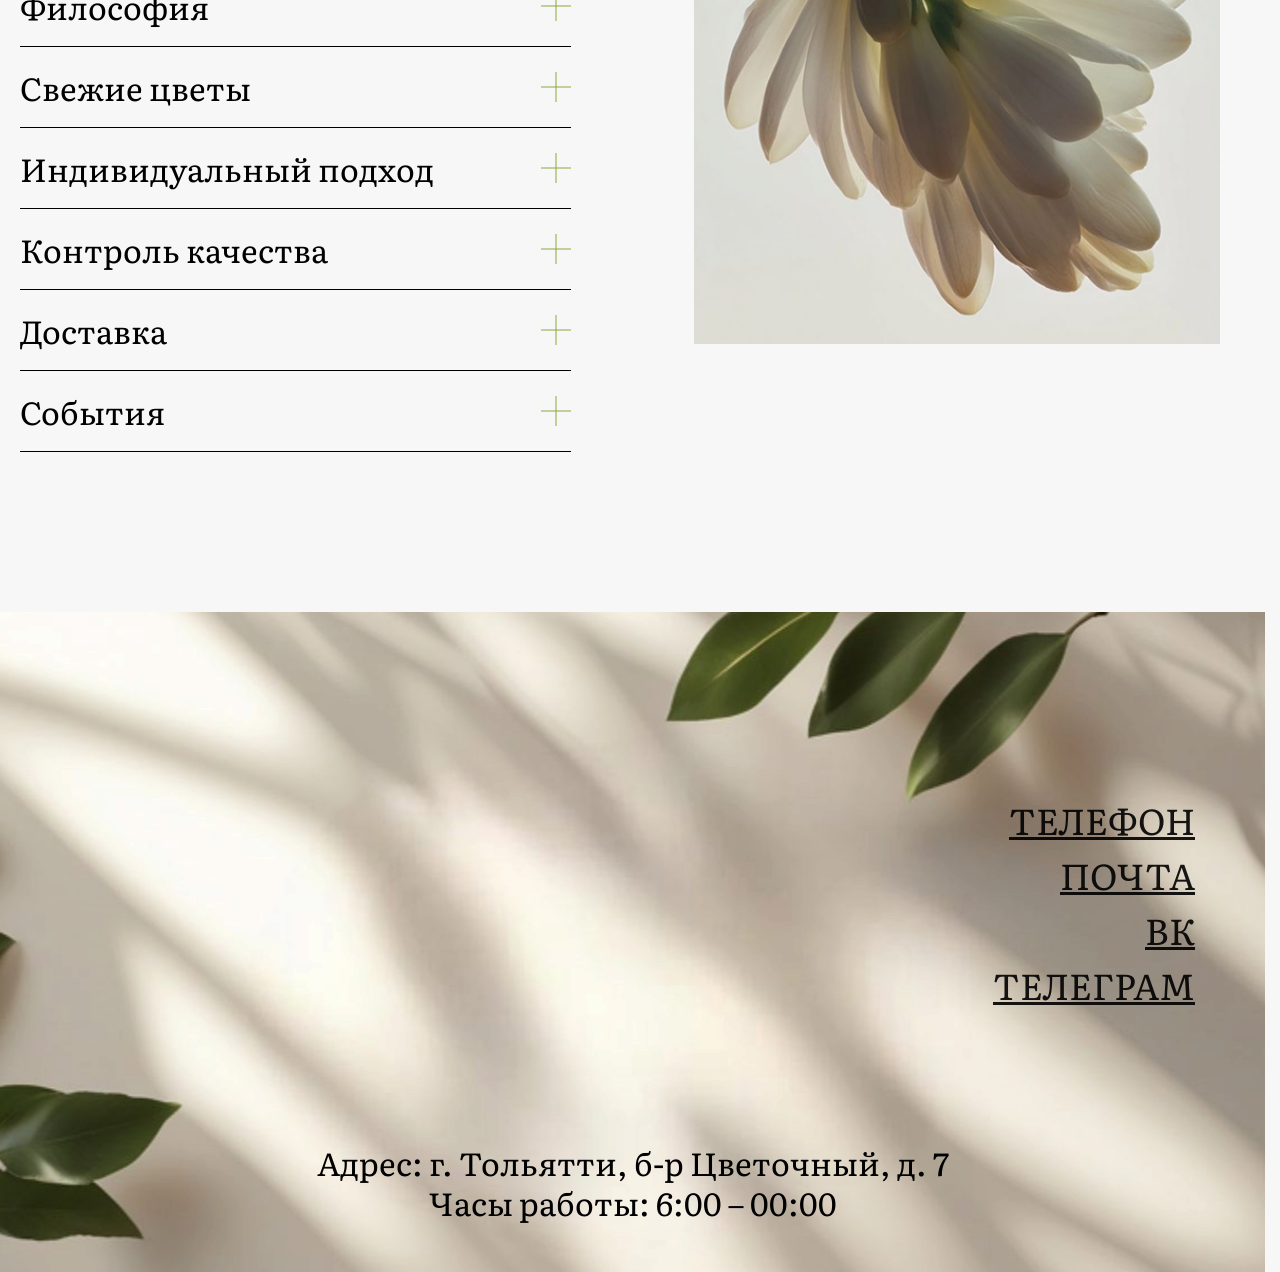
==== commit 9edeeded: "Final build #1" ====
--- a/index.html
+++ b/index.html
@@ -14,6 +14,7 @@
 		<link rel="icon" type="image/png" sizes="32x32" href="./img/flower.png" />
 		<link rel="icon" type="image/png" sizes="192x192" href="./img/flower.png" />
 		<link rel="apple-touch-icon" href="./img/flower.png" />
+		<link rel="stylesheet" href="./css/swiper-bundle.min.css" />
 		<link rel="stylesheet" href="./css/main.css" />
 	</head>
 	<body class="index">
@@ -30,10 +31,10 @@
 				<nav class="header__nav" id="headerNav">
 					<ul class="header__nav-list">
 						<li class="header__nav-item">
-							<a href="#" class="header__nav-link active"> главная </a>
+							<a href="#" class="header__nav-link active" aria-current="page"> главная </a>
 						</li>
 						<li class="header__nav-item">
-							<a href="./catalog.html" class="header__nav-link" aria-current="page"> каталог </a>
+							<a href="./catalog.html" class="header__nav-link"> каталог </a>
 						</li>
 						<li class="header__nav-item">
 							<a href="#services" class="header__nav-link"> услуги </a>
@@ -236,56 +237,59 @@
 							<h2>Услуги</h2>
 						</div>
 					</div>
-					<ul class="services__list">
-						<li class="services__item">
-							<article class="service-card">
-								<div class="service-card__img">
-									<img src="./img/servicesFirst.png" alt="Милая фотография букета цветов" />
-								</div>
-								<div class="service-card__descriptions">
-									<div class="service-card__title">
-										<h3>Декор мероприятий</h3>
-									</div>
-									<span class="service-card__line"></span>
-									<div class="service-card__specification">
-										<p>Оформляем цветами важные события: свадьбы, дни рождения, корпоративы и фотосессии.</p>
-									</div>
-								</div>
-							</article>
-						</li>
-						<li class="services__item">
-							<article class="service-card">
-								<div class="service-card__img">
-									<img src="./img/servicesSecond.png" alt="Милая фотография букета цветов" />
-								</div>
-								<div class="service-card__descriptions">
-									<div class="service-card__title">
-										<h3>Подарочные наборы</h3>
-									</div>
-									<span class="service-card__line"></span>
-									<div class="service-card__specification">
-										<p>Собираем подарочные наборы с цветами, открытками и приятными дополнениями.</p>
-									</div>
-								</div>
-							</article>
-						</li>
-						<li class="services__item">
-							<article class="service-card">
-								<div class="service-card__img">
-									<img src="./img/servicesThirth.png" alt="Милая фотография букета цветов" />
-								</div>
-								<div class="service-card__descriptions">
-									<div class="service-card__title">
-										<h3>Композиции в интерьер</h3>
-									</div>
-									<span class="service-card__line"></span>
-									<div class="service-card__specification">
-										<p>Композиции для дома, офиса или кафе.Помогаем добавить уюта и эстетики в любое пространство.</p>
-									</div>
-								</div>
-							</article>
-						</li>
-					</ul>
+					<div class="swiper services__slider">
+						<ul class="swiper-wrapper services__list">
+							<li class="swiper-slide services__item">
+								<article class="service-card">
+									<div class="service-card__img">
+										<img src="./img/servicesFirst.png" alt="Милая фотография букета цветов" />
+									</div>
+									<div class="service-card__descriptions">
+										<div class="service-card__title">
+											<h3>Декор мероприятий</h3>
+										</div>
+										<span class="service-card__line"></span>
+										<div class="service-card__specification">
+											<p>Оформляем цветами важные события: свадьбы, дни рождения, корпоративы и фотосессии.</p>
+										</div>
+									</div>
+								</article>
+							</li>
+							<li class="swiper-slide services__item">
+								<article class="service-card">
+									<div class="service-card__img">
+										<img src="./img/servicesSecond.png" alt="Милая фотография букета цветов" />
+									</div>
+									<div class="service-card__descriptions">
+										<div class="service-card__title">
+											<h3>Подарочные наборы</h3>
+										</div>
+										<span class="service-card__line"></span>
+										<div class="service-card__specification">
+											<p>Собираем подарочные наборы с цветами, открытками и приятными дополнениями.</p>
+										</div>
+									</div>
+								</article>
+							</li>
+							<li class="swiper-slide services__item">
+								<article class="service-card">
+									<div class="service-card__img">
+										<img src="./img/servicesThirth.png" alt="Милая фотография букета цветов" />
+									</div>
+									<div class="service-card__descriptions">
+										<div class="service-card__title">
+											<h3>Композиции в интерьер</h3>
+										</div>
+										<span class="service-card__line"></span>
+										<div class="service-card__specification">
+											<p>Композиции для дома, офиса или кафе.Помогаем добавить уюта и эстетики в любое пространство.</p>
+										</div>
+									</div>
+								</article>
+							</li>
+						</ul>
+						<div class="swiper-pagination services__pagination"></div>
+					</div>
 				</div>
 			</section>
 
@@ -397,7 +401,10 @@
 			</ul>
 
 			<address class="footer__info">
-				<p class="footer__text">Адрес: г. Тольятти, <br> б-р Цветочный, д. 7</p>
+				<p class="footer__text">
+					Адрес: г. Тольятти, <br />
+					б-р Цветочный, д. 7
+				</p>
 				<p class="footer__text">
 					Часы работы:
 					<time datetime="06:00">6:00</time> – <time datetime="00:00">00:00</time>
@@ -502,6 +509,7 @@
 				</div>
 			</div>
 		</div>
+		<script src="./js/swiper-bundle.min.js"></script>
 		<script src="./js/main.js"></script>
 	</body>
 </html>
--- a/css/main.css
+++ b/css/main.css
@@ -1 +1 @@
-*,::before,::after{-webkit-box-sizing:border-box;box-sizing:border-box;margin:0;padding:0}html{height:100%;scrollbar-gutter:stable;scroll-behavior:smooth}body{min-height:100%;line-height:1.25}:where(ul,ol){list-style:none}a{text-decoration:none;cursor:pointer;background-color:rgba(0,0,0,0)}a:where([class]){display:-webkit-inline-box;display:-ms-inline-flexbox;display:inline-flex}img,video{display:block;max-width:100%;height:auto}input,textarea,select,button,optgroup{font:inherit}button{-webkit-tap-highlight-color:rgba(0,0,0,0)}textarea{overflow:auto}:where([fill]:not([fill=none],[fill^=url])){fill:currentColor}:where([stroke]:not([stroke=none],[stroke^=url])){stroke:currentColor}svg *{-webkit-transition-property:fill,stroke;transition-property:fill,stroke}:where(table){border-collapse:collapse;border-color:currentColor}iframe{width:100%;height:100%;border:none;display:block}:where(address[class]){font-style:normal}fieldset{border:none}h1,h2,h3{margin-inline:auto;font-size:inherit;font-weight:inherit;margin:0;line-height:100%}@media(prefers-reduced-motion: reduce){*,::before,::after{-webkit-animation-duration:.01ms !important;animation-duration:.01ms !important;-webkit-animation-iteration-count:1 !important;animation-iteration-count:1 !important;-webkit-transition-duration:.01ms !important;transition-duration:.01ms !important;scroll-behavior:auto !important}}@font-face{font-family:"literata";src:url("../fonts/Literata-Regular.woff2");font-weight:400;font-style:normal;font-display:swap}@font-face{font-family:"literata";src:url("../fonts/Literata-ExtraLight.woff2");font-weight:200;font-style:normal;font-display:swap}.container{max-width:calc(var(--container-width) + var(--container-padding-x)*2);margin-inline:auto;padding-inline:var(--container-padding-x)}.visually-hidden{position:absolute !important;width:1px !important;height:1px !important;margin:-1px !important;border:0 !important;padding:0 !important;white-space:nowrap !important;clip-path:inset(100%) !important;clip:rect(0 0 0 0) !important;overflow:hidden !important}noscript{text-align:center;margin:10px;color:red;text-transform:uppercase;font-size:22px;padding-inline:30px}.uppercase{text-transform:uppercase}address{font-style:normal}:root{--color-light: #f7f7f7;--color-dark: #000;--main-font: 'literata', sans-serif;--container-width: 1600px;--container-padding-x: 20px}.modal-overlay{position:fixed;top:0;left:0;width:100%;height:100%;background:rgba(0,0,0,.7);display:none;-webkit-box-pack:center;-ms-flex-pack:center;justify-content:center;-webkit-box-align:center;-ms-flex-align:center;align-items:center;z-index:1000;backdrop-filter:blur(0px);opacity:0;-webkit-transition:opacity .4s ease,backdrop-filter .4s ease;transition:opacity .4s ease,backdrop-filter .4s ease}.modal-overlay.is-open{display:-webkit-box;display:-ms-flexbox;display:flex;opacity:1;backdrop-filter:blur(5px)}.modal-overlay.is-open .modal-content{-webkit-animation:slideInRight .8s cubic-bezier(0.25, 1, 0.5, 1) forwards;animation:slideInRight .8s cubic-bezier(0.25, 1, 0.5, 1) forwards}.modal-overlay.is-closing{display:-webkit-box;display:-ms-flexbox;display:flex;opacity:0;backdrop-filter:blur(0px)}.modal-overlay.is-closing .modal-content{-webkit-animation:slideOutLeft .4s cubic-bezier(0.25, 1, 0.5, 1) forwards;animation:slideOutLeft .4s cubic-bezier(0.25, 1, 0.5, 1) forwards}.modal-close{position:absolute;top:20px;right:20px;background:none;border:none;color:#666;font-size:1.875rem;cursor:pointer;line-height:1;-webkit-transition:color .3s;transition:color .3s;opacity:.9}.modal-close:hover{opacity:1}.cartModalClose{font-size:3.5rem;padding:8px 20px}.cartModalTitle{border-bottom:1px solid var(--color-dark);padding-bottom:40px;margin-bottom:0 !important}.cartModalTitle h2{font-weight:400;font-size:3rem}body{font-family:var(--main-font);color:var(--color-dark);background-color:var(--color-light)}body.is-locked{overflow:hidden}a{display:-webkit-inline-box;display:-ms-inline-flexbox;display:inline-flex;min-height:44px;-webkit-box-align:center;-ms-flex-align:center;align-items:center;color:var(--color-light);opacity:.9;-webkit-transition-duration:.2s;transition-duration:.2s}a:hover{opacity:1}.button{width:100%;max-width:406px;background-color:var(--color-dark);padding-block:15px;opacity:1;-webkit-filter:contrast(0.92);filter:contrast(0.92);display:-webkit-box;display:-ms-flexbox;display:flex;-webkit-box-orient:horizontal;-webkit-box-direction:normal;-ms-flex-direction:row;flex-direction:row;-webkit-box-pack:center;-ms-flex-pack:center;justify-content:center;-webkit-box-align:center;-ms-flex-align:center;align-items:center;gap:0;font-size:2rem}.button:hover{-webkit-filter:contrast(1);filter:contrast(1)}@media(max-width: 1024px){.button{max-width:380px;font-size:1.8rem}}@media(max-width: 768px){.button{max-width:320px;font-size:1.6rem}}@media(max-width: 576px){.button{max-width:260px;font-size:1.2rem}}@media(max-width: 500px){.button{max-width:240px;padding-block:12px}}.title{font-size:3rem;text-align:center}@media(max-width: 768px){.title{font-size:2rem}}@media(max-width: 576px){.title{font-size:1.7rem}}.header{margin-block:30px;position:sticky;top:0;background-color:color-mix(in srgb, var(--color-light) 80%, transparent);padding-block:20px;z-index:999}.header .header__nav-list{display:-webkit-box;display:-ms-flexbox;display:flex;-webkit-box-orient:horizontal;-webkit-box-direction:normal;-ms-flex-direction:row;flex-direction:row;-webkit-box-pack:justify;-ms-flex-pack:justify;justify-content:space-between;-webkit-box-align:center;-ms-flex-align:center;align-items:center;gap:25px}.header .header__nav-link{color:var(--color-dark);font-size:2rem}.header .header__nav-link:hover,.header .header__nav-link.active{color:#657926}@media(max-width: 576px){.header .header__nav-link{font-size:1.6rem}}.header__burger{display:none}@media(max-width: 900px){.header{margin-block:5px}.header::before{content:"";position:fixed;top:0;left:0;width:100vw;height:100vh;background-color:rgba(0,0,0,.5);z-index:2;opacity:0;pointer-events:none;-webkit-transition:.3s ease;transition:.3s ease}.header.is-open::before{opacity:1;pointer-events:auto}.header__container{display:-webkit-box;display:-ms-flexbox;display:flex;-webkit-box-pack:end;-ms-flex-pack:end;justify-content:flex-end}.header.is-open .header__nav{-webkit-transform:translateX(0);transform:translateX(0)}.header__nav{position:fixed;top:0;right:0;width:60vw;height:100vh;-webkit-transform:translateX(100%);transform:translateX(100%);z-index:3;background-color:var(--color-light);-webkit-transition:.3s ease;transition:.3s ease;padding:100px 40px}.header .header__nav-list{-webkit-box-orient:vertical;-webkit-box-direction:normal;-ms-flex-direction:column;flex-direction:column;-webkit-box-pack:start;-ms-flex-pack:start;justify-content:flex-start;-webkit-box-align:stretch;-ms-flex-align:stretch;align-items:stretch;gap:25px}.header__burger{display:-webkit-box;display:-ms-flexbox;display:flex;-webkit-box-orient:vertical;-webkit-box-direction:normal;-ms-flex-direction:column;flex-direction:column;gap:6px;background-color:inherit;border:none;z-index:10}.header__burger span{width:40px;height:3px;background-color:#8da73b;border-radius:7px;-webkit-transition:.3s ease;transition:.3s ease}.header.is-open .header__burger span:first-child{-webkit-transform:translateY(9px) rotate(45deg);transform:translateY(9px) rotate(45deg)}.header.is-open .header__burger span:nth-child(2){opacity:0}.header.is-open .header__burger span:last-child{-webkit-transform:translateY(-9px) rotate(-45deg);transform:translateY(-9px) rotate(-45deg)}}.hero__container{background-image:url(../img/heroFlower.png);background-size:cover;background-repeat:no-repeat;background-position:center;min-height:clamp(600px,100dvh,887px);display:-webkit-box;display:-ms-flexbox;display:flex;-webkit-box-orient:vertical;-webkit-box-direction:normal;-ms-flex-direction:column;flex-direction:column;-webkit-box-pack:end;-ms-flex-pack:end;justify-content:flex-end;-webkit-box-align:stretch;-ms-flex-align:stretch;align-items:stretch;gap:0;padding:50px 70px}@media(max-width: 1024px){.hero__container{min-height:clamp(450px,90dvh,650px);padding:30px 50px}}@media(max-width: 768px){.hero__container{padding:20px 30px;min-height:clamp(300px,65dvh,450px)}}@media(max-width: 500px){.hero__container{padding:15px 20px;min-height:clamp(180px,50dvh,330px)}}.hero__info{font-size:1.625rem}.hero__title{margin-bottom:15px;font-size:7.188rem;font-weight:200}.hero__button{margin-top:42px;padding-top:8px}.hero__sign{text-align:end;padding-top:15px;font-size:1.5rem}@media(max-width: 768px){.hero__title{font-size:clamp(2.8rem,8.5vw,7.188rem);line-height:1.1}.hero__info{font-size:1.4rem}.hero__button{margin-top:30px}.hero__sign{padding-top:10px;font-size:1.2rem}}@media(max-width: 576px){.hero__info{font-size:1.1rem}.hero__button{margin-top:15px}.hero__sign{padding-top:10px;font-size:1rem}}.popular-products{margin-top:113px;margin-bottom:121px}@media(max-width: 768px){.popular-products{margin-block:80px}}@media(max-width: 576px){.popular-products{margin-block:60px}}.popular-products__header{display:-webkit-box;display:-ms-flexbox;display:flex;-webkit-box-orient:vertical;-webkit-box-direction:normal;-ms-flex-direction:column;flex-direction:column;-webkit-box-pack:center;-ms-flex-pack:center;justify-content:center;-webkit-box-align:center;-ms-flex-align:center;align-items:center;gap:25px;margin-bottom:45px}.popular-products__description{font-size:1.5rem}.popular-products__list{display:-webkit-box;display:-ms-flexbox;display:flex;-webkit-box-orient:vertical;-webkit-box-direction:normal;-ms-flex-direction:flex;flex-direction:flex;-webkit-box-pack:center;-ms-flex-pack:center;justify-content:center;-webkit-box-align:center;-ms-flex-align:center;align-items:center;gap:80px;-ms-flex-wrap:wrap;flex-wrap:wrap}.popular-products .popular-product__link{display:-webkit-box;display:-ms-flexbox;display:flex;-webkit-box-orient:vertical;-webkit-box-direction:normal;-ms-flex-direction:column;flex-direction:column;-webkit-box-pack:start;-ms-flex-pack:start;justify-content:flex-start;-webkit-box-align:stretch;-ms-flex-align:stretch;align-items:stretch;gap:17px;max-width:392px}.popular-products .popular-product__info{color:var(--color-dark);font-size:1.5rem;display:-webkit-box;display:-ms-flexbox;display:flex;-webkit-box-orient:horizontal;-webkit-box-direction:normal;-ms-flex-direction:row;flex-direction:row;-webkit-box-pack:start;-ms-flex-pack:start;justify-content:flex-start;-webkit-box-align:center;-ms-flex-align:center;align-items:center;gap:15px}.popular-products .popular-product__line{-webkit-box-flex:1;-ms-flex-positive:1;flex-grow:1;height:1px;background-color:var(--color-dark)}@media(max-width: 768px){.popular-products .popular-product__link{max-width:300px}}@media(max-width: 576px){.popular-products .popular-product__link{max-width:250px}.popular-products .popular-product__info{font-size:1.2rem}}.popular-products__button{margin:0 auto;margin-top:80px;padding-top:8px}@media(max-width: 1024px){.popular-products__list{gap:40px}}@media(max-width: 768px){.popular-products__header{gap:15px;margin-bottom:25px}.popular-products__button{margin-top:40px}}@media(max-width: 576px){.popular-products__description{font-size:1.3rem}}.separator{background-image:url(../img/separator.png);background-size:cover;background-repeat:no-repeat;background-position:center;min-height:clamp(400px,80dvh,647px);display:-webkit-box;display:-ms-flexbox;display:flex;-webkit-box-orient:vertical;-webkit-box-direction:normal;-ms-flex-direction:column;flex-direction:column;-webkit-box-pack:end;-ms-flex-pack:end;justify-content:flex-end;-webkit-box-align:end;-ms-flex-align:end;align-items:flex-end;gap:0;padding:50px 70px;margin-bottom:121px}@media(max-width: 768px){.separator{min-height:clamp(280px,65dvh,450px);padding:20px 30px;margin-bottom:60px}}@media(max-width: 576px){.separator{min-height:clamp(230px,55dvh,330px);margin-bottom:50px}}.separator__title{margin-bottom:15px;font-size:7.188rem;font-weight:200;color:var(--color-light)}.separator__description{color:var(--color-light);font-size:1.5rem}@media(max-width: 768px){.separator__title{font-size:clamp(3rem,10vw,7.188rem);line-height:1.1}.separator__description{font-size:1.2rem}}@media(max-width: 576px){.separator__title{font-size:clamp(2.8rem,8.5vw,7.188rem);line-height:1.1}.separator__description{font-size:1rem}}.preview-catalog{margin-bottom:115px}@media(max-width: 768px){.preview-catalog{margin-bottom:80px}}@media(max-width: 576px){.preview-catalog{margin-bottom:60px}}.preview-catalog__header{margin-bottom:45px}.preview-catalog .catalog-grid{display:grid;grid-template-columns:repeat(3, 1fr);gap:24px}@media(max-width: 768px){.preview-catalog .catalog-grid{grid-template-columns:repeat(2, 1fr)}}@media(max-width: 500px){.preview-catalog .catalog-grid{grid-template-columns:repeat(1, 1fr)}}.preview-catalog .grid-item{display:-webkit-box;display:-ms-flexbox;display:flex;-webkit-box-orient:vertical;-webkit-box-direction:normal;-ms-flex-direction:column;flex-direction:column}.preview-catalog .grid-item--large{grid-column:span 2}@media(max-width: 768px){.preview-catalog .grid-item--large{grid-column:span 1}}@media(max-width: 576px){.preview-catalog .grid-item--large{display:none}}.preview-catalog .action-column{display:-webkit-box;display:-ms-flexbox;display:flex;-webkit-box-orient:vertical;-webkit-box-direction:normal;-ms-flex-direction:column;flex-direction:column;-webkit-box-pack:justify;-ms-flex-pack:justify;justify-content:space-between;-webkit-box-align:stretch;-ms-flex-align:stretch;align-items:stretch;gap:25px}@media(max-width: 768px){.preview-catalog .action-column{grid-column:span 2}}@media(max-width: 576px){.preview-catalog .action-column{grid-column:span 1}}.preview-catalog .product-card__link{display:-webkit-box;display:-ms-flexbox;display:flex;-webkit-box-orient:vertical;-webkit-box-direction:normal;-ms-flex-direction:column;flex-direction:column;-webkit-box-pack:start;-ms-flex-pack:start;justify-content:flex-start;-webkit-box-align:stretch;-ms-flex-align:stretch;align-items:stretch;gap:17px;color:inherit}.preview-catalog .product-card__img{overflow:hidden}.preview-catalog .product-card__info{color:var(--color-dark);font-size:1.5rem;display:-webkit-box;display:-ms-flexbox;display:flex;-webkit-box-orient:horizontal;-webkit-box-direction:normal;-ms-flex-direction:row;flex-direction:row;-webkit-box-pack:start;-ms-flex-pack:start;justify-content:flex-start;-webkit-box-align:center;-ms-flex-align:center;align-items:center;gap:15px}.preview-catalog .product-card__line{-webkit-box-flex:1;-ms-flex-positive:1;flex-grow:1;height:1px;background-color:var(--color-dark)}@media(max-width: 576px){.preview-catalog .product-card__link{max-width:300px;margin:0 auto}.preview-catalog .product-card__info{font-size:1.2rem}}.preview-catalog__button{margin:0 auto;padding-top:8px}@media(max-width: 768px){.preview-catalog__header{margin-bottom:20px}}.services{margin-bottom:160px}@media(max-width: 768px){.services{margin-bottom:80px}}@media(max-width: 576px){.services{margin-bottom:60px}}.services__header{margin-bottom:115px}.services__list{display:-webkit-box;display:-ms-flexbox;display:flex;-webkit-box-orient:vertical;-webkit-box-direction:normal;-ms-flex-direction:flex;flex-direction:flex;-webkit-box-pack:center;-ms-flex-pack:center;justify-content:center;-webkit-box-align:center;-ms-flex-align:center;align-items:center;gap:70px;-ms-flex-wrap:wrap;flex-wrap:wrap}@media(max-width: 1024px){.services__list{gap:40px}}.services__item{max-width:403px;margin:0 auto}@media(max-width: 576px){.services__item{max-width:300px}}.services .service-card__img{margin-bottom:15px;overflow:hidden}.services .service-card__descriptions{display:-webkit-box;display:-ms-flexbox;display:flex;-webkit-box-orient:vertical;-webkit-box-direction:normal;-ms-flex-direction:column;flex-direction:column;-webkit-box-pack:start;-ms-flex-pack:start;justify-content:flex-start;-webkit-box-align:stretch;-ms-flex-align:stretch;align-items:stretch;gap:15px}.services .service-card__title{font-size:2rem}.services .service-card__line{-webkit-box-flex:1;-ms-flex-positive:1;flex-grow:1;height:1px;background-color:var(--color-dark)}.services .service-card__specification{font-size:1.25rem}@media(max-width: 768px){.services .service-card__descriptions{gap:10px}.services .service-card__title{font-size:1.5rem}.services .service-card__specification{font-size:1.1rem}.services .service-card__header{margin-bottom:30px}.services .service-card__img{aspect-ratio:6/7}.services .service-card__img img{-o-object-position:0px -50px;object-position:0px -50px}}@media(max-width: 768px){.services__header{margin-bottom:30px}.services__list{gap:25px}}.about{margin-bottom:160px}.about__header{margin-bottom:90px}.about__body{display:-webkit-box;display:-ms-flexbox;display:flex;-webkit-box-orient:horizontal;-webkit-box-direction:normal;-ms-flex-direction:row;flex-direction:row;-webkit-box-pack:justify;-ms-flex-pack:justify;justify-content:space-between;-webkit-box-align:start;-ms-flex-align:start;align-items:flex-start;gap:25px;min-height:600px}.about__content{width:45%}.about__media{width:45%}.about__img{width:100%;aspect-ratio:4/5;overflow:hidden}.about__img img{-o-object-fit:cover;object-fit:cover}.about__description{font-size:2rem;margin-bottom:70px}.about .faq{width:100%}.about .faq__item{border-bottom:1px solid var(--color-dark)}.about .faq__item:first-child{border-top:1px solid var(--color-dark)}.about .faq__header{display:-webkit-box;display:-ms-flexbox;display:flex;-webkit-box-orient:horizontal;-webkit-box-direction:normal;-ms-flex-direction:row;flex-direction:row;-webkit-box-pack:justify;-ms-flex-pack:justify;justify-content:space-between;-webkit-box-align:center;-ms-flex-align:center;align-items:center;gap:0;padding:20px 0;cursor:pointer;font-size:2rem}.about .faq__trigger{display:-webkit-box;display:-ms-flexbox;display:flex;-webkit-box-align:center;-ms-flex-align:center;align-items:center;-webkit-box-pack:justify;-ms-flex-pack:justify;justify-content:space-between;width:100%;background:none;border:none;font:inherit;color:inherit;text-align:left;cursor:pointer;-webkit-appearance:none;-moz-appearance:none;appearance:none}.about .faq__trigger:focus-visible{outline:2px solid var(--color-dark);outline-offset:4px}.about .faq__icon{position:relative;width:30px;height:30px;-ms-flex-negative:0;flex-shrink:0;-webkit-transition:-webkit-transform .3s ease;transition:-webkit-transform .3s ease;transition:transform .3s ease;transition:transform .3s ease, -webkit-transform .3s ease}.about .faq__icon::before{content:"";position:absolute;top:50%;left:0;width:100%;height:1px;background-color:#8da73b;-webkit-transform:translateY(-50%);transform:translateY(-50%)}.about .faq__icon::after{content:"";position:absolute;top:0;left:50%;width:1px;height:100%;background-color:#8da73b;-webkit-transform:translateX(-50%);transform:translateX(-50%)}.about .faq__content{display:grid;grid-template-rows:0fr;-webkit-transition:grid-template-rows .3s ease;transition:grid-template-rows .3s ease;transition:grid-template-rows .3s ease, -ms-grid-rows .3s ease}.about .faq__text{overflow:hidden;padding-bottom:0;-webkit-transition:padding .3s ease;transition:padding .3s ease;font-size:2rem}.about .faq__item.is-active .faq__content{grid-template-rows:1fr}.about .faq__item.is-active .faq__text{padding-block:30px}.about .faq__item.is-active .faq__icon{-webkit-transform:rotate(45deg);transform:rotate(45deg)}@media(max-width: 768px){.about .faq__header{padding-block:15px}.about .faq__trigger{font-size:1.5rem}.about .faq__text{font-size:1.2rem}.about .faq__item.is-active .faq__text{padding-block:15px}}@media(max-width: 576px){.about .faq__trigger{font-size:1.3rem}.about .faq__text{font-size:1.1rem}}.about__img,.about img{height:100%}@media(max-width: 1024px){.about__media{display:none}.about__content{width:100%}.about__body{-webkit-box-pack:center;-ms-flex-pack:center;justify-content:center}}@media(max-width: 768px){.about{margin-bottom:45px}.about__header{margin-bottom:25px}.about__description{font-size:1.4rem;text-align:center;margin-bottom:30px}}@media(max-width: 576px){.about__description{font-size:1.3rem}}.footer{background-image:url(../img/footerPng.png);background-size:cover;background-repeat:no-repeat;background-position:center;min-height:clamp(500px,75dvh,660px);display:-webkit-box;display:-ms-flexbox;display:flex;-webkit-box-orient:vertical;-webkit-box-direction:normal;-ms-flex-direction:column;flex-direction:column;-webkit-box-pack:end;-ms-flex-pack:end;justify-content:flex-end;-webkit-box-align:stretch;-ms-flex-align:stretch;align-items:stretch;gap:0;padding:50px 70px}.footer br{display:none}.footer__socials{margin-left:auto;margin-top:auto;margin-bottom:auto;display:-webkit-box;display:-ms-flexbox;display:flex;-webkit-box-orient:vertical;-webkit-box-direction:normal;-ms-flex-direction:column;flex-direction:column;-webkit-box-pack:start;-ms-flex-pack:start;justify-content:flex-start;-webkit-box-align:end;-ms-flex-align:end;align-items:flex-end;gap:10px}.footer__social-link{font-size:2.25rem;text-decoration:underline;color:var(--color-dark)}.footer__info{text-align:center;font-size:2rem}@media(max-width: 1024px){.footer{min-height:clamp(400px,65dvh,600px);padding:30px 40px}.footer__social-link{font-size:1.75rem}.footer__info{font-size:1.4rem}}@media(max-width: 576px){.footer{min-height:clamp(270px,50dvh,400px);padding:15px 20px}.footer br{display:block}.footer__socials{gap:0}.footer__social-link{font-size:1.3rem}.footer__info{font-size:1.1rem}}.catalog-page .header{padding-bottom:40px;margin-top:20px;margin-bottom:0;border-bottom:1px solid var(--color-dark)}.filter{margin-block:50px}.filter__list{display:-webkit-box;display:-ms-flexbox;display:flex;gap:45px}.filter__btn{background:none;border:none;font-size:1.125rem;cursor:pointer;padding:5px;opacity:.9;-webkit-transition:.3s ease;transition:.3s ease;font-size:2rem;position:relative}.filter__btn.active{color:#71862a}.filter__btn.active::after{position:absolute;width:100%;height:2px;left:0;bottom:-5px;background-color:#8da73b;content:""}.filter__btn:hover{opacity:1}.catalog{padding:60px 0}.catalog__title{text-align:start}.catalog__grid{display:grid;grid-template-columns:repeat(3, 1fr);grid-auto-flow:dense;gap:50px}.catalog__item{grid-column:span 1;grid-row:span 1}.catalog__item:nth-child(4n+1){grid-column:span 2;grid-row:span 2}.catalog__item.is-hidden{display:none}.catalog-card{height:100%}.catalog-card__link{height:100%;text-decoration:none;color:inherit;display:-webkit-box;display:-ms-flexbox;display:flex;-webkit-box-orient:vertical;-webkit-box-direction:normal;-ms-flex-direction:column;flex-direction:column;-webkit-box-pack:start;-ms-flex-pack:start;justify-content:flex-start;-webkit-box-align:stretch;-ms-flex-align:stretch;align-items:stretch;gap:17px}.catalog-card__img{margin-bottom:15px;overflow:hidden;height:100%}.catalog-card__img img{height:100%;width:100%}.catalog-card__info{color:var(--color-dark);font-size:1.5rem;display:-webkit-box;display:-ms-flexbox;display:flex;-webkit-box-orient:horizontal;-webkit-box-direction:normal;-ms-flex-direction:row;flex-direction:row;-webkit-box-pack:start;-ms-flex-pack:start;justify-content:flex-start;-webkit-box-align:center;-ms-flex-align:center;align-items:center;gap:15px}.catalog-card__line{-webkit-box-flex:1;-ms-flex-positive:1;flex-grow:1;height:1px;background-color:var(--color-dark)}.modal-content{background:var(--color-light);color:var(--color-dark);padding:40px;width:90%;max-width:450px;position:relative;-webkit-box-shadow:0 10px 30px rgba(0,0,0,.5);box-shadow:0 10px 30px rgba(0,0,0,.5);border:1px solid #333}.modal-content .modal-title{margin-bottom:15px;font-size:2rem;font-weight:600}.modal-content .modal-subtitle{font-size:1.25rem;color:#aaa;margin-bottom:20px}.modal-content .modal-actions{display:-webkit-box;display:-ms-flexbox;display:flex;-webkit-box-orient:vertical;-webkit-box-direction:normal;-ms-flex-direction:column;flex-direction:column;gap:12px;margin-top:25px}.modal-content .modal-actions .modal-btn{display:-webkit-box;display:-ms-flexbox;display:flex;-webkit-box-align:center;-ms-flex-align:center;align-items:center;padding:15px 20px;background:var(--color-dark);color:#fff;text-decoration:none;-webkit-transition:all .3s;transition:all .3s;border:1px solid rgba(0,0,0,0)}.modal-content .modal-actions .modal-btn:hover{border-color:#555}.modal-content .modal-actions .modal-btn .icon{margin-right:15px;font-size:1.25rem;display:-webkit-box;display:-ms-flexbox;display:flex;-webkit-box-align:center;-ms-flex-align:center;align-items:center}.modal-content .modal-decor{position:absolute;width:100px;height:100px;pointer-events:none;background-size:contain;background-repeat:no-repeat;z-index:5}.modal-content .modal-decor--left{top:-50px;left:-45px;background-image:url("../img/modalFlower.png");-webkit-transform:rotate(-30deg);transform:rotate(-30deg)}.modal-content .modal-decor--right{top:-50px;right:-45px;background-image:url("../img/modalFlower.png")}@-webkit-keyframes slideInRight{from{-webkit-transform:translateX(150vw);transform:translateX(150vw)}to{-webkit-transform:translateX(0);transform:translateX(0)}}@keyframes slideInRight{from{-webkit-transform:translateX(150vw);transform:translateX(150vw)}to{-webkit-transform:translateX(0);transform:translateX(0)}}@-webkit-keyframes slideOutLeft{from{-webkit-transform:translateX(0);transform:translateX(0)}to{-webkit-transform:translateX(-150vw);transform:translateX(-150vw)}}@keyframes slideOutLeft{from{-webkit-transform:translateX(0);transform:translateX(0)}to{-webkit-transform:translateX(-150vw);transform:translateX(-150vw)}}.modal-content--cart{max-width:1200px;border-radius:0;padding:30px 40px}.modal-content--cart .cart-body{display:-webkit-box;display:-ms-flexbox;display:flex;-webkit-box-orient:horizontal;-webkit-box-direction:normal;-ms-flex-direction:row;flex-direction:row;-webkit-box-pack:justify;-ms-flex-pack:justify;justify-content:space-between;-webkit-box-align:start;-ms-flex-align:start;align-items:flex-start;gap:40px;margin-top:50px}.modal-content--cart .cart-body__info{display:-webkit-box;display:-ms-flexbox;display:flex;-webkit-box-orient:vertical;-webkit-box-direction:normal;-ms-flex-direction:column;flex-direction:column;-webkit-box-pack:start;-ms-flex-pack:start;justify-content:flex-start;-webkit-box-align:stretch;-ms-flex-align:stretch;align-items:stretch;gap:20px;-webkit-box-flex:1;-ms-flex:1;flex:1}.modal-content--cart .cart-body__form{-webkit-box-flex:1;-ms-flex:1;flex:1}.modal-content--cart .cart-form{display:-webkit-box;display:-ms-flexbox;display:flex;-webkit-box-orient:vertical;-webkit-box-direction:normal;-ms-flex-direction:column;flex-direction:column;-webkit-box-pack:start;-ms-flex-pack:start;justify-content:flex-start;-webkit-box-align:stretch;-ms-flex-align:stretch;align-items:stretch;gap:20px}.modal-content--cart .cart-form input{border:none;border-bottom:1px solid var(--color-dark);background:rgba(0,0,0,0);font-size:1.25rem;padding:15px 0;outline:none;width:100%}.modal-content--cart .cart-form input:focus{border-bottom-color:#8da73b}.modal-content--cart .cart-form label{font-size:1.25rem}.modal-content--cart .cart-form select{-webkit-appearance:none;-moz-appearance:none;appearance:none;outline:none;border:2px solid var(--color-dark);padding:15px;cursor:pointer;font-family:inherit;font-size:1.25rem;background-image:url("data:image/svg+xml,%3Csvg width='16' height='10' viewBox='0 0 16 10' fill='none' xmlns='http://www.w3.org/2000/svg'%3E%3Cpath d='M1 1L8 8L15 1' stroke='%23000' stroke-width='2'/%3E%3C/svg%3E");background-repeat:no-repeat;background-position:right 15px center;background-size:16px 10px}.modal-content--cart .cart-form select:focus{-webkit-box-shadow:inset 3px 3px 7px #bebebe;box-shadow:inset 3px 3px 7px #bebebe;border-radius:0}.modal-content--cart .cart-footer{display:-webkit-box;display:-ms-flexbox;display:flex;-webkit-box-orient:vertical;-webkit-box-direction:normal;-ms-flex-direction:flex;flex-direction:flex;-webkit-box-pack:center;-ms-flex-pack:center;justify-content:center;-webkit-box-align:stretch;-ms-flex-align:stretch;align-items:stretch;gap:0;margin-top:60px}.modal-content--cart .cart-footer button{color:var(--color-light);border:2px solid var(--color-light)}.modal-content--cart .cart-footer button:active{background-color:var(--color-light);color:var(--color-dark);border-color:var(--color-dark);-webkit-transform:scale(0.97);transform:scale(0.97)}+*,::before,::after{-webkit-box-sizing:border-box;box-sizing:border-box;margin:0;padding:0}html{height:100%;scrollbar-gutter:stable;scroll-behavior:smooth}body{min-height:100%;line-height:1.25}:where(ul,ol){list-style:none}a{text-decoration:none;cursor:pointer;background-color:rgba(0,0,0,0)}a:where([class]){display:-webkit-inline-box;display:-ms-inline-flexbox;display:inline-flex}img,video{display:block;max-width:100%;height:auto}input,textarea,select,button,optgroup{font:inherit}button{-webkit-tap-highlight-color:rgba(0,0,0,0)}textarea{overflow:auto}:where([fill]:not([fill=none],[fill^=url])){fill:currentColor}:where([stroke]:not([stroke=none],[stroke^=url])){stroke:currentColor}svg *{-webkit-transition-property:fill,stroke;transition-property:fill,stroke}:where(table){border-collapse:collapse;border-color:currentColor}iframe{width:100%;height:100%;border:none;display:block}:where(address[class]){font-style:normal}fieldset{border:none}h1,h2,h3{margin-inline:auto;font-size:inherit;font-weight:inherit;margin:0;line-height:100%}@media(prefers-reduced-motion: reduce){*,::before,::after{-webkit-animation-duration:.01ms !important;animation-duration:.01ms !important;-webkit-animation-iteration-count:1 !important;animation-iteration-count:1 !important;-webkit-transition-duration:.01ms !important;transition-duration:.01ms !important;scroll-behavior:auto !important}}@font-face{font-family:"literata";src:url("../fonts/Literata-Regular.woff2");font-weight:400;font-style:normal;font-display:swap}@font-face{font-family:"literata";src:url("../fonts/Literata-ExtraLight.woff2");font-weight:200;font-style:normal;font-display:swap}.container{max-width:calc(var(--container-width) + var(--container-padding-x)*2);margin-inline:auto;padding-inline:var(--container-padding-x)}.visually-hidden{position:absolute !important;width:1px !important;height:1px !important;margin:-1px !important;border:0 !important;padding:0 !important;white-space:nowrap !important;clip-path:inset(100%) !important;clip:rect(0 0 0 0) !important;overflow:hidden !important}noscript{text-align:center;margin:10px;color:red;text-transform:uppercase;font-size:22px;padding-inline:30px}.uppercase{text-transform:uppercase}address{font-style:normal}:root{--color-light: #f7f7f7;--color-dark: #000;--main-font: 'literata', sans-serif;--container-width: 1600px;--container-padding-x: 20px}.modal-overlay{position:fixed;top:0;left:0;width:100%;height:100%;background:rgba(0,0,0,.7);display:none;-webkit-box-pack:center;-ms-flex-pack:center;justify-content:center;-webkit-box-align:center;-ms-flex-align:center;align-items:center;z-index:1000;backdrop-filter:blur(0px);opacity:0;-webkit-transition:opacity .4s ease,backdrop-filter .4s ease;transition:opacity .4s ease,backdrop-filter .4s ease}.modal-overlay.is-open{display:-webkit-box;display:-ms-flexbox;display:flex;opacity:1;backdrop-filter:blur(5px)}.modal-overlay.is-open .modal-content{-webkit-animation:slideInRight .8s cubic-bezier(0.25, 1, 0.5, 1) forwards;animation:slideInRight .8s cubic-bezier(0.25, 1, 0.5, 1) forwards}.modal-overlay.is-closing{display:-webkit-box;display:-ms-flexbox;display:flex;opacity:0;backdrop-filter:blur(0px)}.modal-overlay.is-closing .modal-content{-webkit-animation:slideOutLeft .4s cubic-bezier(0.25, 1, 0.5, 1) forwards;animation:slideOutLeft .4s cubic-bezier(0.25, 1, 0.5, 1) forwards}.modal-close{position:absolute;top:20px;right:20px;background:none;border:none;color:#666;font-size:1.875rem;cursor:pointer;line-height:1;-webkit-transition:color .3s;transition:color .3s;opacity:.9}.modal-close:hover{opacity:1}.cartModalClose{font-size:3.5rem;padding:8px 20px}@media(max-width: 576px){.cartModalClose{padding:0}}.cartModalTitle{border-bottom:1px solid var(--color-dark);padding-bottom:40px;margin-bottom:0 !important}.cartModalTitle h2{font-weight:400;font-size:3rem}@media(max-width: 576px){.cartModalTitle{padding-bottom:20px}.cartModalTitle h2{font-size:1.8rem}}body{font-family:var(--main-font);color:var(--color-dark);background-color:var(--color-light)}body.is-locked{overflow:hidden}a{display:-webkit-inline-box;display:-ms-inline-flexbox;display:inline-flex;min-height:44px;-webkit-box-align:center;-ms-flex-align:center;align-items:center;color:var(--color-light);opacity:.9;-webkit-transition-duration:.2s;transition-duration:.2s}a:hover{opacity:1}.button{width:100%;max-width:406px;background-color:var(--color-dark);padding-block:15px;opacity:1;-webkit-filter:contrast(0.92);filter:contrast(0.92);display:-webkit-box;display:-ms-flexbox;display:flex;-webkit-box-orient:horizontal;-webkit-box-direction:normal;-ms-flex-direction:row;flex-direction:row;-webkit-box-pack:center;-ms-flex-pack:center;justify-content:center;-webkit-box-align:center;-ms-flex-align:center;align-items:center;gap:0;font-size:2rem}.button:hover{-webkit-filter:contrast(1);filter:contrast(1)}@media(max-width: 1024px){.button{max-width:380px;font-size:1.8rem}}@media(max-width: 768px){.button{max-width:320px;font-size:1.6rem}}@media(max-width: 576px){.button{max-width:260px;font-size:1.2rem}}@media(max-width: 500px){.button{max-width:240px;padding-block:12px}}.title{font-size:3rem;text-align:center}@media(max-width: 768px){.title{font-size:2rem}}@media(max-width: 576px){.title{font-size:1.7rem}}.header{margin-block:30px;position:sticky;top:0;background-color:color-mix(in srgb, var(--color-light) 80%, transparent);padding-block:20px;z-index:999}.header .header__nav-list{display:-webkit-box;display:-ms-flexbox;display:flex;-webkit-box-orient:horizontal;-webkit-box-direction:normal;-ms-flex-direction:row;flex-direction:row;-webkit-box-pack:justify;-ms-flex-pack:justify;justify-content:space-between;-webkit-box-align:center;-ms-flex-align:center;align-items:center;gap:25px}.header .header__nav-link{color:var(--color-dark);font-size:2rem}.header .header__nav-link:hover,.header .header__nav-link.active{color:#657926}@media(max-width: 576px){.header .header__nav-link{font-size:1.6rem}}.header__burger{display:none}@media(max-width: 900px){.header{margin-block:5px}.header::before{content:"";position:fixed;top:0;left:0;width:100vw;height:100vh;background-color:rgba(0,0,0,.5);z-index:2;opacity:0;pointer-events:none;-webkit-transition:.3s ease;transition:.3s ease}.header.is-open::before{opacity:1;pointer-events:auto}.header__container{display:-webkit-box;display:-ms-flexbox;display:flex;-webkit-box-pack:end;-ms-flex-pack:end;justify-content:flex-end}.header.is-open .header__nav{-webkit-transform:translateX(0);transform:translateX(0)}.header__nav{position:fixed;top:0;right:0;width:60vw;height:100vh;-webkit-transform:translateX(100%);transform:translateX(100%);z-index:3;background-color:var(--color-light);-webkit-transition:.3s ease;transition:.3s ease;padding:100px 40px}.header .header__nav-list{-webkit-box-orient:vertical;-webkit-box-direction:normal;-ms-flex-direction:column;flex-direction:column;-webkit-box-pack:start;-ms-flex-pack:start;justify-content:flex-start;-webkit-box-align:stretch;-ms-flex-align:stretch;align-items:stretch;gap:25px}.header__burger{display:-webkit-box;display:-ms-flexbox;display:flex;-webkit-box-orient:vertical;-webkit-box-direction:normal;-ms-flex-direction:column;flex-direction:column;gap:6px;background-color:inherit;border:none;z-index:10}.header__burger span{width:35px;height:3px;background-color:#8da73b;border-radius:7px;-webkit-transition:.3s ease;transition:.3s ease}.header.is-open .header__burger span:first-child{-webkit-transform:translateY(9px) rotate(45deg);transform:translateY(9px) rotate(45deg)}.header.is-open .header__burger span:nth-child(2){opacity:0}.header.is-open .header__burger span:last-child{-webkit-transform:translateY(-9px) rotate(-45deg);transform:translateY(-9px) rotate(-45deg)}}.hero__container{background-image:url(../img/heroFlower.png);background-size:cover;background-repeat:no-repeat;background-position:center;min-height:clamp(600px,100dvh,887px);display:-webkit-box;display:-ms-flexbox;display:flex;-webkit-box-orient:vertical;-webkit-box-direction:normal;-ms-flex-direction:column;flex-direction:column;-webkit-box-pack:end;-ms-flex-pack:end;justify-content:flex-end;-webkit-box-align:stretch;-ms-flex-align:stretch;align-items:stretch;gap:0;padding:50px 70px}@media(max-width: 1024px){.hero__container{min-height:clamp(450px,90dvh,650px);padding:30px 50px}}@media(max-width: 768px){.hero__container{padding:20px 30px;min-height:clamp(300px,65dvh,450px)}}@media(max-width: 500px){.hero__container{padding:15px 20px;min-height:clamp(180px,50dvh,330px)}}.hero__info{font-size:1.625rem}.hero__title{margin-bottom:15px;font-size:7.188rem;font-weight:200}.hero__button{margin-top:42px;padding-top:8px}.hero__sign{text-align:end;padding-top:15px;font-size:1.5rem}@media(max-width: 768px){.hero__title{font-size:clamp(2.8rem,8.5vw,7.188rem);line-height:1.1}.hero__info{font-size:1.4rem}.hero__button{margin-top:30px}.hero__sign{padding-top:10px;font-size:1.2rem}}@media(max-width: 576px){.hero__info{font-size:1.1rem}.hero__button{margin-top:15px}.hero__sign{padding-top:10px;font-size:1rem}}.popular-products{margin-top:113px;margin-bottom:121px}@media(max-width: 768px){.popular-products{margin-block:80px}}@media(max-width: 576px){.popular-products{margin-block:60px}}.popular-products__header{display:-webkit-box;display:-ms-flexbox;display:flex;-webkit-box-orient:vertical;-webkit-box-direction:normal;-ms-flex-direction:column;flex-direction:column;-webkit-box-pack:center;-ms-flex-pack:center;justify-content:center;-webkit-box-align:center;-ms-flex-align:center;align-items:center;gap:25px;margin-bottom:45px}.popular-products__description{font-size:1.5rem}.popular-products__list{display:-webkit-box;display:-ms-flexbox;display:flex;-webkit-box-orient:vertical;-webkit-box-direction:normal;-ms-flex-direction:flex;flex-direction:flex;-webkit-box-pack:center;-ms-flex-pack:center;justify-content:center;-webkit-box-align:center;-ms-flex-align:center;align-items:center;gap:80px;-ms-flex-wrap:wrap;flex-wrap:wrap}.popular-products .popular-product__link{display:-webkit-box;display:-ms-flexbox;display:flex;-webkit-box-orient:vertical;-webkit-box-direction:normal;-ms-flex-direction:column;flex-direction:column;-webkit-box-pack:start;-ms-flex-pack:start;justify-content:flex-start;-webkit-box-align:stretch;-ms-flex-align:stretch;align-items:stretch;gap:17px;max-width:392px}.popular-products .popular-product__info{color:var(--color-dark);font-size:1.5rem;display:-webkit-box;display:-ms-flexbox;display:flex;-webkit-box-orient:horizontal;-webkit-box-direction:normal;-ms-flex-direction:row;flex-direction:row;-webkit-box-pack:start;-ms-flex-pack:start;justify-content:flex-start;-webkit-box-align:center;-ms-flex-align:center;align-items:center;gap:15px}.popular-products .popular-product__line{-webkit-box-flex:1;-ms-flex-positive:1;flex-grow:1;height:1px;background-color:var(--color-dark)}@media(max-width: 768px){.popular-products .popular-product__link{max-width:300px}}@media(max-width: 576px){.popular-products .popular-product__link{max-width:250px}.popular-products .popular-product__info{font-size:1.2rem}}.popular-products__button{margin:0 auto;margin-top:80px;padding-top:8px}@media(max-width: 1024px){.popular-products__list{gap:40px}}@media(max-width: 768px){.popular-products__header{gap:15px;margin-bottom:25px}.popular-products__button{margin-top:40px}}@media(max-width: 576px){.popular-products__description{font-size:1.3rem}}.separator{background-image:url(../img/separator.png);background-size:cover;background-repeat:no-repeat;background-position:center;min-height:clamp(400px,80dvh,647px);display:-webkit-box;display:-ms-flexbox;display:flex;-webkit-box-orient:vertical;-webkit-box-direction:normal;-ms-flex-direction:column;flex-direction:column;-webkit-box-pack:end;-ms-flex-pack:end;justify-content:flex-end;-webkit-box-align:end;-ms-flex-align:end;align-items:flex-end;gap:0;padding:50px 70px;margin-bottom:121px}@media(max-width: 768px){.separator{min-height:clamp(280px,65dvh,450px);padding:20px 30px;margin-bottom:60px}}@media(max-width: 576px){.separator{min-height:clamp(230px,55dvh,330px);margin-bottom:50px}}.separator__title{margin-bottom:15px;font-size:7.188rem;font-weight:200;color:var(--color-light)}.separator__description{color:var(--color-light);font-size:1.5rem}@media(max-width: 768px){.separator__title{font-size:clamp(3rem,10vw,7.188rem);line-height:1.1}.separator__description{font-size:1.2rem}}@media(max-width: 576px){.separator__title{font-size:clamp(2.8rem,8.5vw,7.188rem);line-height:1.1}.separator__description{font-size:1rem}}.preview-catalog{margin-bottom:115px}@media(max-width: 768px){.preview-catalog{margin-bottom:80px}}@media(max-width: 576px){.preview-catalog{margin-bottom:60px}}.preview-catalog__header{margin-bottom:45px}.preview-catalog .catalog-grid{display:grid;grid-template-columns:repeat(3, 1fr);gap:24px}@media(max-width: 768px){.preview-catalog .catalog-grid{grid-template-columns:repeat(2, 1fr)}}@media(max-width: 500px){.preview-catalog .catalog-grid{grid-template-columns:repeat(1, 1fr)}}.preview-catalog .grid-item{display:-webkit-box;display:-ms-flexbox;display:flex;-webkit-box-orient:vertical;-webkit-box-direction:normal;-ms-flex-direction:column;flex-direction:column}.preview-catalog .grid-item--large{grid-column:span 2}@media(max-width: 768px){.preview-catalog .grid-item--large{grid-column:span 1}}@media(max-width: 576px){.preview-catalog .grid-item--large{display:none}}.preview-catalog .action-column{display:-webkit-box;display:-ms-flexbox;display:flex;-webkit-box-orient:vertical;-webkit-box-direction:normal;-ms-flex-direction:column;flex-direction:column;-webkit-box-pack:justify;-ms-flex-pack:justify;justify-content:space-between;-webkit-box-align:stretch;-ms-flex-align:stretch;align-items:stretch;gap:25px}@media(max-width: 768px){.preview-catalog .action-column{grid-column:span 2}}@media(max-width: 576px){.preview-catalog .action-column{grid-column:span 1}}.preview-catalog .product-card__link{display:-webkit-box;display:-ms-flexbox;display:flex;-webkit-box-orient:vertical;-webkit-box-direction:normal;-ms-flex-direction:column;flex-direction:column;-webkit-box-pack:start;-ms-flex-pack:start;justify-content:flex-start;-webkit-box-align:stretch;-ms-flex-align:stretch;align-items:stretch;gap:17px;color:inherit}.preview-catalog .product-card__img{overflow:hidden}.preview-catalog .product-card__info{color:var(--color-dark);font-size:1.5rem;display:-webkit-box;display:-ms-flexbox;display:flex;-webkit-box-orient:horizontal;-webkit-box-direction:normal;-ms-flex-direction:row;flex-direction:row;-webkit-box-pack:start;-ms-flex-pack:start;justify-content:flex-start;-webkit-box-align:center;-ms-flex-align:center;align-items:center;gap:15px}.preview-catalog .product-card__line{-webkit-box-flex:1;-ms-flex-positive:1;flex-grow:1;height:1px;background-color:var(--color-dark)}@media(max-width: 576px){.preview-catalog .product-card__link{max-width:300px;margin:0 auto}.preview-catalog .product-card__info{font-size:1.2rem}}.preview-catalog__button{margin:0 auto;padding-top:8px}@media(max-width: 768px){.preview-catalog__header{margin-bottom:20px}}.services{margin-bottom:160px}@media(max-width: 768px){.services{margin-bottom:80px}}@media(max-width: 576px){.services{margin-bottom:60px}}.services__header{margin-bottom:115px}.services__slider{position:relative;margin-right:0;padding-bottom:50px}.services__pagination{position:absolute;bottom:0;left:0;width:100%;display:-webkit-box;display:-ms-flexbox;display:flex;-webkit-box-orient:vertical;-webkit-box-direction:normal;-ms-flex-direction:flex;flex-direction:flex;-webkit-box-pack:center;-ms-flex-pack:center;justify-content:center;-webkit-box-align:center;-ms-flex-align:center;align-items:center;gap:10px}.services__pagination .swiper-pagination-bullet{width:12px;height:12px;background-color:#d1d1d1;border-radius:50%;opacity:1;margin:0 !important;-webkit-transition:all .3s ease;transition:all .3s ease;cursor:pointer}.services__pagination .swiper-pagination-bullet-active{background-color:#8da73b;width:20px;border-radius:5px}.services__item{height:auto}.services .service-card{max-width:350px;margin:0 auto}.services .service-card__img{margin-bottom:15px;overflow:hidden}.services .service-card__descriptions{display:-webkit-box;display:-ms-flexbox;display:flex;-webkit-box-orient:vertical;-webkit-box-direction:normal;-ms-flex-direction:column;flex-direction:column;-webkit-box-pack:start;-ms-flex-pack:start;justify-content:flex-start;-webkit-box-align:stretch;-ms-flex-align:stretch;align-items:stretch;gap:15px}.services .service-card__title{font-size:2rem}.services .service-card__line{-webkit-box-flex:1;-ms-flex-positive:1;flex-grow:1;height:1px;background-color:var(--color-dark)}.services .service-card__specification{font-size:1.25rem}@media(max-width: 768px){.services__header{margin-bottom:40px}}@media(max-width: 576px){.services .service-card{max-width:250px}.services .service-card__descriptions{gap:10px}.services .service-card__title{font-size:1.5rem}.services .service-card__specification{font-size:1rem}}.about{margin-bottom:160px}.about__header{margin-bottom:90px}.about__body{display:-webkit-box;display:-ms-flexbox;display:flex;-webkit-box-orient:horizontal;-webkit-box-direction:normal;-ms-flex-direction:row;flex-direction:row;-webkit-box-pack:justify;-ms-flex-pack:justify;justify-content:space-between;-webkit-box-align:start;-ms-flex-align:start;align-items:flex-start;gap:25px;min-height:600px}.about__content{width:45%}.about__media{width:45%}.about__img{width:100%;aspect-ratio:4/5;overflow:hidden}.about__img img{-o-object-fit:cover;object-fit:cover}.about__description{font-size:2rem;margin-bottom:70px}.about .faq{width:100%}.about .faq__item{border-bottom:1px solid var(--color-dark)}.about .faq__item:first-child{border-top:1px solid var(--color-dark)}.about .faq__header{display:-webkit-box;display:-ms-flexbox;display:flex;-webkit-box-orient:horizontal;-webkit-box-direction:normal;-ms-flex-direction:row;flex-direction:row;-webkit-box-pack:justify;-ms-flex-pack:justify;justify-content:space-between;-webkit-box-align:center;-ms-flex-align:center;align-items:center;gap:0;padding:20px 0;cursor:pointer;font-size:2rem}.about .faq__trigger{display:-webkit-box;display:-ms-flexbox;display:flex;-webkit-box-align:center;-ms-flex-align:center;align-items:center;-webkit-box-pack:justify;-ms-flex-pack:justify;justify-content:space-between;width:100%;background:none;border:none;font:inherit;color:inherit;text-align:left;cursor:pointer;-webkit-appearance:none;-moz-appearance:none;appearance:none}.about .faq__trigger:focus-visible{outline:2px solid var(--color-dark);outline-offset:4px}.about .faq__icon{position:relative;width:30px;height:30px;-ms-flex-negative:0;flex-shrink:0;-webkit-transition:-webkit-transform .3s ease;transition:-webkit-transform .3s ease;transition:transform .3s ease;transition:transform .3s ease, -webkit-transform .3s ease}.about .faq__icon::before{content:"";position:absolute;top:50%;left:0;width:100%;height:1px;background-color:#8da73b;-webkit-transform:translateY(-50%);transform:translateY(-50%)}.about .faq__icon::after{content:"";position:absolute;top:0;left:50%;width:1px;height:100%;background-color:#8da73b;-webkit-transform:translateX(-50%);transform:translateX(-50%)}.about .faq__content{display:grid;grid-template-rows:0fr;-webkit-transition:grid-template-rows .3s ease;transition:grid-template-rows .3s ease;transition:grid-template-rows .3s ease, -ms-grid-rows .3s ease}.about .faq__text{overflow:hidden;padding-bottom:0;-webkit-transition:padding .3s ease;transition:padding .3s ease;font-size:2rem}.about .faq__item.is-active .faq__content{grid-template-rows:1fr}.about .faq__item.is-active .faq__text{padding-block:30px}.about .faq__item.is-active .faq__icon{-webkit-transform:rotate(45deg);transform:rotate(45deg)}@media(max-width: 768px){.about .faq__header{padding-block:15px}.about .faq__trigger{font-size:1.5rem}.about .faq__text{font-size:1.2rem}.about .faq__item.is-active .faq__text{padding-block:15px}}@media(max-width: 576px){.about .faq__trigger{font-size:1.3rem}.about .faq__text{font-size:1.1rem}}.about__img,.about img{height:100%}@media(max-width: 1024px){.about__media{display:none}.about__content{width:100%}.about__body{-webkit-box-pack:center;-ms-flex-pack:center;justify-content:center}}@media(max-width: 768px){.about{margin-bottom:45px}.about__header{margin-bottom:25px}.about__description{font-size:1.4rem;text-align:center;margin-bottom:30px}}@media(max-width: 576px){.about__description{font-size:1.3rem}}.footer{background-image:url(../img/footerPng.png);background-size:cover;background-repeat:no-repeat;background-position:center;min-height:clamp(500px,75dvh,660px);display:-webkit-box;display:-ms-flexbox;display:flex;-webkit-box-orient:vertical;-webkit-box-direction:normal;-ms-flex-direction:column;flex-direction:column;-webkit-box-pack:end;-ms-flex-pack:end;justify-content:flex-end;-webkit-box-align:stretch;-ms-flex-align:stretch;align-items:stretch;gap:0;padding:50px 70px}.footer br{display:none}.footer__socials{margin-left:auto;margin-top:auto;margin-bottom:auto;display:-webkit-box;display:-ms-flexbox;display:flex;-webkit-box-orient:vertical;-webkit-box-direction:normal;-ms-flex-direction:column;flex-direction:column;-webkit-box-pack:start;-ms-flex-pack:start;justify-content:flex-start;-webkit-box-align:end;-ms-flex-align:end;align-items:flex-end;gap:10px}.footer__social-link{font-size:2.25rem;text-decoration:underline;color:var(--color-dark)}.footer__info{text-align:center;font-size:2rem}@media(max-width: 1024px){.footer{min-height:clamp(400px,65dvh,600px);padding:30px 40px}.footer__social-link{font-size:1.75rem}.footer__info{font-size:1.4rem}}@media(max-width: 576px){.footer{min-height:clamp(270px,50dvh,400px);padding:15px 20px}.footer br{display:block}.footer__socials{gap:0}.footer__social-link{font-size:1.3rem}.footer__info{font-size:1.1rem}}.catalog-page .header{padding-bottom:40px;margin-top:20px;margin-bottom:0;border-bottom:1px solid var(--color-dark)}.filter{margin-block:50px}.filter__list{display:-webkit-box;display:-ms-flexbox;display:flex;gap:45px;-ms-flex-wrap:wrap;flex-wrap:wrap}.filter__btn{background:none;border:none;cursor:pointer;padding:5px;opacity:.9;-webkit-transition:.3s ease;transition:.3s ease;font-size:2rem;position:relative}.filter__btn.active{color:#71862a}.filter__btn.active::after{position:absolute;width:100%;height:2px;left:0;bottom:-5px;background-color:#8da73b;content:""}.filter__btn:hover{opacity:1}@media(max-width: 768px){.filter__btn{font-size:1.3rem}}@media(max-width: 768px){.filter{margin-block:20px}.filter__list{gap:20px}}.catalog{padding:60px 0}.catalog__title{text-align:start}.catalog__grid{display:grid;grid-template-columns:repeat(3, 1fr);grid-auto-flow:dense;gap:50px}@media(max-width: 768px){.catalog__grid{grid-template-columns:repeat(2, 1fr);gap:20px}}@media(max-width: 576px){.catalog__grid{grid-template-columns:1fr;gap:25px}}.catalog__item{grid-column:span 1;grid-row:span 1}.catalog__item:nth-child(4n+1){grid-column:span 2;grid-row:span 2}@media(max-width: 576px){.catalog__item{grid-column:span 2;grid-row:span 2;max-width:400px;margin:0 auto}}.catalog__item.is-hidden{display:none}.catalog-card__link{text-decoration:none;color:inherit;display:-webkit-box;display:-ms-flexbox;display:flex;-webkit-box-orient:vertical;-webkit-box-direction:normal;-ms-flex-direction:column;flex-direction:column;-webkit-box-pack:start;-ms-flex-pack:start;justify-content:flex-start;-webkit-box-align:stretch;-ms-flex-align:stretch;align-items:stretch;gap:17px}.catalog-card__img{margin-bottom:15px;overflow:hidden;width:100%;aspect-ratio:1/1}.catalog-card__img img{height:100%;width:100%;-o-object-fit:cover;object-fit:cover}.catalog-card__info{color:var(--color-dark);font-size:1.5rem;display:-webkit-box;display:-ms-flexbox;display:flex;-webkit-box-orient:horizontal;-webkit-box-direction:normal;-ms-flex-direction:row;flex-direction:row;-webkit-box-pack:start;-ms-flex-pack:start;justify-content:flex-start;-webkit-box-align:center;-ms-flex-align:center;align-items:center;gap:15px}.catalog-card__line{-webkit-box-flex:1;-ms-flex-positive:1;flex-grow:1;height:1px;background-color:var(--color-dark);min-width:10px}.modal-content{background:var(--color-light);color:var(--color-dark);padding:40px;width:90%;max-width:450px;position:relative;-webkit-box-shadow:0 10px 30px rgba(0,0,0,.5);box-shadow:0 10px 30px rgba(0,0,0,.5);border:1px solid #333}.modal-content .modal-title{margin-bottom:15px;font-size:2rem;font-weight:600}.modal-content .modal-subtitle{font-size:1.25rem;color:#aaa;margin-bottom:20px}.modal-content .modal-actions{display:-webkit-box;display:-ms-flexbox;display:flex;-webkit-box-orient:vertical;-webkit-box-direction:normal;-ms-flex-direction:column;flex-direction:column;gap:12px;margin-top:25px}.modal-content .modal-actions .modal-btn{display:-webkit-box;display:-ms-flexbox;display:flex;-webkit-box-align:center;-ms-flex-align:center;align-items:center;padding:15px 20px;background:var(--color-dark);color:#fff;text-decoration:none;-webkit-transition:all .3s;transition:all .3s;border:1px solid rgba(0,0,0,0)}.modal-content .modal-actions .modal-btn:hover{border-color:#555}.modal-content .modal-actions .modal-btn .icon{margin-right:15px;font-size:1.25rem;display:-webkit-box;display:-ms-flexbox;display:flex;-webkit-box-align:center;-ms-flex-align:center;align-items:center}.modal-content .modal-decor{position:absolute;width:100px;height:100px;pointer-events:none;background-size:contain;background-repeat:no-repeat;z-index:5}.modal-content .modal-decor--left{top:-50px;left:-45px;background-image:url("../img/modalFlower.png");-webkit-transform:rotate(-30deg);transform:rotate(-30deg)}.modal-content .modal-decor--right{top:-50px;right:-45px;background-image:url("../img/modalFlower.png")}@media(max-width: 576px){.modal-content{padding:25px}.modal-content .modal-subtitle{font-size:1.1rem}.modal-content .modal-actions .modal-btn{padding:15px 10px}}@-webkit-keyframes slideInRight{from{-webkit-transform:translateX(150vw);transform:translateX(150vw)}to{-webkit-transform:translateX(0);transform:translateX(0)}}@keyframes slideInRight{from{-webkit-transform:translateX(150vw);transform:translateX(150vw)}to{-webkit-transform:translateX(0);transform:translateX(0)}}@-webkit-keyframes slideOutLeft{from{-webkit-transform:translateX(0);transform:translateX(0)}to{-webkit-transform:translateX(-150vw);transform:translateX(-150vw)}}@keyframes slideOutLeft{from{-webkit-transform:translateX(0);transform:translateX(0)}to{-webkit-transform:translateX(-150vw);transform:translateX(-150vw)}}.modal-content--cart{max-width:1200px;border-radius:0;padding:30px 40px}.modal-content--cart .cart-body{display:-webkit-box;display:-ms-flexbox;display:flex;-webkit-box-orient:horizontal;-webkit-box-direction:normal;-ms-flex-direction:row;flex-direction:row;-webkit-box-pack:justify;-ms-flex-pack:justify;justify-content:space-between;-webkit-box-align:start;-ms-flex-align:start;align-items:flex-start;gap:40px;margin-top:50px}.modal-content--cart .cart-body__info{display:-webkit-box;display:-ms-flexbox;display:flex;-webkit-box-orient:vertical;-webkit-box-direction:normal;-ms-flex-direction:column;flex-direction:column;-webkit-box-pack:start;-ms-flex-pack:start;justify-content:flex-start;-webkit-box-align:stretch;-ms-flex-align:stretch;align-items:stretch;gap:20px;-webkit-box-flex:1;-ms-flex:1;flex:1}.modal-content--cart .cart-body__form{-webkit-box-flex:1;-ms-flex:1;flex:1}@media(max-width: 768px){.modal-content--cart .cart-body{-webkit-box-orient:vertical;-webkit-box-direction:normal;-ms-flex-direction:column;flex-direction:column;-webkit-box-align:center;-ms-flex-align:center;align-items:center;margin-top:25px}.modal-content--cart .cart-body__img{display:none}}.modal-content--cart .cart-form{display:-webkit-box;display:-ms-flexbox;display:flex;-webkit-box-orient:vertical;-webkit-box-direction:normal;-ms-flex-direction:column;flex-direction:column;-webkit-box-pack:start;-ms-flex-pack:start;justify-content:flex-start;-webkit-box-align:stretch;-ms-flex-align:stretch;align-items:stretch;gap:20px}.modal-content--cart .cart-form input{border:none;border-bottom:1px solid var(--color-dark);background:rgba(0,0,0,0);font-size:1.25rem;padding:15px 0;outline:none;width:100%}.modal-content--cart .cart-form input:focus{border-bottom-color:#8da73b}.modal-content--cart .cart-form label{font-size:1.25rem}.modal-content--cart .cart-form select{-webkit-appearance:none;-moz-appearance:none;appearance:none;outline:none;border:2px solid var(--color-dark);padding:15px;cursor:pointer;font-family:inherit;font-size:1.25rem;background-image:url("data:image/svg+xml,%3Csvg width='16' height='10' viewBox='0 0 16 10' fill='none' xmlns='http://www.w3.org/2000/svg'%3E%3Cpath d='M1 1L8 8L15 1' stroke='%23000' stroke-width='2'/%3E%3C/svg%3E");background-repeat:no-repeat;background-position:right 15px center;background-size:16px 10px}.modal-content--cart .cart-form select:focus{-webkit-box-shadow:inset 3px 3px 7px #bebebe;box-shadow:inset 3px 3px 7px #bebebe;border-radius:0}@media(max-width: 576px){.modal-content--cart .cart-form input,.modal-content--cart .cart-form label,.modal-content--cart .cart-form select{font-size:1rem}}.modal-content--cart .cart-footer{display:-webkit-box;display:-ms-flexbox;display:flex;-webkit-box-orient:vertical;-webkit-box-direction:normal;-ms-flex-direction:flex;flex-direction:flex;-webkit-box-pack:center;-ms-flex-pack:center;justify-content:center;-webkit-box-align:stretch;-ms-flex-align:stretch;align-items:stretch;gap:0;margin-top:60px}.modal-content--cart .cart-footer button{color:var(--color-light);border:2px solid var(--color-light)}.modal-content--cart .cart-footer button:active{background-color:var(--color-light);color:var(--color-dark);border-color:var(--color-dark);-webkit-transform:scale(0.97);transform:scale(0.97)}
